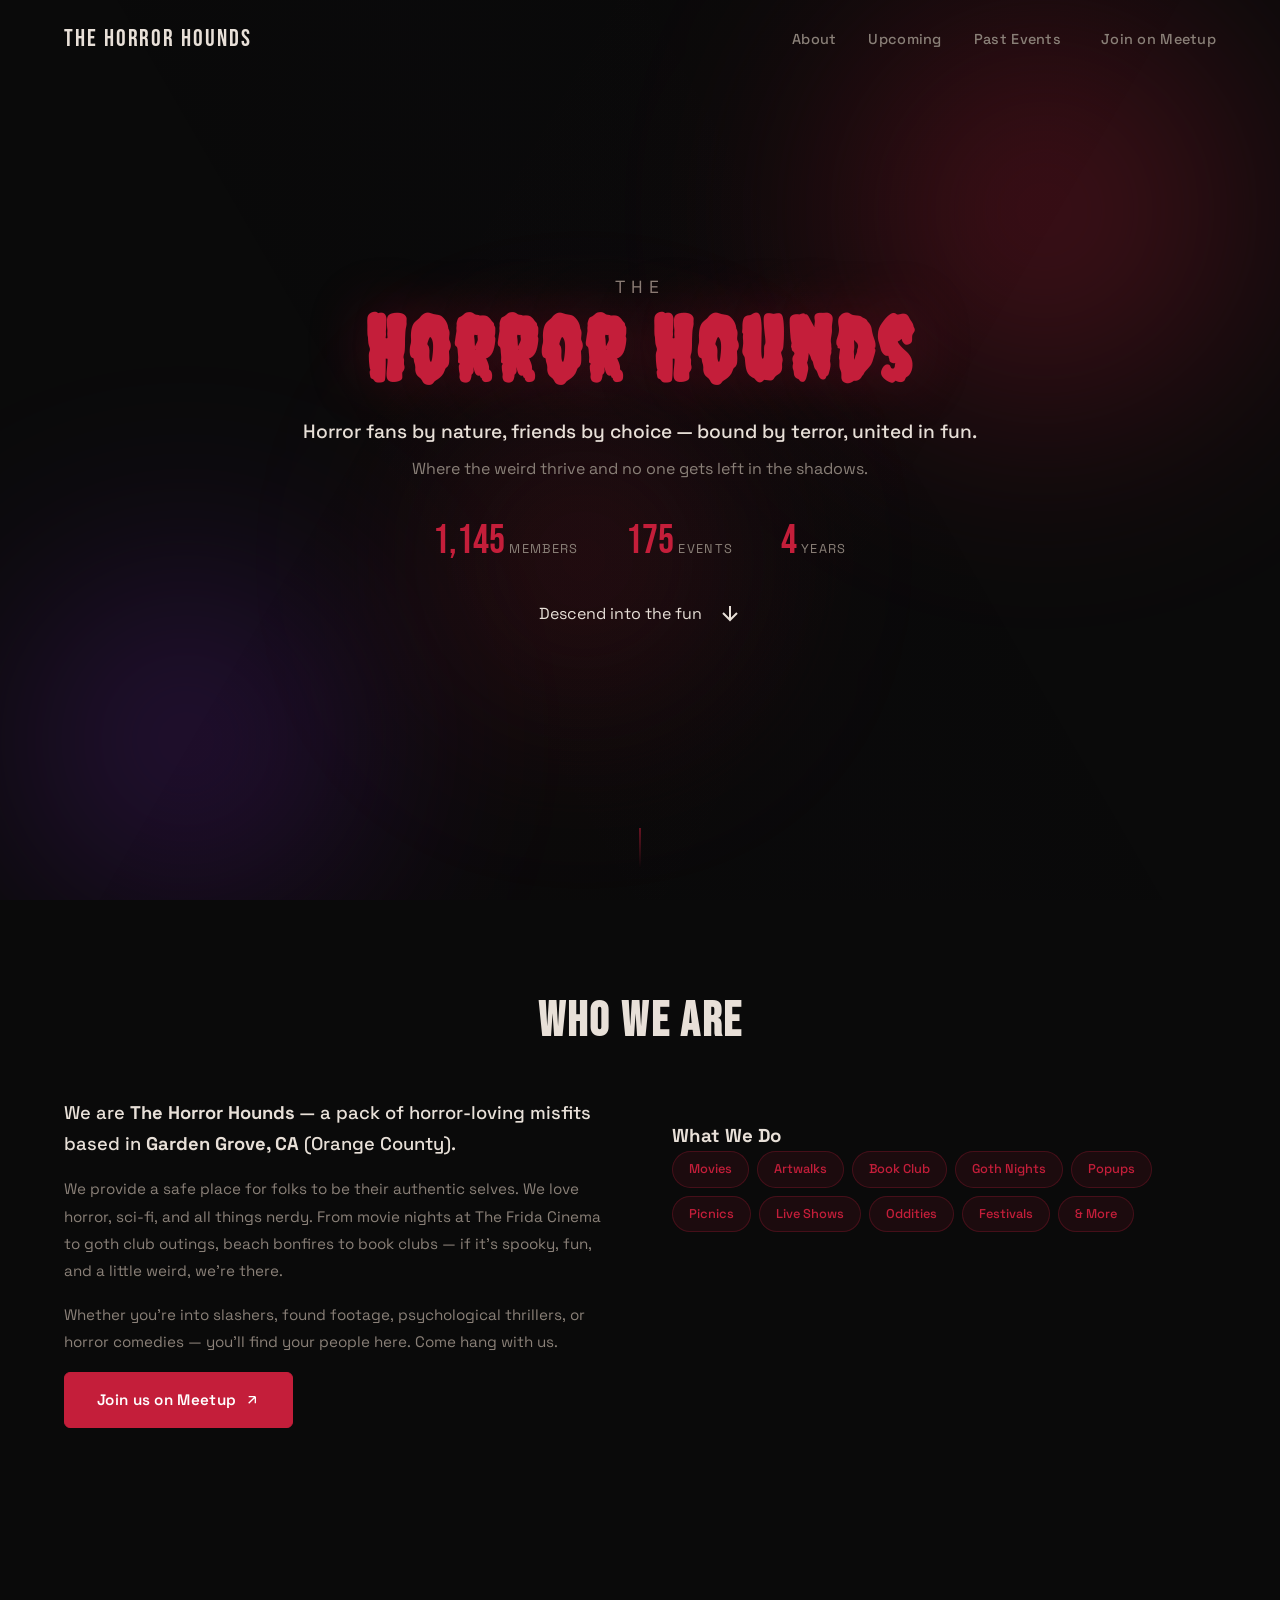
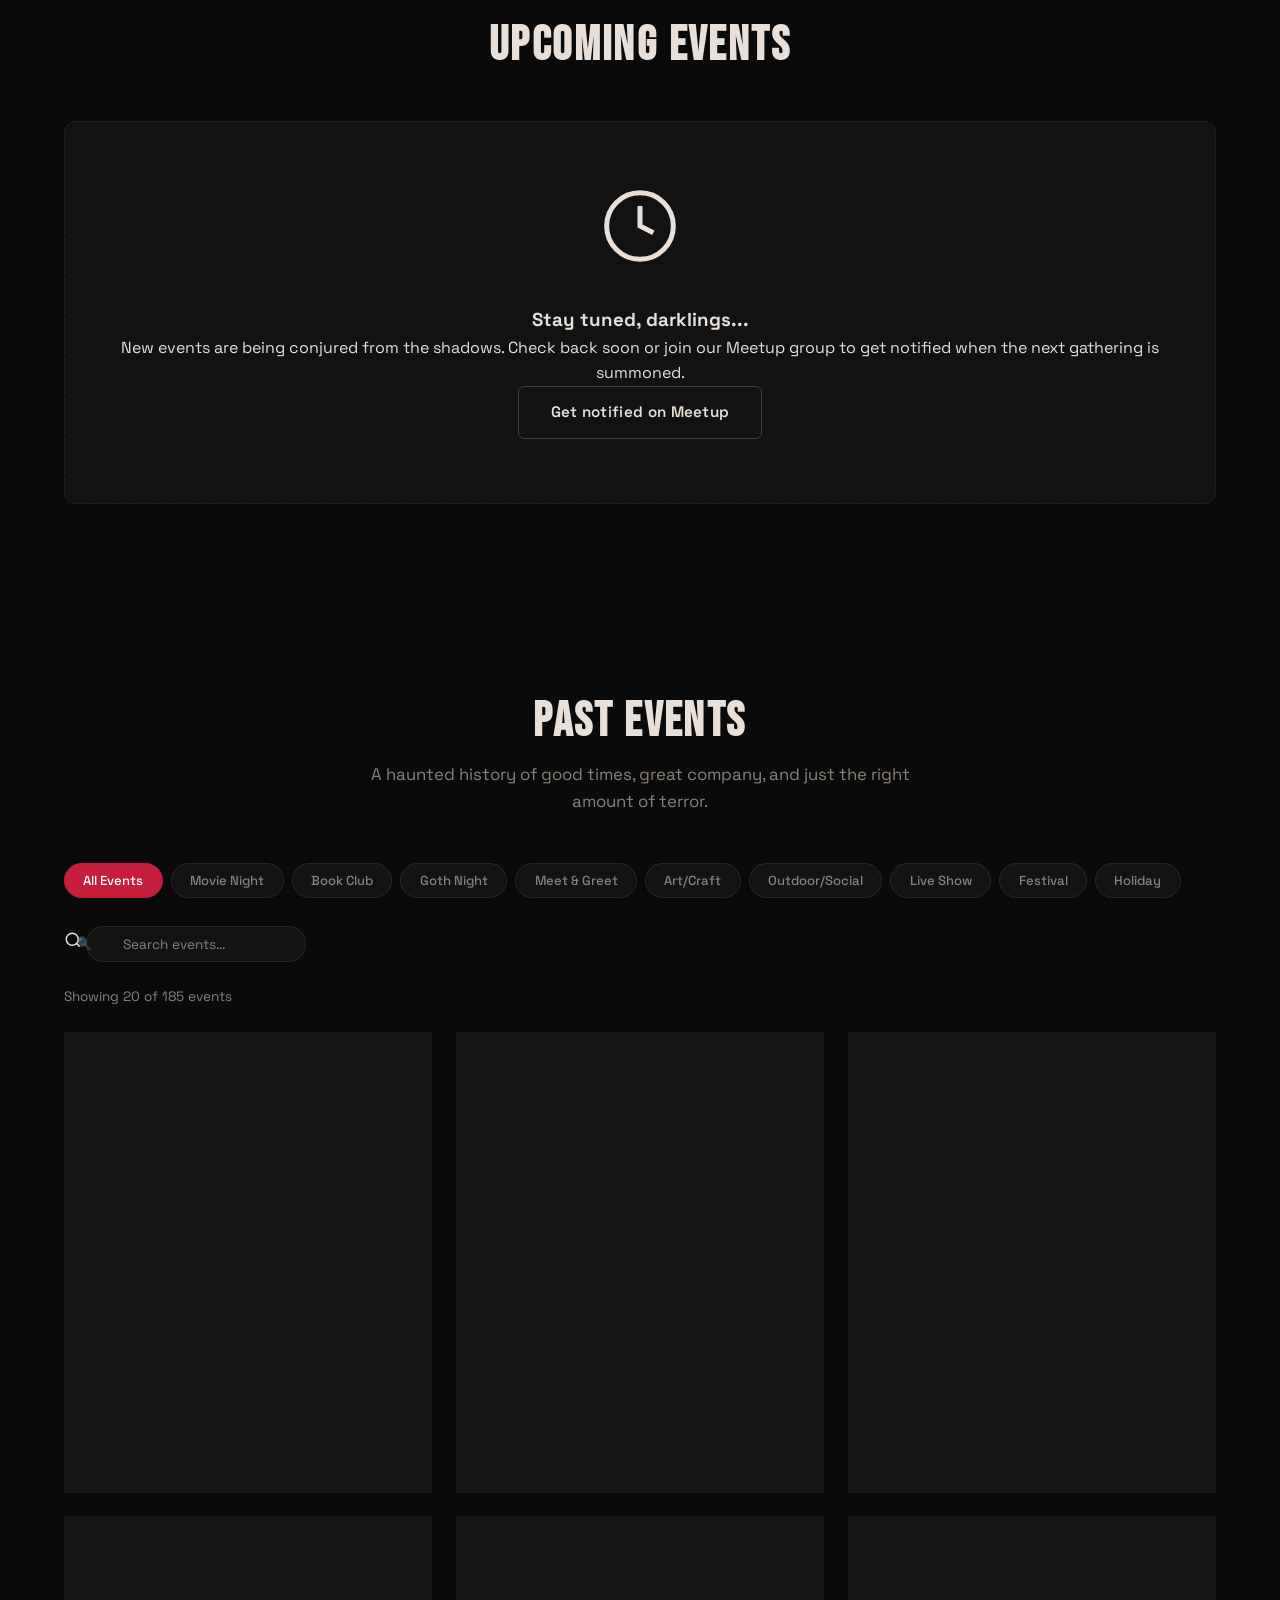
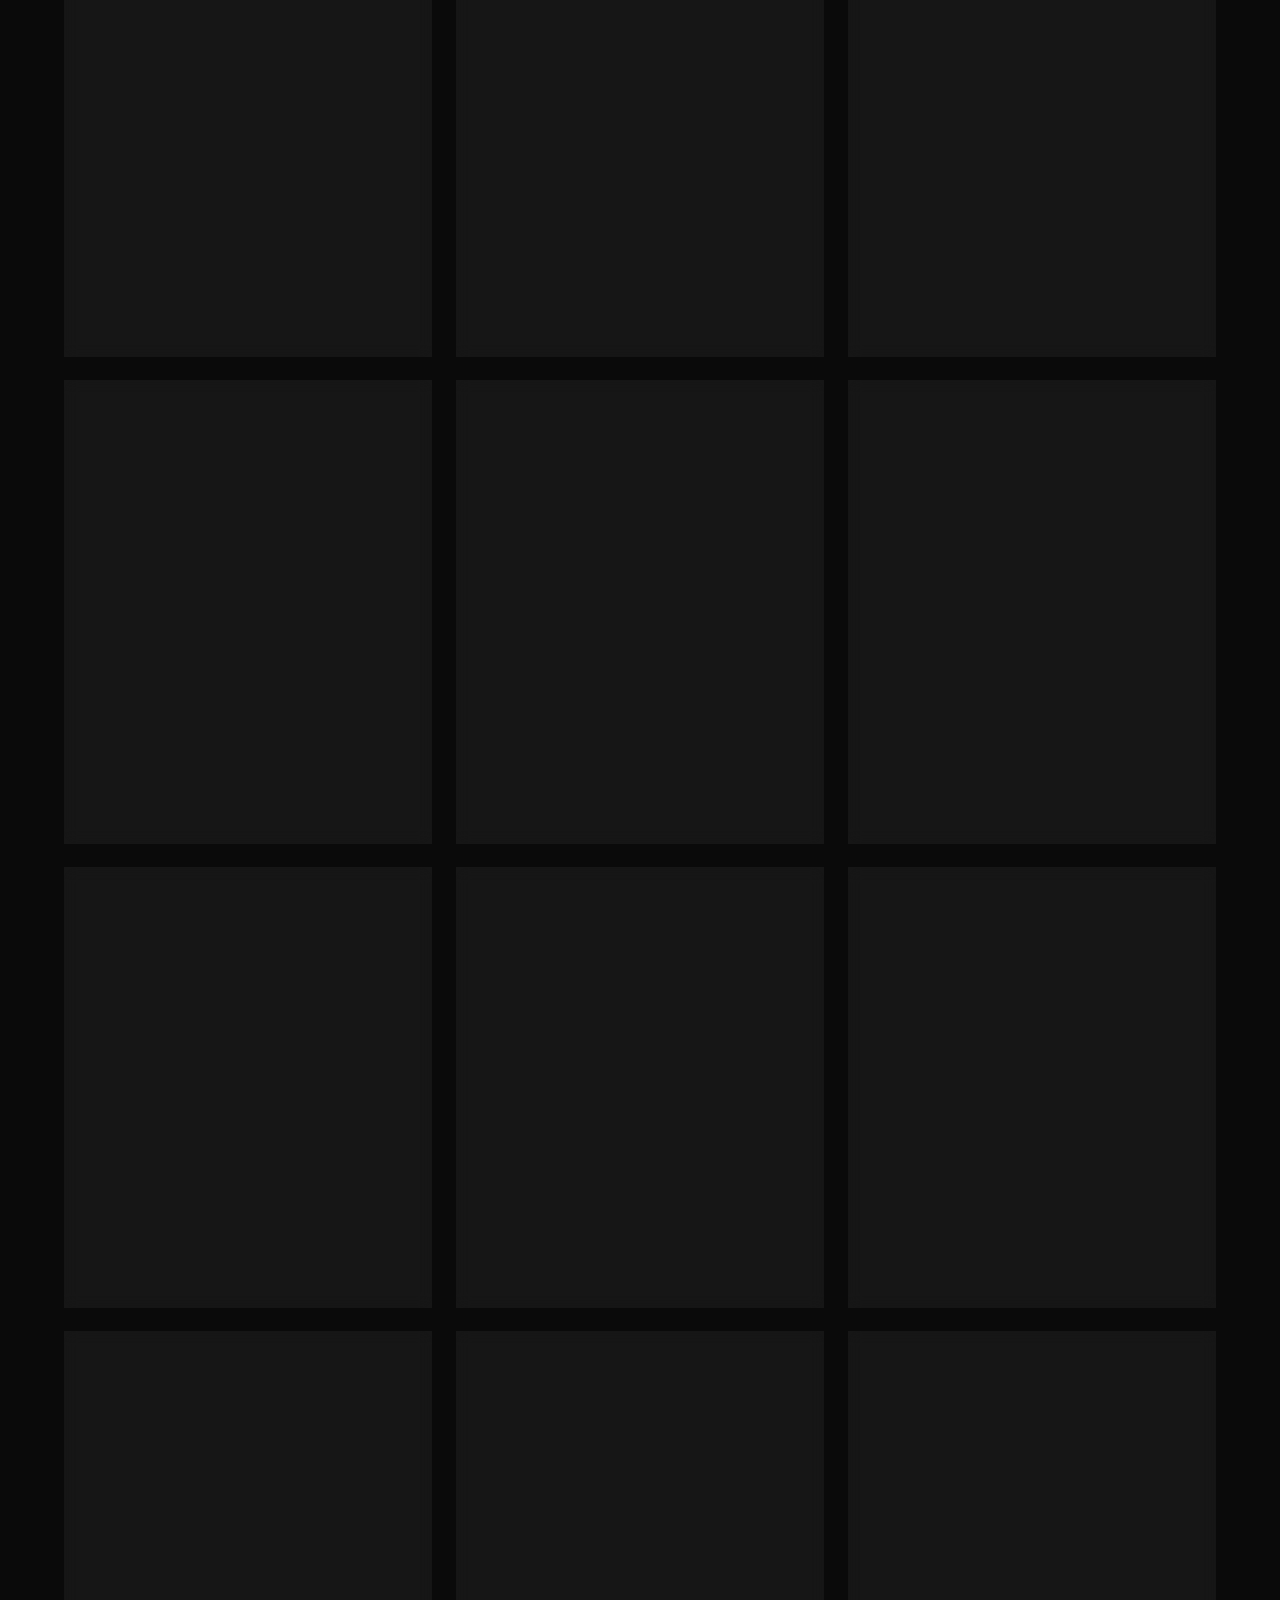
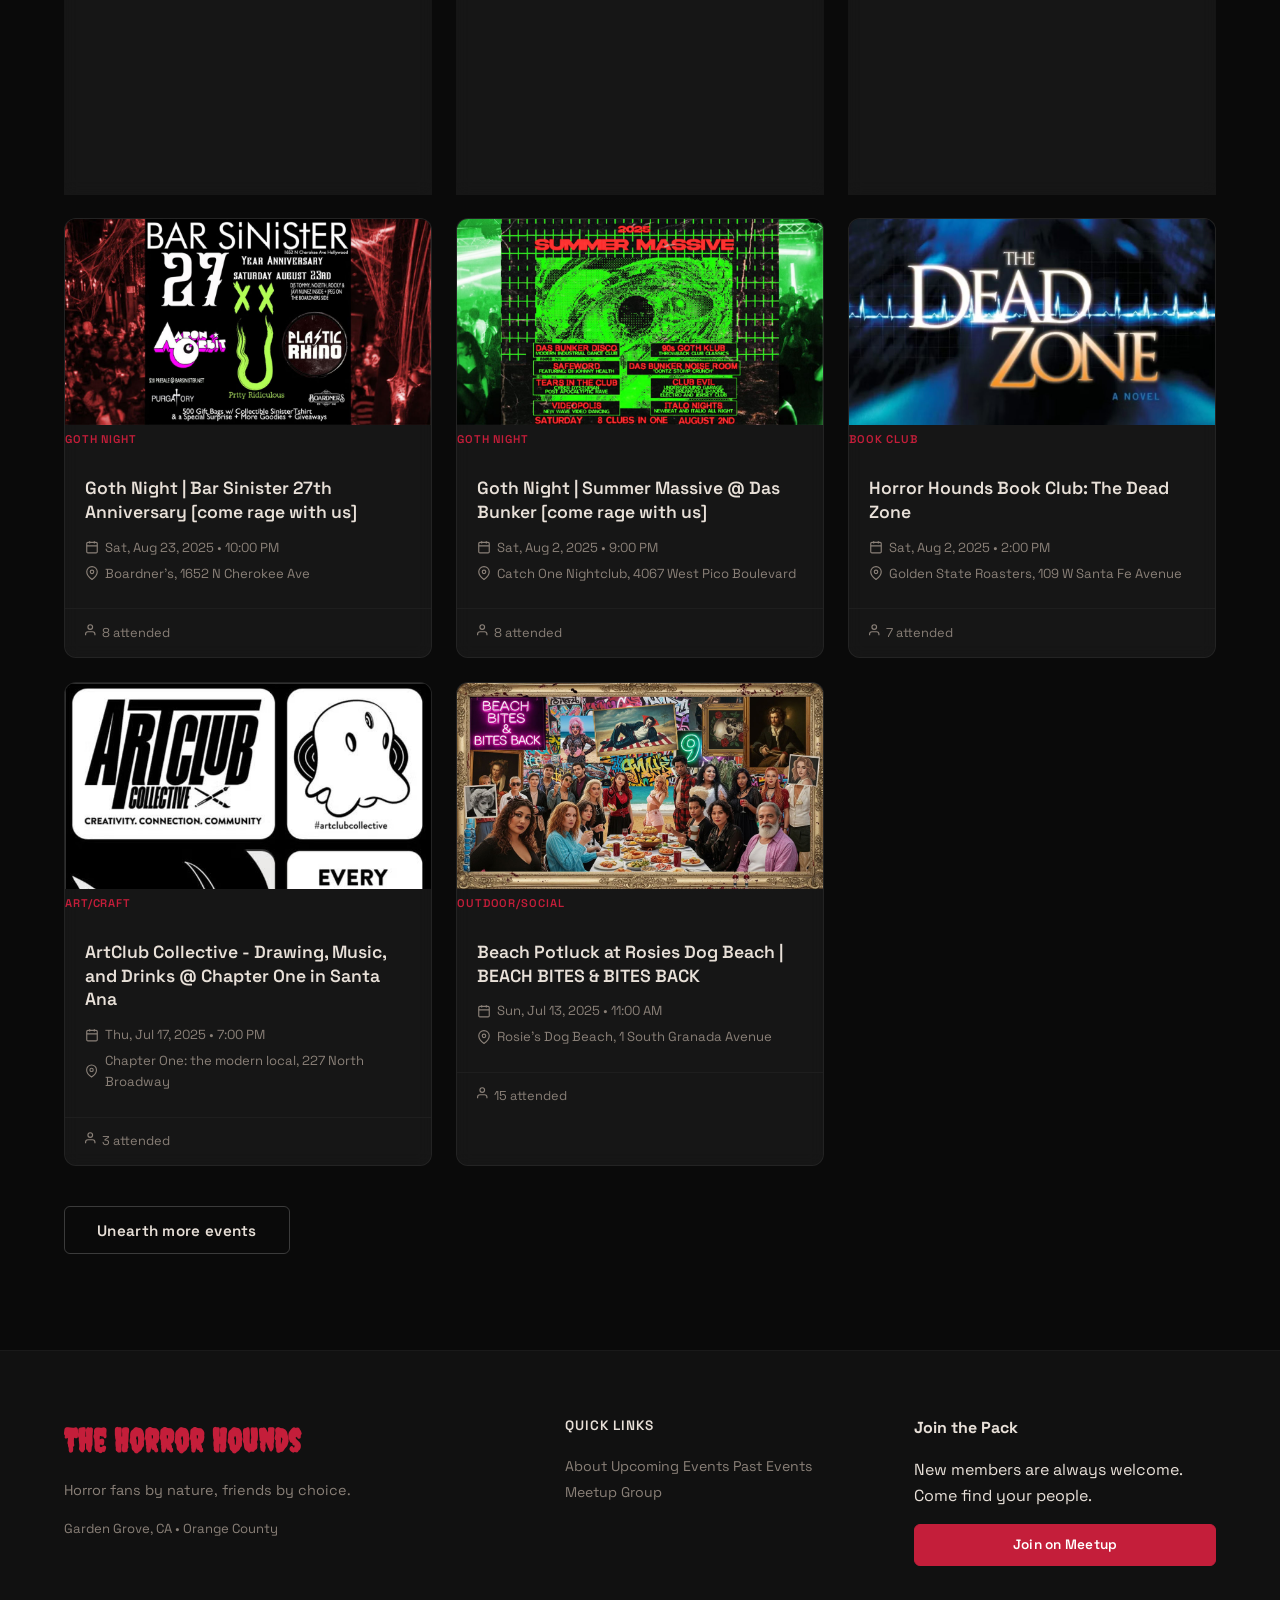
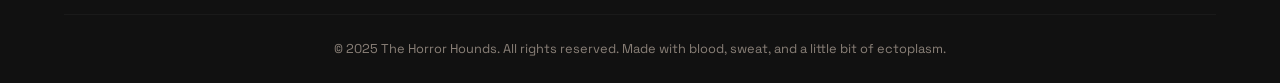
==== index.html @ 5ecf1cf3 "update" ====
<!DOCTYPE html>
<html lang="en">
<head>
  <meta charset="UTF-8">
  <meta name="viewport" content="width=device-width, initial-scale=1.0">
  <title>The Horror Hounds | Horror Fans by Nature, Friends by Choice</title>
  <meta name="description" content="The Horror Hounds - A horror movie fan meetup group in Orange County, CA. Movies, Artwalks, Popups, Oddities & More.">
  <link rel="preconnect" href="https://fonts.googleapis.com">
  <link rel="preconnect" href="https://fonts.gstatic.com" crossorigin>
  <link href="https://fonts.googleapis.com/css2?family=Creepster&family=Bebas+Neue&family=Space+Grotesk:wght@300;400;500;600;700&display=swap" rel="stylesheet">
  <link rel="stylesheet" href="css/styles.css">
</head>
<body>
  <!-- Fog / particle overlay -->
  <div class="fog-overlay" aria-hidden="true">
    <div class="fog-layer fog-1"></div>
    <div class="fog-layer fog-2"></div>
  </div>

  <!-- Navigation -->
  <nav class="main-nav" id="mainNav">
    <div class="nav-container">
      <a href="#hero" class="nav-logo">The Horror Hounds</a>
      <button class="nav-toggle" id="navToggle" aria-label="Toggle navigation">
        <span></span><span></span><span></span>
      </button>
      <ul class="nav-links" id="navLinks">
        <li><a href="#about">About</a></li>
        <li><a href="#upcoming">Upcoming</a></li>
        <li><a href="#past-events">Past Events</a></li>
        <li><a href="https://www.meetup.com/horror-hounds/" target="_blank" rel="noopener" class="nav-cta">Join on Meetup</a></li>
      </ul>
    </div>
  </nav>

  <!-- Hero Section -->
  <section class="hero" id="hero">
    <div class="hero-bg">
      <div class="gradient-orb orb-1"></div>
      <div class="gradient-orb orb-2"></div>
      <div class="gradient-orb orb-3"></div>
    </div>
    <div class="hero-content">
      <h1 class="hero-title">
        <span class="hero-the">The</span>
        <span class="hero-name">Horror Hounds</span>
      </h1>
      <p class="hero-tagline">Horror fans by nature, friends by choice &mdash; bound by terror, united in fun.</p>
      <p class="hero-subtitle">Where the weird thrive and no one gets left in the shadows.</p>
      <div class="hero-stats">
        <div class="stat">
          <span class="stat-number" data-target="1145">0</span>
          <span class="stat-label">Members</span>
        </div>
        <div class="stat">
          <span class="stat-number" data-target="175">0</span>
          <span class="stat-label">Events</span>
        </div>
        <div class="stat">
          <span class="stat-number" data-target="4">0</span>
          <span class="stat-label">Years</span>
        </div>
      </div>
      <a href="#upcoming" class="hero-cta">
        <span>Descend into the fun</span>
        <svg width="24" height="24" viewBox="0 0 24 24" fill="none" stroke="currentColor" stroke-width="2">
          <path d="M12 5v14M5 12l7 7 7-7"/>
        </svg>
      </a>
    </div>
    <div class="hero-scroll-indicator">
      <div class="scroll-line"></div>
    </div>
  </section>

  <!-- About Section -->
  <section class="about" id="about">
    <div class="container">
      <div class="section-header">
        <h2 class="section-title">Who We Are</h2>
        <div class="title-accent"></div>
      </div>
      <div class="about-grid">
        <div class="about-text">
          <p class="about-lead">We are <strong>The Horror Hounds</strong> &mdash; a pack of horror-loving misfits based in <strong>Garden Grove, CA</strong> (Orange County).</p>
          <p>We provide a safe place for folks to be their authentic selves. We love horror, sci-fi, and all things nerdy. From movie nights at The Frida Cinema to goth club outings, beach bonfires to book clubs &mdash; if it's spooky, fun, and a little weird, we're there.</p>
          <p>Whether you're into slashers, found footage, psychological thrillers, or horror comedies &mdash; you'll find your people here. Come hang with us.</p>
          <a href="https://www.meetup.com/horror-hounds/" target="_blank" rel="noopener" class="btn btn-primary">
            Join us on Meetup
            <svg width="16" height="16" viewBox="0 0 24 24" fill="none" stroke="currentColor" stroke-width="2">
              <path d="M7 17L17 7M17 7H7M17 7v10"/>
            </svg>
          </a>
        </div>
        <div class="about-categories">
          <h3>What We Do</h3>
          <div class="category-pills">
            <span class="pill">Movies</span>
            <span class="pill">Artwalks</span>
            <span class="pill">Book Club</span>
            <span class="pill">Goth Nights</span>
            <span class="pill">Popups</span>
            <span class="pill">Picnics</span>
            <span class="pill">Live Shows</span>
            <span class="pill">Oddities</span>
            <span class="pill">Festivals</span>
            <span class="pill">& More</span>
          </div>
        </div>
      </div>
    </div>
  </section>

  <!-- Upcoming Events -->
  <section class="upcoming" id="upcoming">
    <div class="container">
      <div class="section-header">
        <h2 class="section-title">Upcoming Events</h2>
        <div class="title-accent"></div>
      </div>
      <div class="upcoming-placeholder">
        <div class="placeholder-icon">
          <svg width="80" height="80" viewBox="0 0 24 24" fill="none" stroke="currentColor" stroke-width="1.5">
            <circle cx="12" cy="12" r="10"/>
            <path d="M12 6v6l4 2"/>
          </svg>
        </div>
        <h3>Stay tuned, darklings...</h3>
        <p>New events are being conjured from the shadows. Check back soon or join our Meetup group to get notified when the next gathering is summoned.</p>
        <a href="https://www.meetup.com/horror-hounds/" target="_blank" rel="noopener" class="btn btn-outline">
          Get notified on Meetup
        </a>
      </div>
      <div id="upcomingEventsGrid" class="events-grid"></div>
    </div>
  </section>

  <!-- Past Events -->
  <section class="past-events" id="past-events">
    <div class="container">
      <div class="section-header">
        <h2 class="section-title">Past Events</h2>
        <div class="title-accent"></div>
        <p class="section-subtitle">A haunted history of good times, great company, and just the right amount of terror.</p>
      </div>

      <!-- Filters -->
      <div class="filters-bar">
        <div class="filter-categories" id="filterCategories">
          <!-- Populated by JS -->
        </div>
        <div class="filter-search">
          <svg width="18" height="18" viewBox="0 0 24 24" fill="none" stroke="currentColor" stroke-width="2">
            <circle cx="11" cy="11" r="8"/>
            <path d="M21 21l-4.35-4.35"/>
          </svg>
          <input type="text" id="searchInput" placeholder="Search events..." autocomplete="off">
        </div>
      </div>

      <!-- Events count -->
      <div class="events-meta">
        <span id="eventsCount"></span>
      </div>

      <!-- Events Grid -->
      <div class="events-grid" id="pastEventsGrid">
        <!-- Populated by JS -->
      </div>

      <!-- Load More -->
      <div class="load-more-container" id="loadMoreContainer">
        <button class="btn btn-outline" id="loadMoreBtn">
          Unearth more events
        </button>
      </div>
    </div>
  </section>

  <!-- Footer -->
  <footer class="site-footer">
    <div class="container">
      <div class="footer-content">
        <div class="footer-brand">
          <h3 class="footer-logo">The Horror Hounds</h3>
          <p class="footer-tagline">Horror fans by nature, friends by choice.</p>
          <p class="footer-location">Garden Grove, CA &bull; Orange County</p>
        </div>
        <div class="footer-links">
          <h4>Quick Links</h4>
          <a href="#about">About</a>
          <a href="#upcoming">Upcoming Events</a>
          <a href="#past-events">Past Events</a>
          <a href="https://www.meetup.com/horror-hounds/" target="_blank" rel="noopener">Meetup Group</a>
        </div>
        <div class="footer-cta">
          <h4>Join the Pack</h4>
          <p>New members are always welcome. Come find your people.</p>
          <a href="https://www.meetup.com/horror-hounds/" target="_blank" rel="noopener" class="btn btn-primary btn-sm">Join on Meetup</a>
        </div>
      </div>
      <div class="footer-bottom">
        <p>&copy; 2025 The Horror Hounds. All rights reserved. Made with blood, sweat, and a little bit of ectoplasm.</p>
      </div>
    </div>
  </footer>

  <!-- Event Modal -->
  <div class="modal-overlay" id="eventModal">
    <div class="modal-content">
      <button class="modal-close" id="modalClose" aria-label="Close modal">&times;</button>
      <div class="modal-image" id="modalImage"></div>
      <div class="modal-body">
        <span class="modal-category" id="modalCategory"></span>
        <h2 class="modal-title" id="modalTitle"></h2>
        <div class="modal-details">
          <div class="modal-detail">
            <svg width="16" height="16" viewBox="0 0 24 24" fill="none" stroke="currentColor" stroke-width="2">
              <rect x="3" y="4" width="18" height="18" rx="2" ry="2"/><line x1="16" y1="2" x2="16" y2="6"/><line x1="8" y1="2" x2="8" y2="6"/><line x1="3" y1="10" x2="21" y2="10"/>
            </svg>
            <span id="modalDate"></span>
          </div>
          <div class="modal-detail">
            <svg width="16" height="16" viewBox="0 0 24 24" fill="none" stroke="currentColor" stroke-width="2">
              <circle cx="12" cy="12" r="10"/><path d="M12 6v6l4 2"/>
            </svg>
            <span id="modalTime"></span>
          </div>
          <div class="modal-detail">
            <svg width="16" height="16" viewBox="0 0 24 24" fill="none" stroke="currentColor" stroke-width="2">
              <path d="M21 10c0 7-9 13-9 13s-9-6-9-13a9 9 0 0 1 18 0z"/><circle cx="12" cy="10" r="3"/>
            </svg>
            <span id="modalLocation"></span>
          </div>
          <div class="modal-detail">
            <svg width="16" height="16" viewBox="0 0 24 24" fill="none" stroke="currentColor" stroke-width="2">
              <path d="M17 21v-2a4 4 0 0 0-4-4H5a4 4 0 0 0-4 4v2"/><circle cx="9" cy="7" r="4"/><path d="M23 21v-2a4 4 0 0 0-3-3.87"/><path d="M16 3.13a4 4 0 0 1 0 7.75"/>
            </svg>
            <span id="modalAttendees"></span>
          </div>
        </div>
        <p class="modal-description" id="modalDescription"></p>
      </div>
    </div>
  </div>

  <script src="js/events-data.js"></script>
  <script src="js/app.js"></script>
</body>
</html>
---- css/styles.css ----
/* ============================================
   THE HORROR HOUNDS - Main Stylesheet
   ============================================ */

/* --- Reset & Base --- */

*,
*::before,
*::after {
  margin: 0;
  padding: 0;
  box-sizing: border-box;
}

html {
  scroll-behavior: smooth;
  font-size: 16px;
  -webkit-text-size-adjust: 100%;
}

body {
  font-family: 'Space Grotesk', sans-serif;
  background-color: #0a0a0a;
  color: #e8e0d8;
  line-height: 1.6;
  overflow-x: hidden;
  -webkit-font-smoothing: antialiased;
  -moz-osx-font-smoothing: grayscale;
}

a {
  color: inherit;
  text-decoration: none;
}

ul {
  list-style: none;
}

img {
  max-width: 100%;
  display: block;
}

button {
  font-family: inherit;
  cursor: pointer;
  border: none;
  background: none;
  color: inherit;
}

input {
  font-family: inherit;
  border: none;
  outline: none;
  background: none;
  color: inherit;
}

/* --- Utilities --- */

.container {
  width: 100%;
  max-width: 1200px;
  margin: 0 auto;
  padding: 0 1.5rem;
}

.section-header {
  text-align: center;
  margin-bottom: 3rem;
}

.section-title {
  font-family: 'Bebas Neue', sans-serif;
  font-size: 3rem;
  letter-spacing: 0.05em;
  text-transform: uppercase;
  line-height: 1.1;
  margin-bottom: 0.75rem;
}

.title-accent {
  color: #c41e3a;
}

.section-subtitle {
  font-size: 1.05rem;
  color: #8a8078;
  max-width: 560px;
  margin: 0 auto;
  line-height: 1.6;
}

/* --- Buttons --- */

.btn {
  display: inline-flex;
  align-items: center;
  justify-content: center;
  gap: 0.5rem;
  padding: 0.85rem 2rem;
  border-radius: 6px;
  font-weight: 600;
  font-size: 0.95rem;
  letter-spacing: 0.02em;
  transition: all 0.3s ease;
  cursor: pointer;
  white-space: nowrap;
}

.btn-primary {
  background: #c41e3a;
  color: #fff;
  border: 1px solid #c41e3a;
}

.btn-primary:hover {
  background: #a3182f;
  border-color: #a3182f;
  transform: translateY(-2px);
  box-shadow: 0 6px 24px rgba(196, 30, 58, 0.35);
}

.btn-outline {
  background: transparent;
  color: #e8e0d8;
  border: 1px solid rgba(255, 255, 255, 0.2);
}

.btn-outline:hover {
  border-color: #c41e3a;
  color: #c41e3a;
  transform: translateY(-2px);
}

.btn-sm {
  padding: 0.55rem 1.25rem;
  font-size: 0.85rem;
}

/* ============================================
   FOG OVERLAY
   ============================================ */

.fog-overlay {
  position: fixed;
  inset: 0;
  pointer-events: none;
  z-index: 1;
  overflow: hidden;
}

.fog-layer {
  position: absolute;
  inset: 0;
  opacity: 0.06;
}

.fog-1 {
  background: linear-gradient(
    120deg,
    transparent 30%,
    rgba(196, 30, 58, 0.15) 50%,
    transparent 70%
  );
  animation: fogDrift1 18s ease-in-out infinite;
}

.fog-2 {
  background: linear-gradient(
    240deg,
    transparent 30%,
    rgba(107, 33, 168, 0.12) 50%,
    transparent 70%
  );
  animation: fogDrift2 22s ease-in-out infinite;
}

@keyframes fogDrift1 {
  0%, 100% { transform: translateX(-15%) scaleX(1.3); }
  50% { transform: translateX(15%) scaleX(1.1); }
}

@keyframes fogDrift2 {
  0%, 100% { transform: translateX(10%) scaleY(1.2); }
  50% { transform: translateX(-10%) scaleY(1); }
}

/* ============================================
   NAVIGATION
   ============================================ */

.main-nav {
  position: fixed;
  top: 0;
  left: 0;
  right: 0;
  z-index: 100;
  padding: 1.25rem 0;
  transition: all 0.3s ease;
  background: transparent;
}

.main-nav.scrolled {
  background: rgba(10, 10, 10, 0.92);
  backdrop-filter: blur(12px);
  -webkit-backdrop-filter: blur(12px);
  padding: 0.75rem 0;
  border-bottom: 1px solid rgba(255, 255, 255, 0.04);
}

.nav-container {
  display: flex;
  align-items: center;
  justify-content: space-between;
  max-width: 1200px;
  margin: 0 auto;
  padding: 0 1.5rem;
}

.nav-logo {
  font-family: 'Bebas Neue', sans-serif;
  font-size: 1.5rem;
  letter-spacing: 0.08em;
  color: #e8e0d8;
  text-transform: uppercase;
  transition: color 0.3s ease;
}

.nav-logo:hover {
  color: #c41e3a;
}

.nav-links {
  display: flex;
  align-items: center;
  gap: 2rem;
}

.nav-links a {
  font-size: 0.9rem;
  font-weight: 500;
  letter-spacing: 0.02em;
  color: #8a8078;
  transition: color 0.3s ease;
  position: relative;
}

.nav-links a::after {
  content: '';
  position: absolute;
  bottom: -4px;
  left: 0;
  width: 0;
  height: 2px;
  background: #c41e3a;
  transition: width 0.3s ease;
}

.nav-links a:hover {
  color: #e8e0d8;
}

.nav-links a:hover::after {
  width: 100%;
}

.nav-cta {
  margin-left: 0.5rem;
}

.nav-toggle {
  display: none;
  flex-direction: column;
  gap: 5px;
  padding: 4px;
  cursor: pointer;
  z-index: 110;
}

.nav-toggle span {
  display: block;
  width: 24px;
  height: 2px;
  background: #e8e0d8;
  border-radius: 2px;
  transition: all 0.3s ease;
}

.nav-toggle.active span:nth-child(1) {
  transform: rotate(45deg) translate(5px, 5px);
}

.nav-toggle.active span:nth-child(2) {
  opacity: 0;
}

.nav-toggle.active span:nth-child(3) {
  transform: rotate(-45deg) translate(5px, -5px);
}

/* ============================================
   HERO
   ============================================ */

.hero {
  position: relative;
  min-height: 100vh;
  display: flex;
  align-items: center;
  justify-content: center;
  overflow: hidden;
}

.hero-bg {
  position: absolute;
  inset: 0;
  z-index: 0;
  overflow: hidden;
}

.gradient-orb {
  position: absolute;
  border-radius: 50%;
  filter: blur(100px);
  opacity: 0.4;
}

.gradient-orb:nth-child(1) {
  width: 600px;
  height: 600px;
  background: radial-gradient(circle, #c41e3a, transparent 70%);
  top: -10%;
  right: -5%;
  animation: orbFloat1 20s ease-in-out infinite;
}

.gradient-orb:nth-child(2) {
  width: 500px;
  height: 500px;
  background: radial-gradient(circle, #6b21a8, transparent 70%);
  bottom: -10%;
  left: -5%;
  animation: orbFloat2 25s ease-in-out infinite;
}

.gradient-orb:nth-child(3) {
  width: 400px;
  height: 400px;
  background: radial-gradient(circle, #8b1a2b, transparent 70%);
  top: 40%;
  left: 30%;
  animation: orbFloat3 18s ease-in-out infinite;
}

@keyframes orbFloat1 {
  0%, 100% { transform: translate(0, 0) scale(1); }
  33% { transform: translate(-40px, 30px) scale(1.05); }
  66% { transform: translate(20px, -20px) scale(0.95); }
}

@keyframes orbFloat2 {
  0%, 100% { transform: translate(0, 0) scale(1); }
  33% { transform: translate(30px, -40px) scale(1.08); }
  66% { transform: translate(-20px, 20px) scale(0.92); }
}

@keyframes orbFloat3 {
  0%, 100% { transform: translate(0, 0) scale(1); }
  50% { transform: translate(-30px, 30px) scale(1.1); }
}

.hero-content {
  position: relative;
  z-index: 2;
  text-align: center;
  padding: 0 1.5rem;
}

.hero-title {
  margin-bottom: 1.5rem;
}

.hero-the {
  display: block;
  font-family: 'Space Grotesk', sans-serif;
  font-size: 1.1rem;
  font-weight: 400;
  letter-spacing: 0.35em;
  text-transform: uppercase;
  color: #8a8078;
  margin-bottom: 0.25rem;
}

.hero-name {
  display: block;
  font-family: 'Creepster', cursive;
  font-size: 5.5rem;
  line-height: 1;
  color: #c41e3a;
  text-shadow: 0 0 60px rgba(196, 30, 58, 0.3);
  letter-spacing: 0.04em;
}

.hero-tagline {
  font-size: 1.2rem;
  font-weight: 500;
  color: #e8e0d8;
  margin-bottom: 0.5rem;
}

.hero-subtitle {
  font-size: 1rem;
  color: #8a8078;
  max-width: 480px;
  margin: 0 auto 2.5rem;
  line-height: 1.6;
}

.hero-stats {
  display: flex;
  justify-content: center;
  gap: 3rem;
  margin-bottom: 2.5rem;
}

.stat {
  text-align: center;
}

.stat-number {
  font-family: 'Bebas Neue', sans-serif;
  font-size: 2.5rem;
  color: #c41e3a;
  line-height: 1;
  font-variant-numeric: tabular-nums;
  margin-bottom: 0.25rem;
}

.stat-label {
  font-size: 0.8rem;
  color: #8a8078;
  text-transform: uppercase;
  letter-spacing: 0.1em;
}

.hero-cta {
  display: flex;
  gap: 1rem;
  justify-content: center;
  flex-wrap: wrap;
}

.hero-scroll-indicator {
  position: absolute;
  bottom: 2rem;
  left: 50%;
  transform: translateX(-50%);
  display: flex;
  flex-direction: column;
  align-items: center;
  gap: 0.5rem;
  z-index: 2;
}

.scroll-line {
  width: 1px;
  height: 40px;
  background: linear-gradient(to bottom, #c41e3a, transparent);
  animation: scrollBounce 2s ease-in-out infinite;
}

@keyframes scrollBounce {
  0%, 100% { transform: translateY(0); opacity: 1; }
  50% { transform: translateY(10px); opacity: 0.4; }
}

/* ============================================
   ABOUT
   ============================================ */

.about {
  padding: 6rem 0;
  position: relative;
  z-index: 2;
}

.about-grid {
  display: grid;
  grid-template-columns: 1fr 1fr;
  gap: 4rem;
  align-items: start;
}

.about-text {
  font-size: 0.95rem;
  color: #8a8078;
  line-height: 1.8;
}

.about-text p {
  margin-bottom: 1rem;
}

.about-lead {
  font-size: 1.15rem;
  color: #e8e0d8;
  font-weight: 500;
  line-height: 1.7;
  margin-bottom: 1.25rem;
}

.about-categories {
  margin-top: 1.5rem;
}

.category-pills {
  display: flex;
  flex-wrap: wrap;
  gap: 0.5rem;
}

.pill {
  padding: 0.45rem 1rem;
  background: rgba(196, 30, 58, 0.1);
  border: 1px solid rgba(196, 30, 58, 0.25);
  border-radius: 100px;
  font-size: 0.8rem;
  font-weight: 500;
  color: #c41e3a;
  transition: all 0.3s ease;
}

.pill:hover {
  background: rgba(196, 30, 58, 0.2);
  border-color: rgba(196, 30, 58, 0.4);
}

/* ============================================
   UPCOMING EVENTS (Placeholder)
   ============================================ */

.upcoming {
  padding: 6rem 0;
  position: relative;
  z-index: 2;
}

.upcoming-placeholder {
  text-align: center;
  padding: 4rem 2rem;
  background: rgba(26, 26, 26, 0.5);
  border: 1px dashed rgba(255, 255, 255, 0.08);
  border-radius: 12px;
}

.placeholder-icon {
  font-size: 3rem;
  margin-bottom: 1rem;
  display: inline-block;
  animation: placeholderPulse 3s ease-in-out infinite;
}

@keyframes placeholderPulse {
  0%, 100% { opacity: 0.6; transform: scale(1); }
  50% { opacity: 1; transform: scale(1.08); }
}

/* ============================================
   PAST EVENTS
   ============================================ */

.past-events {
  padding: 6rem 0;
  position: relative;
  z-index: 2;
}

/* Filters */

.filters-bar {
  display: flex;
  align-items: center;
  justify-content: space-between;
  gap: 1.5rem;
  margin-bottom: 1.5rem;
  flex-wrap: wrap;
}

.filter-categories {
  display: flex;
  gap: 0.5rem;
  overflow-x: auto;
  -webkit-overflow-scrolling: touch;
  scrollbar-width: none;
  padding-bottom: 4px;
}

.filter-categories::-webkit-scrollbar {
  display: none;
}

.filter-pill {
  padding: 0.5rem 1.15rem;
  border-radius: 100px;
  font-size: 0.82rem;
  font-weight: 500;
  white-space: nowrap;
  background: rgba(255, 255, 255, 0.04);
  border: 1px solid rgba(255, 255, 255, 0.08);
  color: #8a8078;
  cursor: pointer;
  transition: all 0.3s ease;
}

.filter-pill:hover {
  border-color: rgba(255, 255, 255, 0.15);
  color: #e8e0d8;
}

.filter-pill.active {
  background: #c41e3a;
  border-color: #c41e3a;
  color: #fff;
}

.filter-search {
  position: relative;
}

.filter-search input {
  padding: 0.55rem 1rem 0.55rem 2.25rem;
  background: rgba(255, 255, 255, 0.04);
  border: 1px solid rgba(255, 255, 255, 0.08);
  border-radius: 100px;
  font-size: 0.85rem;
  color: #e8e0d8;
  width: 220px;
  transition: all 0.3s ease;
}

.filter-search input::placeholder {
  color: #8a8078;
}

.filter-search input:focus {
  border-color: rgba(196, 30, 58, 0.5);
  background: rgba(255, 255, 255, 0.06);
}

.filter-search::before {
  content: '\1F50D';
  position: absolute;
  left: 0.75rem;
  top: 50%;
  transform: translateY(-50%);
  font-size: 0.8rem;
  opacity: 0.5;
  pointer-events: none;
}

.events-meta {
  font-size: 0.85rem;
  color: #8a8078;
  margin-bottom: 1.5rem;
}

/* Events Grid */

.events-grid {
  display: grid;
  grid-template-columns: repeat(auto-fill, minmax(320px, 1fr));
  gap: 1.5rem;
}

/* Event Card */

.event-card {
  background: rgba(26, 26, 26, 0.8);
  border: 1px solid rgba(255, 255, 255, 0.06);
  border-radius: 12px;
  overflow: hidden;
  transition: all 0.3s ease;
  backdrop-filter: blur(8px);
  -webkit-backdrop-filter: blur(8px);
}

.event-card:hover {
  transform: translateY(-6px);
  border-color: rgba(196, 30, 58, 0.3);
  box-shadow: 0 12px 40px rgba(196, 30, 58, 0.12);
}

.event-card-image {
  position: relative;
  overflow: hidden;
}

.event-card-image img {
  width: 100%;
  aspect-ratio: 16 / 9;
  object-fit: cover;
  transition: transform 0.4s ease;
}

.event-card:hover .event-card-image img {
  transform: scale(1.05);
}

.event-card-body {
  padding: 1.25rem;
}

.event-card-category {
  display: inline-block;
  font-size: 0.7rem;
  font-weight: 600;
  letter-spacing: 0.08em;
  text-transform: uppercase;
  color: #c41e3a;
  margin-bottom: 0.5rem;
}

.event-card-title {
  font-size: 1.1rem;
  font-weight: 600;
  color: #e8e0d8;
  margin-bottom: 0.75rem;
  line-height: 1.35;
}

.event-card-date,
.event-card-location {
  font-size: 0.82rem;
  color: #8a8078;
  margin-bottom: 0.3rem;
  display: flex;
  align-items: center;
  gap: 0.4rem;
}

.event-card-footer {
  display: flex;
  align-items: center;
  justify-content: space-between;
  padding: 0.85rem 1.25rem;
  border-top: 1px solid rgba(255, 255, 255, 0.04);
}

.event-card-attendees {
  font-size: 0.8rem;
  color: #8a8078;
}

/* Load More */

.load-more-container {
  text-align: center;
  margin-top: 2.5rem;
}

/* ============================================
   FOOTER
   ============================================ */

.site-footer {
  padding: 4rem 0 0;
  background: #111111;
  border-top: 1px solid rgba(255, 255, 255, 0.04);
  position: relative;
  z-index: 2;
}

.footer-content {
  display: grid;
  grid-template-columns: 1.5fr 1fr 1fr;
  gap: 3rem;
  padding-bottom: 3rem;
}

.footer-brand {
  max-width: 320px;
}

.footer-logo {
  font-family: 'Creepster', cursive;
  font-size: 2rem;
  color: #c41e3a;
  margin-bottom: 0.75rem;
  display: inline-block;
}

.footer-tagline {
  font-size: 0.9rem;
  color: #8a8078;
  line-height: 1.6;
  margin-bottom: 1rem;
}

.footer-location {
  font-size: 0.82rem;
  color: #8a8078;
}

.footer-links h4 {
  font-size: 0.85rem;
  font-weight: 600;
  text-transform: uppercase;
  letter-spacing: 0.08em;
  color: #e8e0d8;
  margin-bottom: 1rem;
}

.footer-links ul {
  display: flex;
  flex-direction: column;
  gap: 0.6rem;
}

.footer-links a {
  font-size: 0.88rem;
  color: #8a8078;
  transition: color 0.3s ease;
}

.footer-links a:hover {
  color: #c41e3a;
}

.footer-cta {
  display: flex;
  flex-direction: column;
  gap: 1rem;
}

.footer-bottom {
  padding: 1.5rem 0;
  border-top: 1px solid rgba(255, 255, 255, 0.04);
  text-align: center;
  font-size: 0.8rem;
  color: #8a8078;
}

/* ============================================
   MODAL
   ============================================ */

.modal-overlay {
  position: fixed;
  inset: 0;
  z-index: 200;
  display: flex;
  align-items: center;
  justify-content: center;
  background: rgba(0, 0, 0, 0.8);
  backdrop-filter: blur(8px);
  -webkit-backdrop-filter: blur(8px);
  opacity: 0;
  visibility: hidden;
  transition: all 0.3s ease;
}

.modal-overlay.active {
  opacity: 1;
  visibility: visible;
}

.modal-content {
  position: relative;
  width: 90%;
  max-width: 680px;
  max-height: 90vh;
  background: #1a1a1a;
  border: 1px solid rgba(255, 255, 255, 0.06);
  border-radius: 16px;
  overflow: hidden;
  overflow-y: auto;
  transform: translateY(30px);
  transition: transform 0.3s ease;
}

.modal-overlay.active .modal-content {
  transform: translateY(0);
}

.modal-close {
  position: absolute;
  top: 1rem;
  right: 1rem;
  width: 36px;
  height: 36px;
  display: flex;
  align-items: center;
  justify-content: center;
  background: rgba(0, 0, 0, 0.6);
  border-radius: 50%;
  font-size: 1.1rem;
  color: #e8e0d8;
  cursor: pointer;
  z-index: 5;
  transition: all 0.3s ease;
}

.modal-close:hover {
  background: #c41e3a;
}

.modal-image img {
  width: 100%;
  aspect-ratio: 16 / 9;
  object-fit: cover;
}

.modal-body {
  padding: 1.75rem;
}

.modal-category {
  display: inline-block;
  font-size: 0.72rem;
  font-weight: 600;
  letter-spacing: 0.08em;
  text-transform: uppercase;
  color: #c41e3a;
  margin-bottom: 0.5rem;
}

.modal-title {
  font-size: 1.5rem;
  font-weight: 700;
  margin-bottom: 1.25rem;
  line-height: 1.3;
}

.modal-details {
  display: flex;
  flex-direction: column;
  gap: 0.5rem;
  margin-bottom: 1.25rem;
}

.modal-detail {
  font-size: 0.88rem;
  color: #8a8078;
  display: flex;
  align-items: center;
  gap: 0.5rem;
}

.modal-description {
  font-size: 0.95rem;
  color: #8a8078;
  line-height: 1.8;
}

.modal-description p {
  margin-bottom: 0.75rem;
}

/* ============================================
   FADE-IN ANIMATIONS (Scroll Reveal)
   ============================================ */

.fade-in {
  opacity: 0;
  transform: translateY(30px);
  transition: opacity 0.6s ease, transform 0.6s ease;
}

.fade-in.visible {
  opacity: 1;
  transform: translateY(0);
}

/* Staggered children delays */
.fade-in:nth-child(2) { transition-delay: 0.08s; }
.fade-in:nth-child(3) { transition-delay: 0.16s; }
.fade-in:nth-child(4) { transition-delay: 0.24s; }
.fade-in:nth-child(5) { transition-delay: 0.32s; }
.fade-in:nth-child(6) { transition-delay: 0.4s; }

/* ============================================
   RESPONSIVE - Tablet (max-width: 900px)
   ============================================ */

@media (max-width: 900px) {
  .section-title {
    font-size: 2.4rem;
  }

  .about-grid {
    grid-template-columns: 1fr;
    gap: 2.5rem;
  }

  .footer-content {
    grid-template-columns: 1fr 1fr;
    gap: 2rem;
  }

  .footer-brand {
    grid-column: 1 / -1;
    max-width: none;
  }

  .hero-name {
    font-size: 4rem;
  }

  .hero-stats {
    gap: 2rem;
  }
}

/* ============================================
   RESPONSIVE - Mobile (max-width: 640px)
   ============================================ */

@media (max-width: 640px) {
  .section-title {
    font-size: 2rem;
  }

  .section-subtitle {
    font-size: 0.95rem;
  }

  /* Nav mobile */
  .nav-toggle {
    display: flex;
  }

  .nav-links {
    position: fixed;
    top: 0;
    right: 0;
    width: 280px;
    height: 100vh;
    flex-direction: column;
    align-items: flex-start;
    justify-content: center;
    gap: 1.5rem;
    padding: 2rem;
    background: rgba(10, 10, 10, 0.97);
    backdrop-filter: blur(16px);
    -webkit-backdrop-filter: blur(16px);
    border-left: 1px solid rgba(255, 255, 255, 0.06);
    transform: translateX(100%);
    transition: transform 0.3s ease;
  }

  .nav-links.active {
    transform: translateX(0);
  }

  .nav-links a {
    font-size: 1.1rem;
  }

  .nav-cta {
    margin-left: 0;
    margin-top: 0.5rem;
  }

  /* Hero mobile */
  .hero-name {
    font-size: 3rem;
  }

  .hero-the {
    font-size: 0.9rem;
  }

  .hero-tagline {
    font-size: 1.05rem;
  }

  .hero-subtitle {
    font-size: 0.9rem;
  }

  .hero-stats {
    gap: 1.5rem;
  }

  .stat-number {
    font-size: 2rem;
  }

  .hero-cta {
    flex-direction: column;
    align-items: center;
  }

  /* Events grid mobile */
  .events-grid {
    grid-template-columns: 1fr;
  }

  .filters-bar {
    flex-direction: column;
    align-items: stretch;
  }

  .filter-search input {
    width: 100%;
  }

  /* Footer mobile */
  .footer-content {
    grid-template-columns: 1fr;
    gap: 2rem;
  }

  .footer-brand {
    grid-column: auto;
  }

  /* Modal mobile */
  .modal-content {
    width: 95%;
    max-height: 85vh;
    border-radius: 12px;
  }

  .modal-body {
    padding: 1.25rem;
  }

  .modal-title {
    font-size: 1.25rem;
  }

  /* About */
  .about,
  .upcoming,
  .past-events {
    padding: 4rem 0;
  }

  .section-header {
    margin-bottom: 2rem;
  }
}

/* ============================================
   SELECTION & SCROLLBAR
   ============================================ */

::selection {
  background: rgba(196, 30, 58, 0.35);
  color: #fff;
}

::-webkit-scrollbar {
  width: 8px;
}

::-webkit-scrollbar-track {
  background: #0a0a0a;
}

::-webkit-scrollbar-thumb {
  background: rgba(196, 30, 58, 0.3);
  border-radius: 4px;
}

::-webkit-scrollbar-thumb:hover {
  background: rgba(196, 30, 58, 0.5);
}

/* Firefox scrollbar */
html {
  scrollbar-width: thin;
  scrollbar-color: rgba(196, 30, 58, 0.3) #0a0a0a;
}
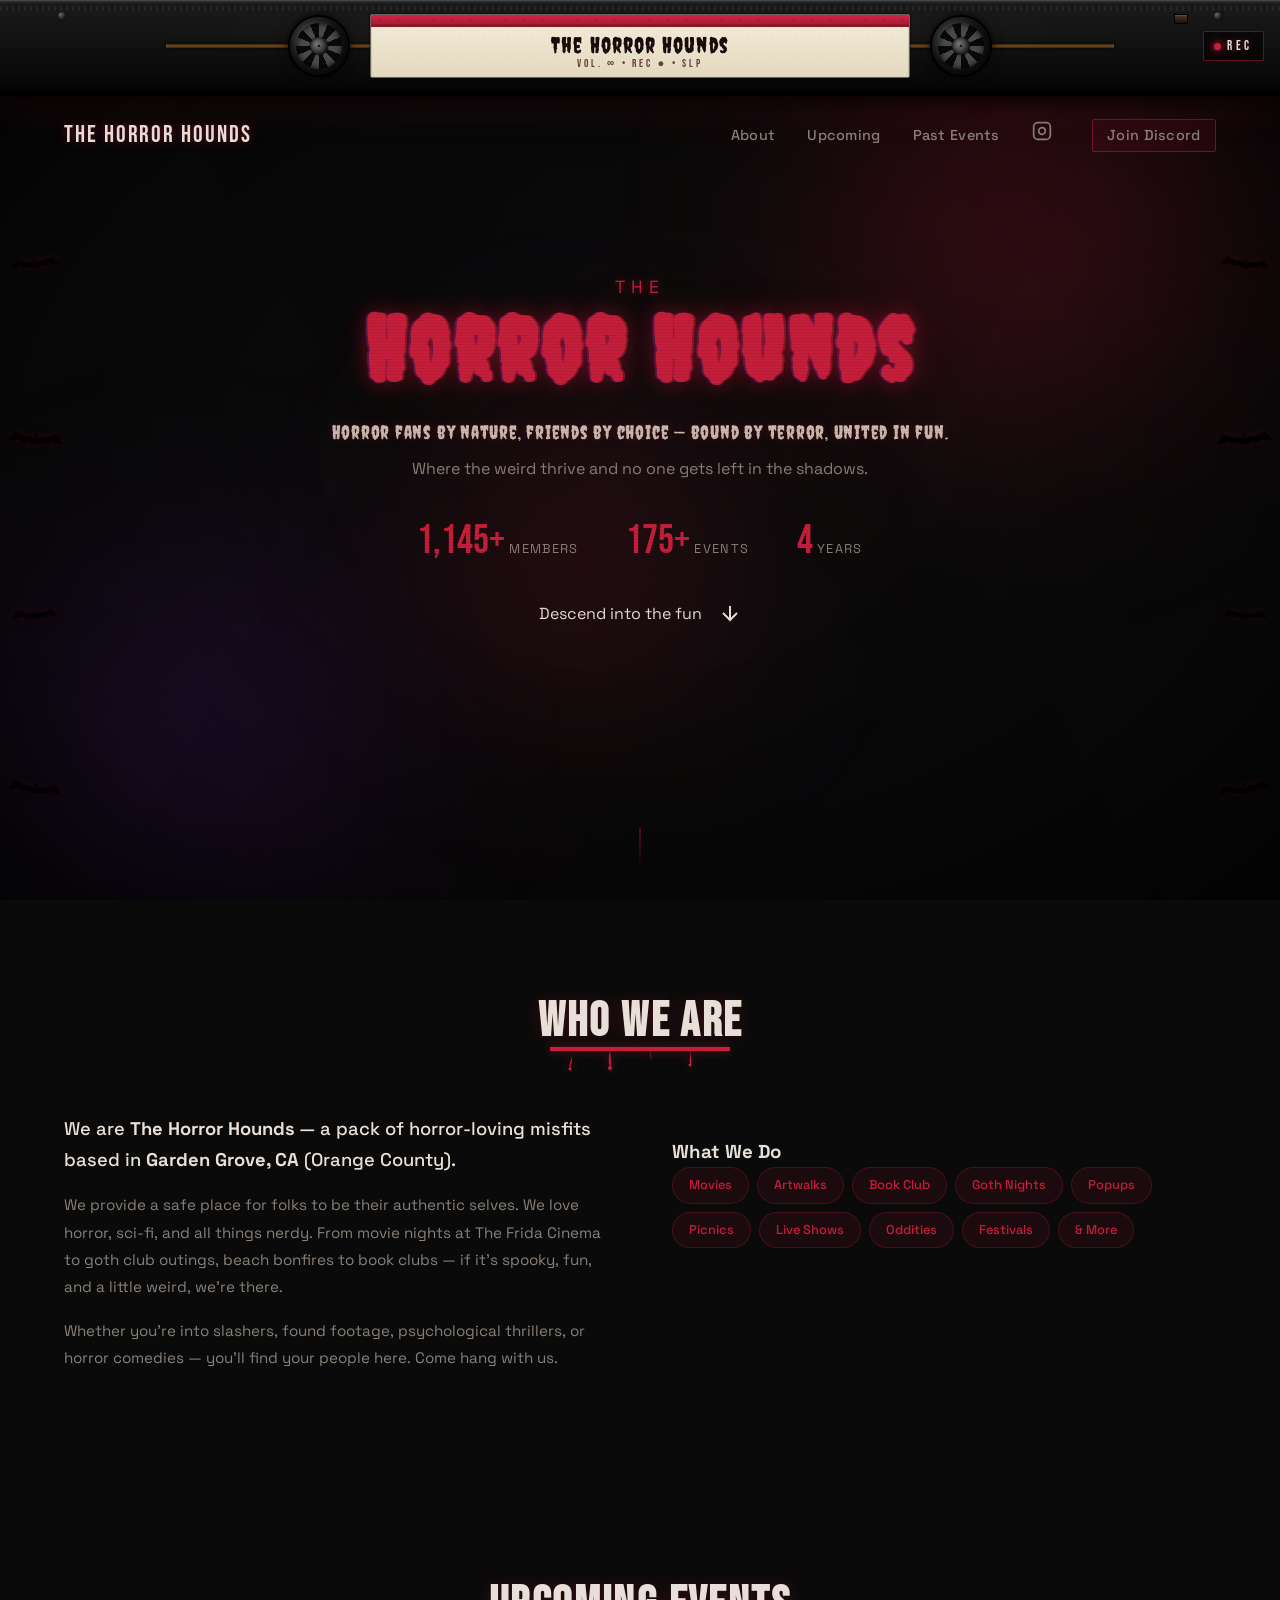
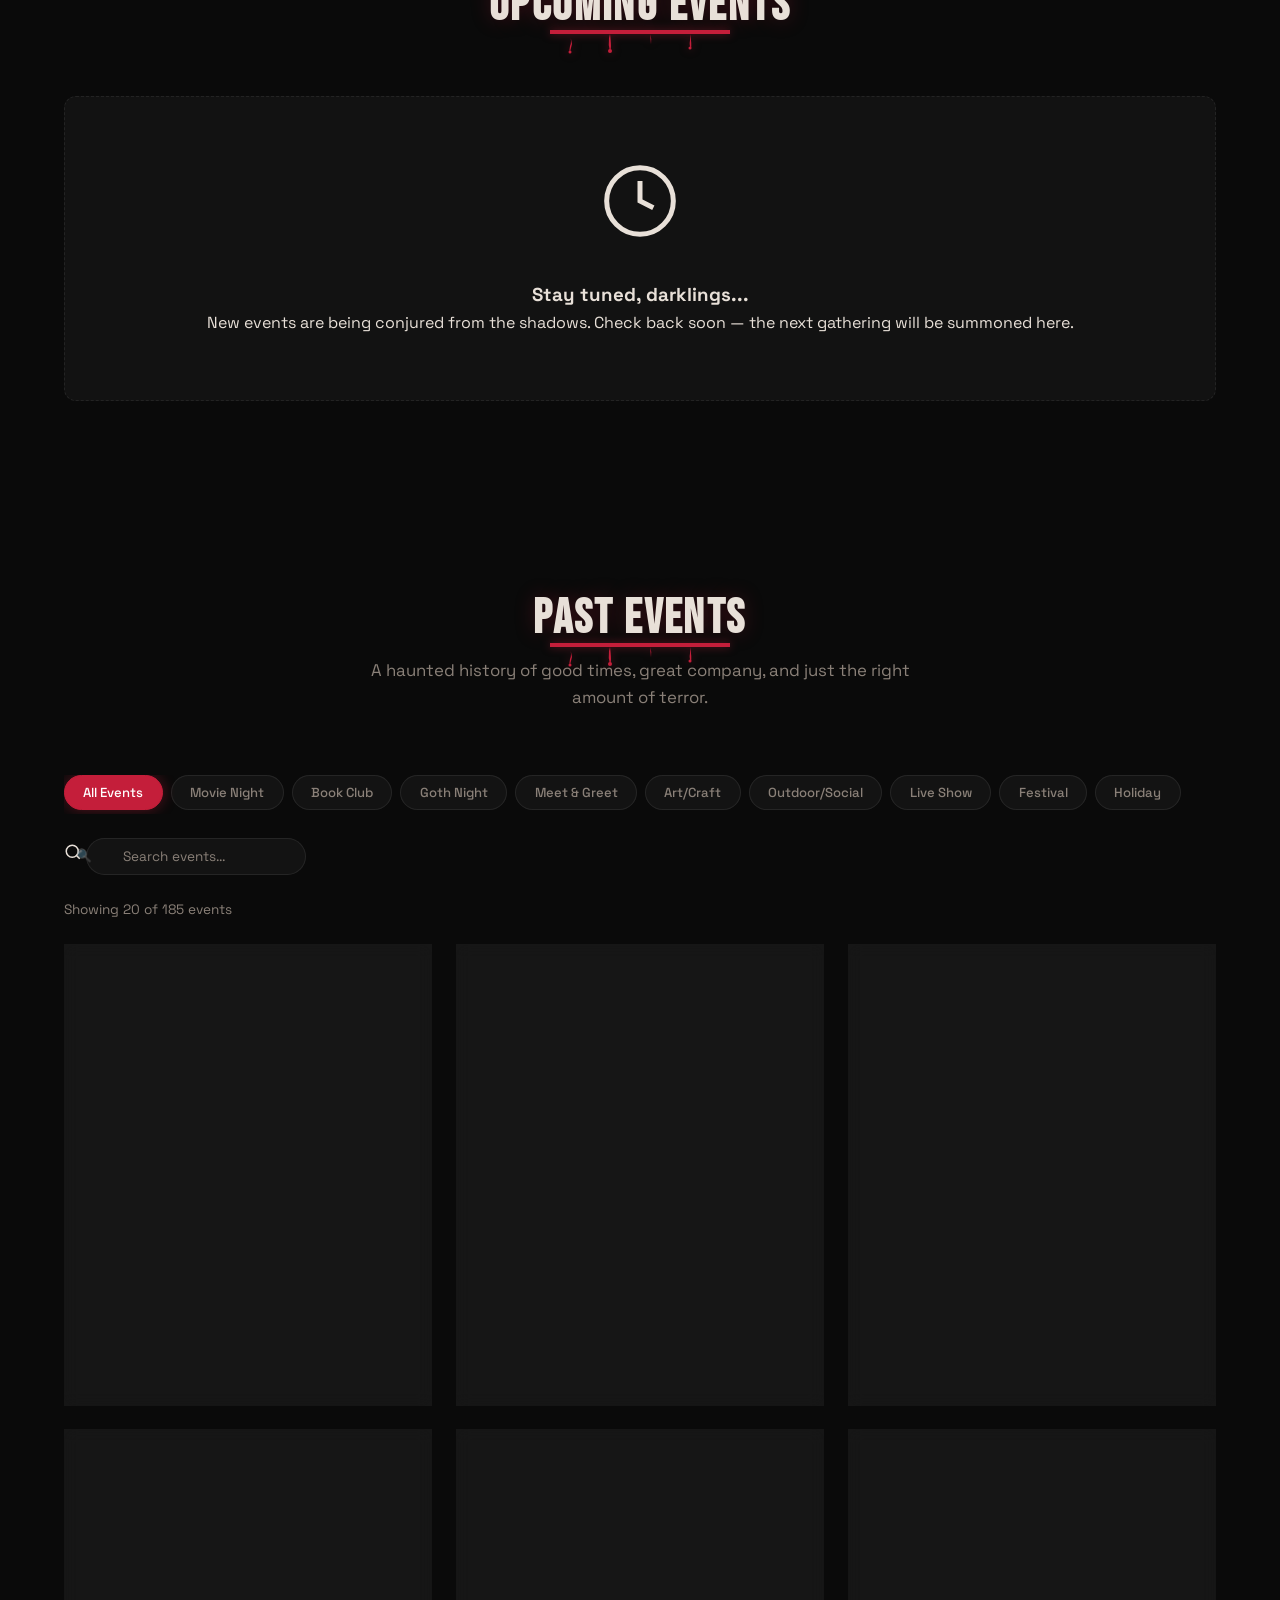
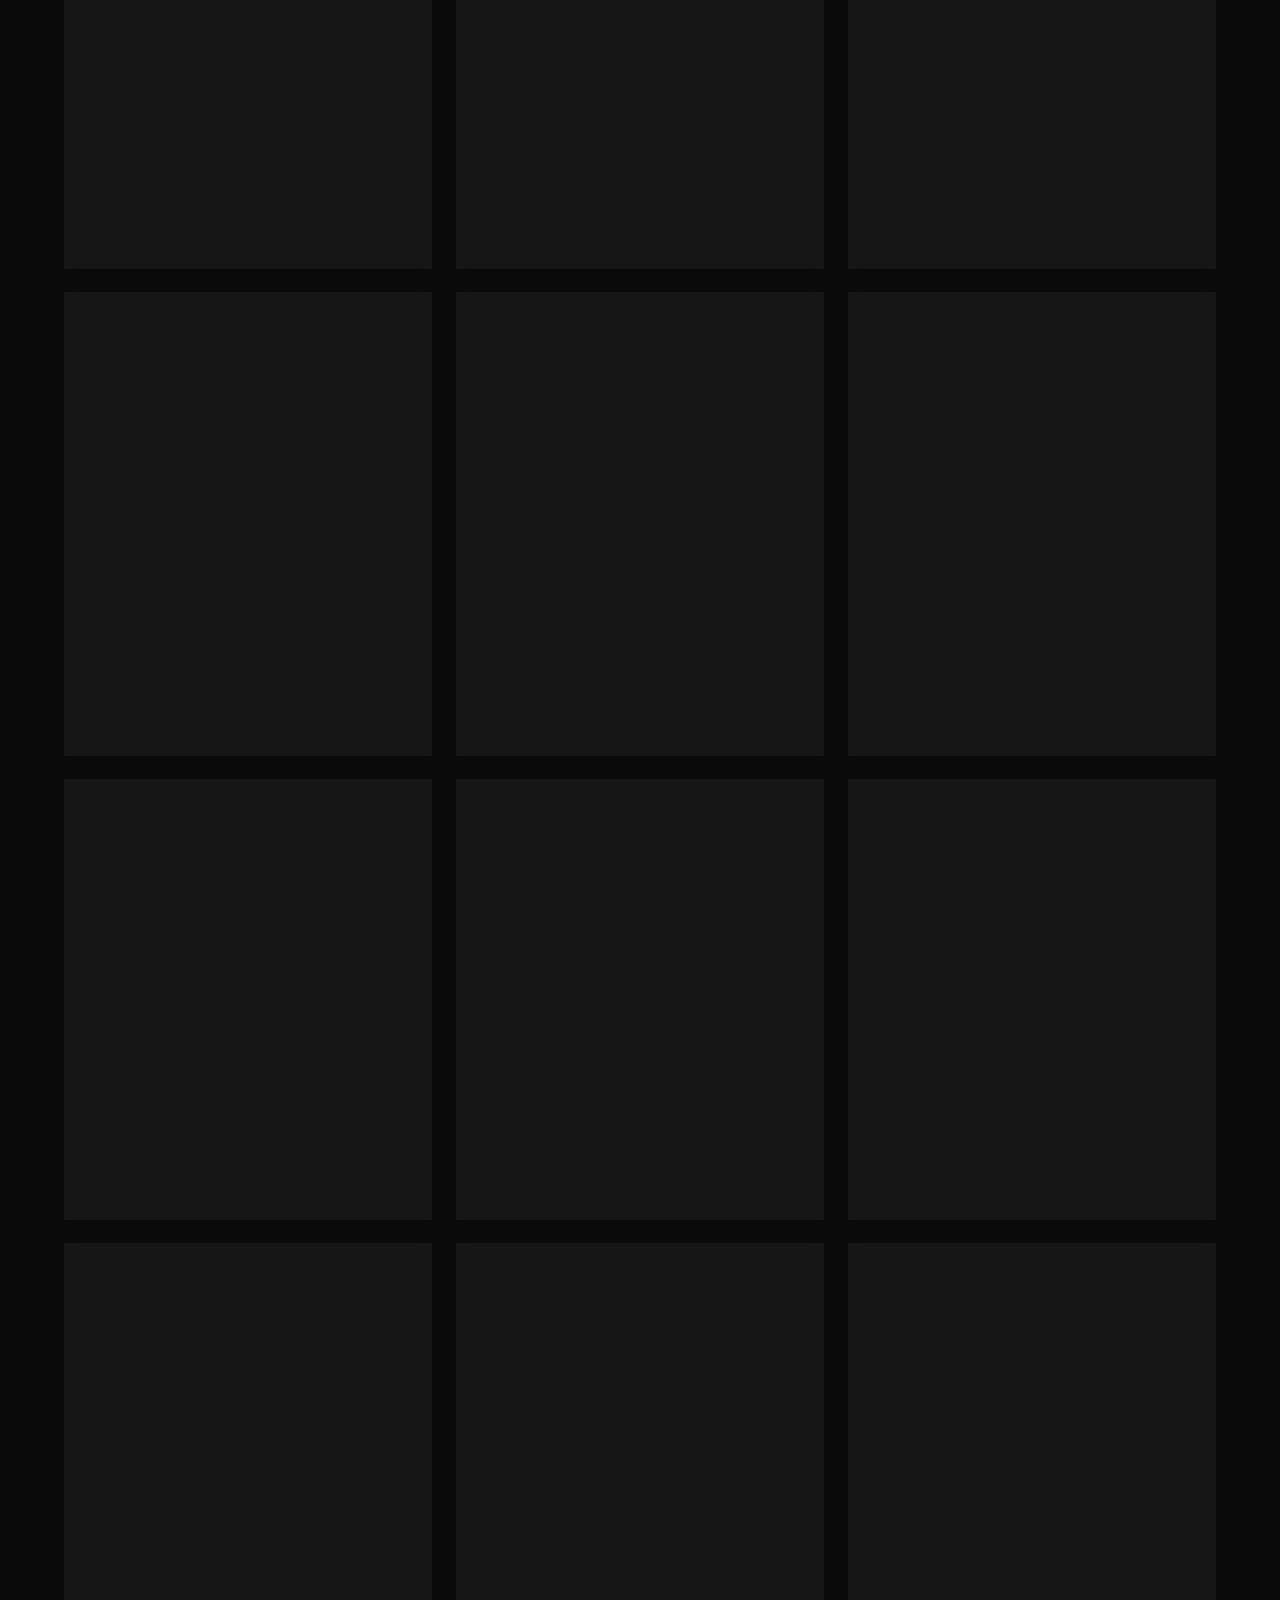
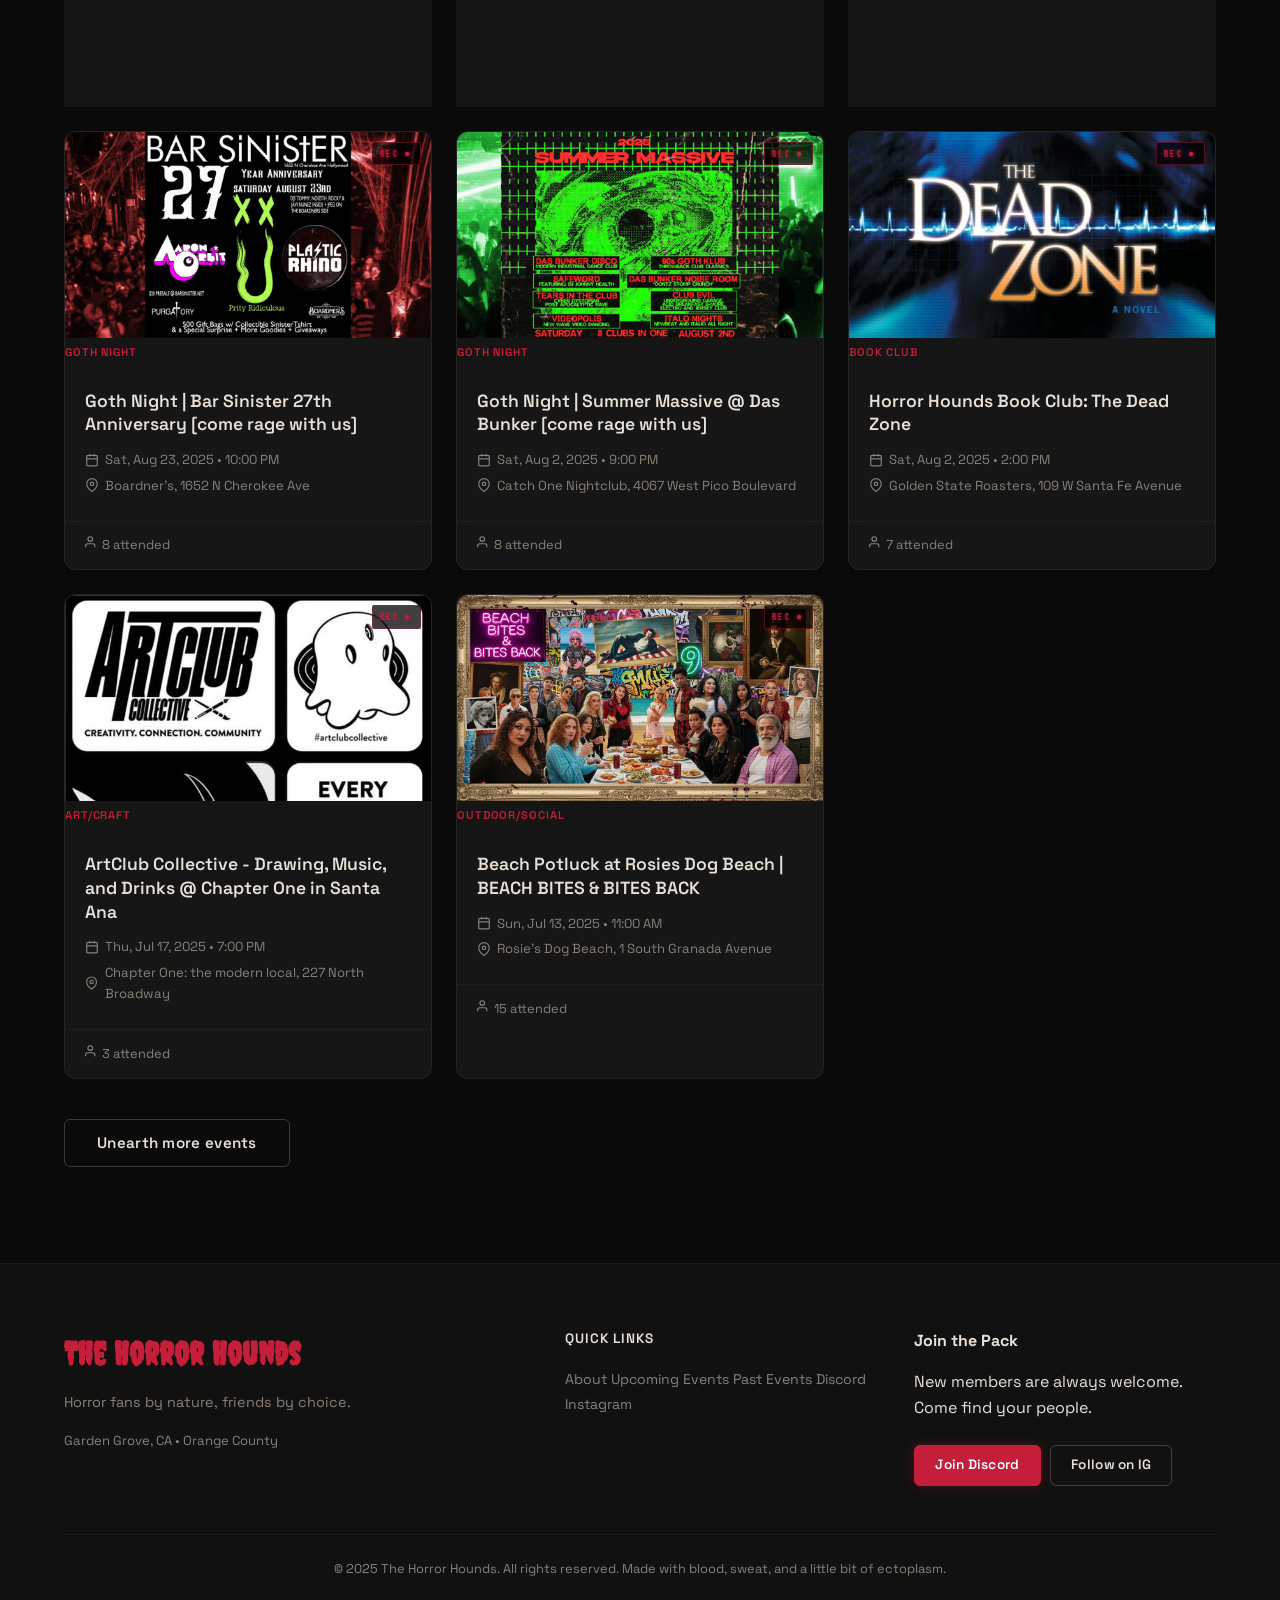
==== commit c61063c0: "design update" ====
--- a/index.html
+++ b/index.html
@@ -11,6 +11,56 @@
   <link rel="stylesheet" href="css/styles.css">
 </head>
 <body>
+  <!-- VHS tape border frame at top -->
+  <div class="vhs-frame" aria-hidden="true">
+    <div class="vhs-tape-strand"></div>
+    <div class="vhs-scan"></div>
+    <div class="vhs-cassette">
+      <span class="vhs-screw vhs-screw-tl"></span>
+      <div class="vhs-reel vhs-reel-left">
+        <div class="vhs-reel-inner"></div>
+        <div class="vhs-reel-hub"></div>
+      </div>
+      <div class="vhs-label">
+        <div class="vhs-label-stripe"></div>
+        <div class="vhs-label-body">
+          <div class="vhs-label-title">The Horror Hounds</div>
+          <div class="vhs-label-sub">VOL. &#8734; &bull; REC &#9679; &bull; SLP</div>
+        </div>
+      </div>
+      <div class="vhs-reel vhs-reel-right">
+        <div class="vhs-reel-inner"></div>
+        <div class="vhs-reel-hub"></div>
+      </div>
+      <span class="vhs-tab"></span>
+      <span class="vhs-screw vhs-screw-tr"></span>
+    </div>
+    <div class="vhs-rec-badge">
+      <span class="vhs-rec-dot"></span>
+      <span>REC</span>
+    </div>
+  </div>
+
+  <!-- Page-wide CRT scanline overlay (horror atmosphere) -->
+  <div class="crt-overlay" aria-hidden="true"></div>
+  <div class="crt-vignette" aria-hidden="true"></div>
+
+  <!-- Bats along left vertical border -->
+  <div class="bat-column bat-column-left" aria-hidden="true">
+    <svg class="bat" viewBox="0 0 100 48" xmlns="http://www.w3.org/2000/svg"><path d="M50 18 L47 10 L45 15 L50 8 L55 15 L53 10 L50 18 C44 14 36 13 30 15 C25 10 18 11 12 7 L15 15 L8 12 C10 18 6 22 2 22 C8 24 16 24 22 20 C26 24 32 26 38 23 C42 26 46 28 50 27 C54 28 58 26 62 23 C68 26 74 24 78 20 C84 24 92 24 98 22 C94 22 90 18 92 12 L85 15 L88 7 C82 11 75 10 70 15 C64 13 56 14 50 18 Z" fill="currentColor"/></svg>
+    <svg class="bat" viewBox="0 0 100 48" xmlns="http://www.w3.org/2000/svg"><path d="M50 18 L47 10 L45 15 L50 8 L55 15 L53 10 L50 18 C44 14 36 13 30 15 C25 10 18 11 12 7 L15 15 L8 12 C10 18 6 22 2 22 C8 24 16 24 22 20 C26 24 32 26 38 23 C42 26 46 28 50 27 C54 28 58 26 62 23 C68 26 74 24 78 20 C84 24 92 24 98 22 C94 22 90 18 92 12 L85 15 L88 7 C82 11 75 10 70 15 C64 13 56 14 50 18 Z" fill="currentColor"/></svg>
+    <svg class="bat" viewBox="0 0 100 48" xmlns="http://www.w3.org/2000/svg"><path d="M50 18 L47 10 L45 15 L50 8 L55 15 L53 10 L50 18 C44 14 36 13 30 15 C25 10 18 11 12 7 L15 15 L8 12 C10 18 6 22 2 22 C8 24 16 24 22 20 C26 24 32 26 38 23 C42 26 46 28 50 27 C54 28 58 26 62 23 C68 26 74 24 78 20 C84 24 92 24 98 22 C94 22 90 18 92 12 L85 15 L88 7 C82 11 75 10 70 15 C64 13 56 14 50 18 Z" fill="currentColor"/></svg>
+    <svg class="bat" viewBox="0 0 100 48" xmlns="http://www.w3.org/2000/svg"><path d="M50 18 L47 10 L45 15 L50 8 L55 15 L53 10 L50 18 C44 14 36 13 30 15 C25 10 18 11 12 7 L15 15 L8 12 C10 18 6 22 2 22 C8 24 16 24 22 20 C26 24 32 26 38 23 C42 26 46 28 50 27 C54 28 58 26 62 23 C68 26 74 24 78 20 C84 24 92 24 98 22 C94 22 90 18 92 12 L85 15 L88 7 C82 11 75 10 70 15 C64 13 56 14 50 18 Z" fill="currentColor"/></svg>
+  </div>
+
+  <!-- Bats along right vertical border -->
+  <div class="bat-column bat-column-right" aria-hidden="true">
+    <svg class="bat" viewBox="0 0 100 48" xmlns="http://www.w3.org/2000/svg"><path d="M50 18 L47 10 L45 15 L50 8 L55 15 L53 10 L50 18 C44 14 36 13 30 15 C25 10 18 11 12 7 L15 15 L8 12 C10 18 6 22 2 22 C8 24 16 24 22 20 C26 24 32 26 38 23 C42 26 46 28 50 27 C54 28 58 26 62 23 C68 26 74 24 78 20 C84 24 92 24 98 22 C94 22 90 18 92 12 L85 15 L88 7 C82 11 75 10 70 15 C64 13 56 14 50 18 Z" fill="currentColor"/></svg>
+    <svg class="bat" viewBox="0 0 100 48" xmlns="http://www.w3.org/2000/svg"><path d="M50 18 L47 10 L45 15 L50 8 L55 15 L53 10 L50 18 C44 14 36 13 30 15 C25 10 18 11 12 7 L15 15 L8 12 C10 18 6 22 2 22 C8 24 16 24 22 20 C26 24 32 26 38 23 C42 26 46 28 50 27 C54 28 58 26 62 23 C68 26 74 24 78 20 C84 24 92 24 98 22 C94 22 90 18 92 12 L85 15 L88 7 C82 11 75 10 70 15 C64 13 56 14 50 18 Z" fill="currentColor"/></svg>
+    <svg class="bat" viewBox="0 0 100 48" xmlns="http://www.w3.org/2000/svg"><path d="M50 18 L47 10 L45 15 L50 8 L55 15 L53 10 L50 18 C44 14 36 13 30 15 C25 10 18 11 12 7 L15 15 L8 12 C10 18 6 22 2 22 C8 24 16 24 22 20 C26 24 32 26 38 23 C42 26 46 28 50 27 C54 28 58 26 62 23 C68 26 74 24 78 20 C84 24 92 24 98 22 C94 22 90 18 92 12 L85 15 L88 7 C82 11 75 10 70 15 C64 13 56 14 50 18 Z" fill="currentColor"/></svg>
+    <svg class="bat" viewBox="0 0 100 48" xmlns="http://www.w3.org/2000/svg"><path d="M50 18 L47 10 L45 15 L50 8 L55 15 L53 10 L50 18 C44 14 36 13 30 15 C25 10 18 11 12 7 L15 15 L8 12 C10 18 6 22 2 22 C8 24 16 24 22 20 C26 24 32 26 38 23 C42 26 46 28 50 27 C54 28 58 26 62 23 C68 26 74 24 78 20 C84 24 92 24 98 22 C94 22 90 18 92 12 L85 15 L88 7 C82 11 75 10 70 15 C64 13 56 14 50 18 Z" fill="currentColor"/></svg>
+  </div>
+
   <!-- Fog / particle overlay -->
   <div class="fog-overlay" aria-hidden="true">
     <div class="fog-layer fog-1"></div>
@@ -28,7 +78,14 @@
         <li><a href="#about">About</a></li>
         <li><a href="#upcoming">Upcoming</a></li>
         <li><a href="#past-events">Past Events</a></li>
-        <li><a href="https://www.meetup.com/horror-hounds/" target="_blank" rel="noopener" class="nav-cta">Join on Meetup</a></li>
+        <li><a href="https://www.instagram.com/thehorrorhoundsmeetup/" target="_blank" rel="noopener" class="nav-icon" aria-label="Follow on Instagram">
+          <svg width="20" height="20" viewBox="0 0 24 24" fill="none" stroke="currentColor" stroke-width="2">
+            <rect x="2" y="2" width="20" height="20" rx="5" ry="5"/>
+            <path d="M16 11.37A4 4 0 1 1 12.63 8 4 4 0 0 1 16 11.37z"/>
+            <line x1="17.5" y1="6.5" x2="17.51" y2="6.5"/>
+          </svg>
+        </a></li>
+        <li><a href="https://discord.gg/Q2hhyeknyr" target="_blank" rel="noopener" class="nav-cta">Join Discord</a></li>
       </ul>
     </div>
   </nav>
@@ -85,12 +142,6 @@
           <p class="about-lead">We are <strong>The Horror Hounds</strong> &mdash; a pack of horror-loving misfits based in <strong>Garden Grove, CA</strong> (Orange County).</p>
           <p>We provide a safe place for folks to be their authentic selves. We love horror, sci-fi, and all things nerdy. From movie nights at The Frida Cinema to goth club outings, beach bonfires to book clubs &mdash; if it's spooky, fun, and a little weird, we're there.</p>
           <p>Whether you're into slashers, found footage, psychological thrillers, or horror comedies &mdash; you'll find your people here. Come hang with us.</p>
-          <a href="https://www.meetup.com/horror-hounds/" target="_blank" rel="noopener" class="btn btn-primary">
-            Join us on Meetup
-            <svg width="16" height="16" viewBox="0 0 24 24" fill="none" stroke="currentColor" stroke-width="2">
-              <path d="M7 17L17 7M17 7H7M17 7v10"/>
-            </svg>
-          </a>
         </div>
         <div class="about-categories">
           <h3>What We Do</h3>
@@ -126,10 +177,7 @@
           </svg>
         </div>
         <h3>Stay tuned, darklings...</h3>
-        <p>New events are being conjured from the shadows. Check back soon or join our Meetup group to get notified when the next gathering is summoned.</p>
-        <a href="https://www.meetup.com/horror-hounds/" target="_blank" rel="noopener" class="btn btn-outline">
-          Get notified on Meetup
-        </a>
+        <p>New events are being conjured from the shadows. Check back soon &mdash; the next gathering will be summoned here.</p>
       </div>
       <div id="upcomingEventsGrid" class="events-grid"></div>
     </div>
@@ -191,12 +239,16 @@
           <a href="#about">About</a>
           <a href="#upcoming">Upcoming Events</a>
           <a href="#past-events">Past Events</a>
-          <a href="https://www.meetup.com/horror-hounds/" target="_blank" rel="noopener">Meetup Group</a>
+          <a href="https://discord.gg/Q2hhyeknyr" target="_blank" rel="noopener">Discord</a>
+          <a href="https://www.instagram.com/thehorrorhoundsmeetup/" target="_blank" rel="noopener">Instagram</a>
         </div>
         <div class="footer-cta">
           <h4>Join the Pack</h4>
           <p>New members are always welcome. Come find your people.</p>
-          <a href="https://www.meetup.com/horror-hounds/" target="_blank" rel="noopener" class="btn btn-primary btn-sm">Join on Meetup</a>
+          <div class="footer-cta-buttons">
+            <a href="https://discord.gg/Q2hhyeknyr" target="_blank" rel="noopener" class="btn btn-primary btn-sm">Join Discord</a>
+            <a href="https://www.instagram.com/thehorrorhoundsmeetup/" target="_blank" rel="noopener" class="btn btn-outline btn-sm">Follow on IG</a>
+          </div>
         </div>
       </div>
       <div class="footer-bottom">
--- a/css/styles.css
+++ b/css/styles.css
@@ -1034,10 +1034,10 @@
 
   .nav-links {
     position: fixed;
-    top: 0;
+    top: 54px;
     right: 0;
     width: 280px;
-    height: 100vh;
+    height: calc(100vh - 54px);
     flex-direction: column;
     align-items: flex-start;
     justify-content: center;
@@ -1176,3 +1176,747 @@
   scrollbar-width: thin;
   scrollbar-color: rgba(196, 30, 58, 0.3) #0a0a0a;
 }
+
+/* ============================================
+   VHS TAPE TOP BORDER FRAME  (horror-themed)
+   ============================================ */
+
+.vhs-frame {
+  position: fixed;
+  top: 0;
+  left: 0;
+  right: 0;
+  height: 96px;
+  z-index: 120;
+  /* Layered plastic body with highlight + deep shadow */
+  background:
+    /* Molded plastic highlight strip at top */
+    linear-gradient(180deg,
+      #3a3a3a 0%,
+      #2a2a2a 2%,
+      #1a1a1a 4%,
+      #141414 30%,
+      #0c0c0c 70%,
+      #050505 96%,
+      #000 100%);
+  border-bottom: 4px solid #000;
+  box-shadow:
+    0 6px 22px rgba(0, 0, 0, 0.85),
+    0 12px 40px rgba(196, 30, 58, 0.12),
+    inset 0 1px 0 rgba(255, 255, 255, 0.08),
+    inset 0 -2px 0 rgba(0, 0, 0, 0.9);
+  overflow: hidden;
+}
+
+/* Plastic vent slits across top */
+.vhs-frame::before {
+  content: '';
+  position: absolute;
+  top: 6px;
+  left: 0;
+  right: 0;
+  height: 5px;
+  background: repeating-linear-gradient(
+    90deg,
+    rgba(255, 255, 255, 0.05) 0 2px,
+    transparent 2px 6px
+  );
+  pointer-events: none;
+}
+
+/* Subtle plastic sheen */
+.vhs-frame::after {
+  content: '';
+  position: absolute;
+  inset: 14px 0 14px 0;
+  background: radial-gradient(
+    ellipse at 50% 30%,
+    rgba(255, 255, 255, 0.04) 0%,
+    transparent 55%
+  );
+  pointer-events: none;
+}
+
+/* Magnetic tape visible between reels */
+.vhs-tape-strand {
+  position: absolute;
+  top: 50%;
+  left: 13%;
+  right: 13%;
+  height: 4px;
+  transform: translateY(-50%);
+  background: linear-gradient(180deg,
+    #2a1a08 0%,
+    #5a3a1a 30%,
+    #8a5a2a 50%,
+    #5a3a1a 70%,
+    #2a1a08 100%);
+  box-shadow:
+    0 0 4px rgba(0, 0, 0, 0.8),
+    inset 0 0 2px rgba(255, 200, 120, 0.2);
+  opacity: 0.9;
+  z-index: 1;
+  pointer-events: none;
+}
+
+/* Faint scanlines across the whole cassette (analog video feel) */
+.vhs-scan {
+  position: absolute;
+  inset: 0;
+  z-index: 1;
+  pointer-events: none;
+  background: repeating-linear-gradient(
+    180deg,
+    transparent 0 2px,
+    rgba(255, 255, 255, 0.025) 2px 3px
+  );
+  opacity: 0.9;
+  mix-blend-mode: overlay;
+  animation: vhsFlicker 6s steps(12) infinite;
+}
+
+@keyframes vhsFlicker {
+  0%, 92%, 100% { opacity: 0.9; }
+  93%           { opacity: 0.4; transform: translateX(-1px); }
+  95%           { opacity: 1.0; transform: translateX(1px); }
+  96%           { opacity: 0.5; }
+}
+
+.vhs-cassette {
+  position: relative;
+  max-width: 1200px;
+  margin: 0 auto;
+  height: 100%;
+  padding: 0 2rem;
+  display: flex;
+  align-items: center;
+  justify-content: center;
+  gap: 1.25rem;
+  z-index: 2;
+}
+
+/* --- Corner screws --- */
+.vhs-screw {
+  position: absolute;
+  width: 8px;
+  height: 8px;
+  border-radius: 50%;
+  background:
+    radial-gradient(circle at 30% 30%, #6a6a6a 0%, #2a2a2a 50%, #050505 100%);
+  box-shadow: inset 0 0 1px rgba(0,0,0,0.9), 0 0 2px rgba(0,0,0,0.8);
+}
+.vhs-screw::after {
+  /* Cross-head */
+  content: '';
+  position: absolute;
+  inset: 2px;
+  background:
+    linear-gradient(0deg, transparent 44%, #000 44% 56%, transparent 56%),
+    linear-gradient(90deg, transparent 44%, #000 44% 56%, transparent 56%);
+}
+.vhs-screw-tl { top: 12px; left: 18px; }
+.vhs-screw-tr { top: 12px; right: 18px; }
+
+/* --- Write-protect tab (right edge) --- */
+.vhs-tab {
+  position: absolute;
+  top: 14px;
+  right: 52px;
+  width: 14px;
+  height: 10px;
+  background: linear-gradient(180deg, #4a3a2a, #1a1208);
+  border: 1px solid #000;
+  box-shadow: inset 0 1px 0 rgba(255,255,255,0.1);
+}
+
+/* --- Reels --- */
+.vhs-reel {
+  width: 62px;
+  height: 62px;
+  border-radius: 50%;
+  background:
+    radial-gradient(circle at 30% 30%, #5a5a5a 0%, #1a1a1a 50%, #050505 100%);
+  border: 2px solid #000;
+  flex-shrink: 0;
+  position: relative;
+  box-shadow:
+    inset 0 0 14px rgba(0, 0, 0, 0.95),
+    inset 0 2px 2px rgba(255, 255, 255, 0.06),
+    0 0 8px rgba(0, 0, 0, 0.9),
+    0 0 18px rgba(196, 30, 58, 0.08);
+}
+
+.vhs-reel-inner {
+  position: absolute;
+  inset: 6px;
+  border-radius: 50%;
+  background:
+    /* Spokes pattern */
+    conic-gradient(from 0deg,
+      #4a4a4a 0deg 22deg, #0a0a0a 22deg 45deg,
+      #4a4a4a 45deg 67deg, #0a0a0a 67deg 90deg,
+      #4a4a4a 90deg 112deg, #0a0a0a 112deg 135deg,
+      #4a4a4a 135deg 157deg, #0a0a0a 157deg 180deg,
+      #4a4a4a 180deg 202deg, #0a0a0a 202deg 225deg,
+      #4a4a4a 225deg 247deg, #0a0a0a 247deg 270deg,
+      #4a4a4a 270deg 292deg, #0a0a0a 292deg 315deg,
+      #4a4a4a 315deg 337deg, #0a0a0a 337deg 360deg);
+  animation: reelSpin 10s linear infinite;
+  box-shadow: inset 0 0 6px rgba(0, 0, 0, 0.9);
+}
+
+.vhs-reel-hub {
+  position: absolute;
+  top: 50%;
+  left: 50%;
+  width: 18px;
+  height: 18px;
+  border-radius: 50%;
+  background:
+    radial-gradient(circle at 40% 40%, #7a7a7a 0%, #2a2a2a 60%, #000 100%);
+  transform: translate(-50%, -50%);
+  z-index: 3;
+  box-shadow:
+    inset 0 0 3px rgba(0,0,0,0.9),
+    0 0 2px rgba(0,0,0,0.8);
+}
+.vhs-reel-hub::after {
+  /* Tiny center post */
+  content: '';
+  position: absolute;
+  top: 50%;
+  left: 50%;
+  width: 4px;
+  height: 4px;
+  border-radius: 50%;
+  background: #000;
+  border: 1px solid #5a5a5a;
+  transform: translate(-50%, -50%);
+}
+
+.vhs-reel-right .vhs-reel-inner {
+  animation-direction: reverse;
+  animation-duration: 13s;
+}
+
+@keyframes reelSpin {
+  from { transform: rotate(0deg); }
+  to   { transform: rotate(360deg); }
+}
+
+/* --- Label --- */
+.vhs-label {
+  flex: 1;
+  max-width: 540px;
+  min-width: 0;
+  height: 64px;
+  background:
+    linear-gradient(180deg, #f6eedc 0%, #e4d9bf 100%);
+  border: 1px solid #6a6058;
+  border-radius: 2px;
+  position: relative;
+  box-shadow:
+    inset 0 1px 2px rgba(0, 0, 0, 0.35),
+    0 1px 3px rgba(0, 0, 0, 0.6),
+    0 0 0 1px rgba(0, 0, 0, 0.15);
+  overflow: hidden;
+}
+
+/* Fine paper grain on label */
+.vhs-label::before {
+  content: '';
+  position: absolute;
+  inset: 0;
+  background:
+    repeating-linear-gradient(
+      90deg,
+      rgba(0,0,0,0.015) 0 1px,
+      transparent 1px 3px
+    );
+  pointer-events: none;
+}
+
+.vhs-label-stripe {
+  position: absolute;
+  top: 0;
+  left: 0;
+  right: 0;
+  height: 12px;
+  background: linear-gradient(180deg, #d42545 0%, #a3182f 100%);
+  border-bottom: 1px solid rgba(0, 0, 0, 0.35);
+  box-shadow: inset 0 -2px 0 rgba(0,0,0,0.15);
+}
+
+/* Holes along the top of the label (classic VHS label look) */
+.vhs-label-stripe::after {
+  content: '';
+  position: absolute;
+  top: 3px;
+  left: 0;
+  right: 0;
+  height: 5px;
+  background: radial-gradient(circle,
+    rgba(0,0,0,0.4) 0.5px,
+    transparent 1.2px);
+  background-size: 18px 5px;
+  background-repeat: repeat-x;
+  opacity: 0.5;
+}
+
+.vhs-label-body {
+  position: absolute;
+  left: 0;
+  right: 0;
+  top: 12px;
+  bottom: 0;
+  display: flex;
+  flex-direction: column;
+  align-items: center;
+  justify-content: center;
+  padding: 4px 12px;
+  gap: 2px;
+}
+
+.vhs-label-title {
+  font-family: 'Creepster', 'Bebas Neue', sans-serif;
+  font-size: 1.35rem;
+  letter-spacing: 0.05em;
+  color: #1a0a0a;
+  text-shadow: 0 1px 0 rgba(255, 255, 255, 0.35);
+  line-height: 1;
+  white-space: nowrap;
+  overflow: hidden;
+  text-overflow: ellipsis;
+  max-width: 100%;
+}
+
+.vhs-label-sub {
+  font-family: 'Bebas Neue', sans-serif;
+  font-size: 0.7rem;
+  letter-spacing: 0.25em;
+  color: #6a3a3a;
+  text-transform: uppercase;
+  line-height: 1;
+}
+
+/* --- REC badge (floating) --- */
+.vhs-rec-badge {
+  position: absolute;
+  top: 50%;
+  right: 16px;
+  transform: translateY(-50%);
+  display: flex;
+  align-items: center;
+  gap: 6px;
+  font-family: 'Bebas Neue', sans-serif;
+  font-size: 0.82rem;
+  letter-spacing: 0.28em;
+  color: #e8e0d8;
+  background: rgba(0, 0, 0, 0.55);
+  border: 1px solid rgba(196, 30, 58, 0.5);
+  padding: 4px 10px 3px;
+  border-radius: 2px;
+  z-index: 3;
+  text-shadow: 0 0 6px rgba(196, 30, 58, 0.6);
+}
+
+.vhs-rec-dot {
+  width: 7px;
+  height: 7px;
+  border-radius: 50%;
+  background: #c41e3a;
+  box-shadow: 0 0 6px #c41e3a, 0 0 12px rgba(196, 30, 58, 0.6);
+  animation: recPulse 1.6s ease-in-out infinite;
+}
+
+@keyframes recPulse {
+  0%, 100% { opacity: 1; }
+  50%      { opacity: 0.3; }
+}
+
+/* Push nav down to sit below VHS frame */
+.main-nav {
+  top: 96px;
+}
+
+/* ============================================
+   CRT / SCANLINE OVERLAY (whole page)
+   ============================================ */
+
+.crt-overlay {
+  position: fixed;
+  inset: 0;
+  pointer-events: none;
+  z-index: 95;
+  background:
+    repeating-linear-gradient(
+      180deg,
+      transparent 0 2px,
+      rgba(0, 0, 0, 0.12) 2px 3px
+    );
+  mix-blend-mode: multiply;
+  opacity: 0.55;
+}
+
+.crt-vignette {
+  position: fixed;
+  inset: 0;
+  pointer-events: none;
+  z-index: 96;
+  background:
+    radial-gradient(
+      ellipse at center,
+      transparent 35%,
+      rgba(0, 0, 0, 0.35) 75%,
+      rgba(0, 0, 0, 0.7) 100%
+    );
+}
+
+/* Subtle overall flicker on the whole page */
+body {
+  animation: bodyFlicker 7s steps(20) infinite;
+}
+
+@keyframes bodyFlicker {
+  0%, 94%, 100% { filter: brightness(1); }
+  95%           { filter: brightness(1.08); }
+  96%           { filter: brightness(0.92); }
+  97%           { filter: brightness(1.04); }
+}
+
+/* ============================================
+   HORROR THEMING — HERO TITLE FLICKER
+   ============================================ */
+
+.hero-name {
+  text-shadow:
+    0 0 20px rgba(196, 30, 58, 0.4),
+    0 0 40px rgba(196, 30, 58, 0.2),
+    2px 0 0 rgba(196, 30, 58, 0.5),
+    -2px 0 0 rgba(107, 33, 168, 0.45);
+  animation: heroNeonFlicker 5s infinite;
+}
+
+@keyframes heroNeonFlicker {
+  0%, 88%, 100% {
+    opacity: 1;
+    text-shadow:
+      0 0 20px rgba(196, 30, 58, 0.4),
+      0 0 40px rgba(196, 30, 58, 0.2),
+      2px 0 0 rgba(196, 30, 58, 0.5),
+      -2px 0 0 rgba(107, 33, 168, 0.45);
+  }
+  89% { opacity: 0.4; }
+  90% { opacity: 1; }
+  92% { opacity: 0.7; text-shadow: 3px 0 0 #c41e3a, -3px 0 0 #6b21a8; }
+  94% { opacity: 1; }
+}
+
+/* ============================================
+   HORROR THEMING — SECTION TITLES
+   with red drip accent under headings
+   ============================================ */
+
+.section-title {
+  position: relative;
+  text-shadow: 0 0 20px rgba(196, 30, 58, 0.25);
+}
+
+.section-title::after {
+  /* Drip shape below headings (SVG as background) */
+  content: '';
+  position: absolute;
+  left: 50%;
+  bottom: -22px;
+  transform: translateX(-50%);
+  width: 180px;
+  height: 24px;
+  background-image: url("data:image/svg+xml,%3Csvg xmlns='http://www.w3.org/2000/svg' viewBox='0 0 180 24' fill='%23c41e3a'%3E%3Cpath d='M0 0 L180 0 L180 4 L0 4 Z'/%3E%3Cpath d='M20 4 Q22 12 20 16 Q19 20 20 22 Q21 18 22 14 Z'/%3E%3Cpath d='M60 4 Q62 18 60 22 Q58 15 59 8 Z'/%3E%3Cpath d='M100 4 Q102 9 101 14 Z'/%3E%3Cpath d='M140 4 Q142 14 141 19 Q139 16 140 10 Z'/%3E%3Ccircle cx='20' cy='22' r='1.5'/%3E%3Ccircle cx='60' cy='21' r='2'/%3E%3Ccircle cx='140' cy='18' r='1.5'/%3E%3C/svg%3E");
+  background-repeat: no-repeat;
+  background-position: center;
+  background-size: contain;
+  filter: drop-shadow(0 0 4px rgba(196, 30, 58, 0.5));
+  pointer-events: none;
+}
+
+/* Hide existing title-accent since we now use ::after drip */
+.title-accent { display: none; }
+
+.section-header {
+  margin-bottom: 4rem;
+}
+
+/* ============================================
+   HORROR THEMING — NAV
+   ============================================ */
+
+.main-nav.scrolled {
+  background: rgba(8, 4, 4, 0.95);
+  border-bottom: 1px solid rgba(196, 30, 58, 0.25);
+  box-shadow: 0 2px 20px rgba(196, 30, 58, 0.08);
+}
+
+.nav-logo {
+  text-shadow: 0 0 8px rgba(196, 30, 58, 0.5);
+}
+
+.nav-links a:hover {
+  text-shadow: 0 0 10px rgba(196, 30, 58, 0.7);
+}
+
+.nav-cta {
+  border: 1px solid rgba(196, 30, 58, 0.5);
+  padding: 0.4rem 0.9rem !important;
+  border-radius: 2px;
+  background: rgba(196, 30, 58, 0.08);
+  transition: all 0.2s ease;
+}
+
+.nav-cta:hover {
+  background: rgba(196, 30, 58, 0.22);
+  box-shadow: 0 0 12px rgba(196, 30, 58, 0.4);
+  text-shadow: none !important;
+}
+.nav-cta::after { display: none !important; }
+
+/* ============================================
+   HORROR THEMING — EVENT CARDS (VHS feel)
+   ============================================ */
+
+.event-card {
+  position: relative;
+  transition: transform 0.3s ease, box-shadow 0.3s ease;
+}
+
+.event-card::before {
+  /* Tracking-line scanlines across the card image */
+  content: '';
+  position: absolute;
+  top: 0;
+  left: 0;
+  right: 0;
+  height: 60%;
+  pointer-events: none;
+  z-index: 2;
+  background: repeating-linear-gradient(
+    180deg,
+    transparent 0 2px,
+    rgba(0,0,0,0.12) 2px 3px
+  );
+  mix-blend-mode: overlay;
+  opacity: 0.5;
+}
+
+.event-card::after {
+  /* Corner "tape counter" style tag */
+  content: 'REC \25CF';
+  position: absolute;
+  top: 10px;
+  right: 10px;
+  z-index: 3;
+  font-family: 'Bebas Neue', sans-serif;
+  font-size: 0.65rem;
+  letter-spacing: 0.25em;
+  color: #c41e3a;
+  background: rgba(0, 0, 0, 0.75);
+  padding: 3px 7px 2px;
+  border: 1px solid rgba(196, 30, 58, 0.4);
+  text-shadow: 0 0 4px rgba(196, 30, 58, 0.8);
+  border-radius: 2px;
+  pointer-events: none;
+}
+
+.event-card:hover {
+  box-shadow:
+    0 10px 28px rgba(0, 0, 0, 0.8),
+    0 0 24px rgba(196, 30, 58, 0.25);
+}
+
+/* ============================================
+   HORROR THEMING — BUTTONS (glowy)
+   ============================================ */
+
+.btn-primary {
+  box-shadow:
+    0 0 0 1px #c41e3a inset,
+    0 0 12px rgba(196, 30, 58, 0.3);
+}
+
+.btn-primary:hover {
+  box-shadow:
+    0 0 0 1px #a3182f inset,
+    0 6px 24px rgba(196, 30, 58, 0.5),
+    0 0 30px rgba(196, 30, 58, 0.4);
+}
+
+/* ============================================
+   HORROR THEMING — HERO TAGLINES
+   ============================================ */
+
+.hero-tagline {
+  font-family: 'Creepster', 'Bebas Neue', sans-serif;
+  letter-spacing: 0.04em;
+  color: #c9b8ad;
+  text-shadow: 0 0 8px rgba(196, 30, 58, 0.3);
+  font-weight: 400;
+}
+
+.hero-the {
+  color: #c41e3a;
+  text-shadow: 0 0 10px rgba(196, 30, 58, 0.6);
+}
+
+/* ============================================
+   HORROR THEMING — FILTER PILLS
+   ============================================ */
+
+.filter-pill {
+  position: relative;
+  transition: all 0.2s ease;
+}
+
+.filter-pill:hover {
+  box-shadow: 0 0 10px rgba(196, 30, 58, 0.3);
+}
+
+.filter-pill.active {
+  box-shadow:
+    0 0 0 1px #c41e3a inset,
+    0 0 14px rgba(196, 30, 58, 0.4);
+}
+
+/* ============================================
+   HORROR THEMING — ABOUT CATEGORY PILLS
+   ============================================ */
+
+.pill {
+  transition: all 0.2s ease;
+}
+
+.pill:hover {
+  background: rgba(196, 30, 58, 0.15);
+  border-color: rgba(196, 30, 58, 0.5);
+  color: #e8e0d8;
+  text-shadow: 0 0 6px rgba(196, 30, 58, 0.5);
+}
+
+/* ============================================
+   BAT COLUMNS (vertical side decorations)
+   ============================================ */
+
+.bat-column {
+  position: fixed;
+  top: 180px;
+  bottom: 20px;
+  width: 70px;
+  z-index: 2;
+  pointer-events: none;
+  display: flex;
+  flex-direction: column;
+  justify-content: space-around;
+  align-items: center;
+  color: #000;
+  opacity: 0.85;
+}
+
+.bat-column-left  { left: 0; }
+.bat-column-right { right: 0; }
+
+.bat-column .bat {
+  width: 56px;
+  height: auto;
+  filter:
+    drop-shadow(0 0 4px rgba(196, 30, 58, 0.35))
+    drop-shadow(0 2px 3px rgba(0, 0, 0, 0.8));
+}
+
+/* Vary bat sizes slightly for organic feel */
+.bat-column .bat:nth-child(1) { width: 52px; transform: rotate(-6deg); }
+.bat-column .bat:nth-child(2) { width: 60px; transform: rotate(4deg); }
+.bat-column .bat:nth-child(3) { width: 48px; transform: rotate(-3deg); }
+.bat-column .bat:nth-child(4) { width: 58px; transform: rotate(7deg); }
+
+.bat-column-right .bat:nth-child(1) { transform: rotate(6deg) scaleX(-1); }
+.bat-column-right .bat:nth-child(2) { transform: rotate(-4deg) scaleX(-1); }
+.bat-column-right .bat:nth-child(3) { transform: rotate(3deg) scaleX(-1); }
+.bat-column-right .bat:nth-child(4) { transform: rotate(-7deg) scaleX(-1); }
+
+/* Nudge central content so bats don't overlap on wider screens */
+@media (min-width: 1340px) {
+  .bat-column { width: 90px; }
+  .bat-column .bat:nth-child(odd)  { width: 64px; }
+  .bat-column .bat:nth-child(even) { width: 70px; }
+}
+
+/* ============================================
+   FOOTER CTA BUTTON GROUP
+   ============================================ */
+
+.footer-cta-buttons {
+  display: flex;
+  flex-wrap: wrap;
+  gap: 0.6rem;
+  margin-top: 0.5rem;
+}
+
+/* ============================================
+   NAV ICON LINK (Instagram)
+   ============================================ */
+
+.nav-icon {
+  display: inline-flex;
+  align-items: center;
+  justify-content: center;
+  color: #8a8078;
+  transition: color 0.3s ease, transform 0.3s ease;
+}
+
+.nav-icon:hover {
+  color: #c41e3a;
+  transform: translateY(-1px);
+}
+
+.nav-icon::after {
+  display: none !important;
+}
+
+/* ============================================
+   RESPONSIVE - VHS + Bats
+   ============================================ */
+
+@media (max-width: 900px) {
+  .bat-column { width: 50px; }
+  .bat-column .bat { width: 40px !important; }
+  .bat-column .bat:nth-child(odd)  { width: 38px !important; }
+  .bat-column .bat:nth-child(even) { width: 44px !important; }
+}
+
+@media (max-width: 900px) {
+  .vhs-frame { height: 80px; }
+  .main-nav  { top: 80px; }
+  .vhs-reel  { width: 52px; height: 52px; }
+  .vhs-label { height: 56px; max-width: 360px; }
+  .vhs-label-title { font-size: 1.1rem; }
+  .vhs-label-sub   { font-size: 0.62rem; letter-spacing: 0.2em; }
+  .vhs-rec-badge { font-size: 0.72rem; padding: 3px 8px 2px; }
+}
+
+@media (max-width: 640px) {
+  .vhs-frame { height: 68px; }
+  .main-nav  { top: 68px; }
+  .vhs-reel  { width: 42px; height: 42px; }
+  .vhs-reel-hub { width: 14px; height: 14px; }
+  .vhs-label { height: 46px; }
+  .vhs-label-stripe { height: 9px; }
+  .vhs-label-body   { top: 9px; }
+  .vhs-label-title  { font-size: 0.95rem; letter-spacing: 0.02em; }
+  .vhs-label-sub    { font-size: 0.56rem; letter-spacing: 0.18em; }
+  .vhs-screw, .vhs-tab { display: none; }
+  .vhs-rec-badge { display: none; }
+  .vhs-tape-strand { left: 22%; right: 22%; }
+  /* Hide bats on mobile - they'd crowd content */
+  .bat-column { display: none; }
+  /* Lighter CRT effect on small screens for readability */
+  .crt-overlay { opacity: 0.3; }
+  .section-title::after { width: 120px; bottom: -18px; }
+}
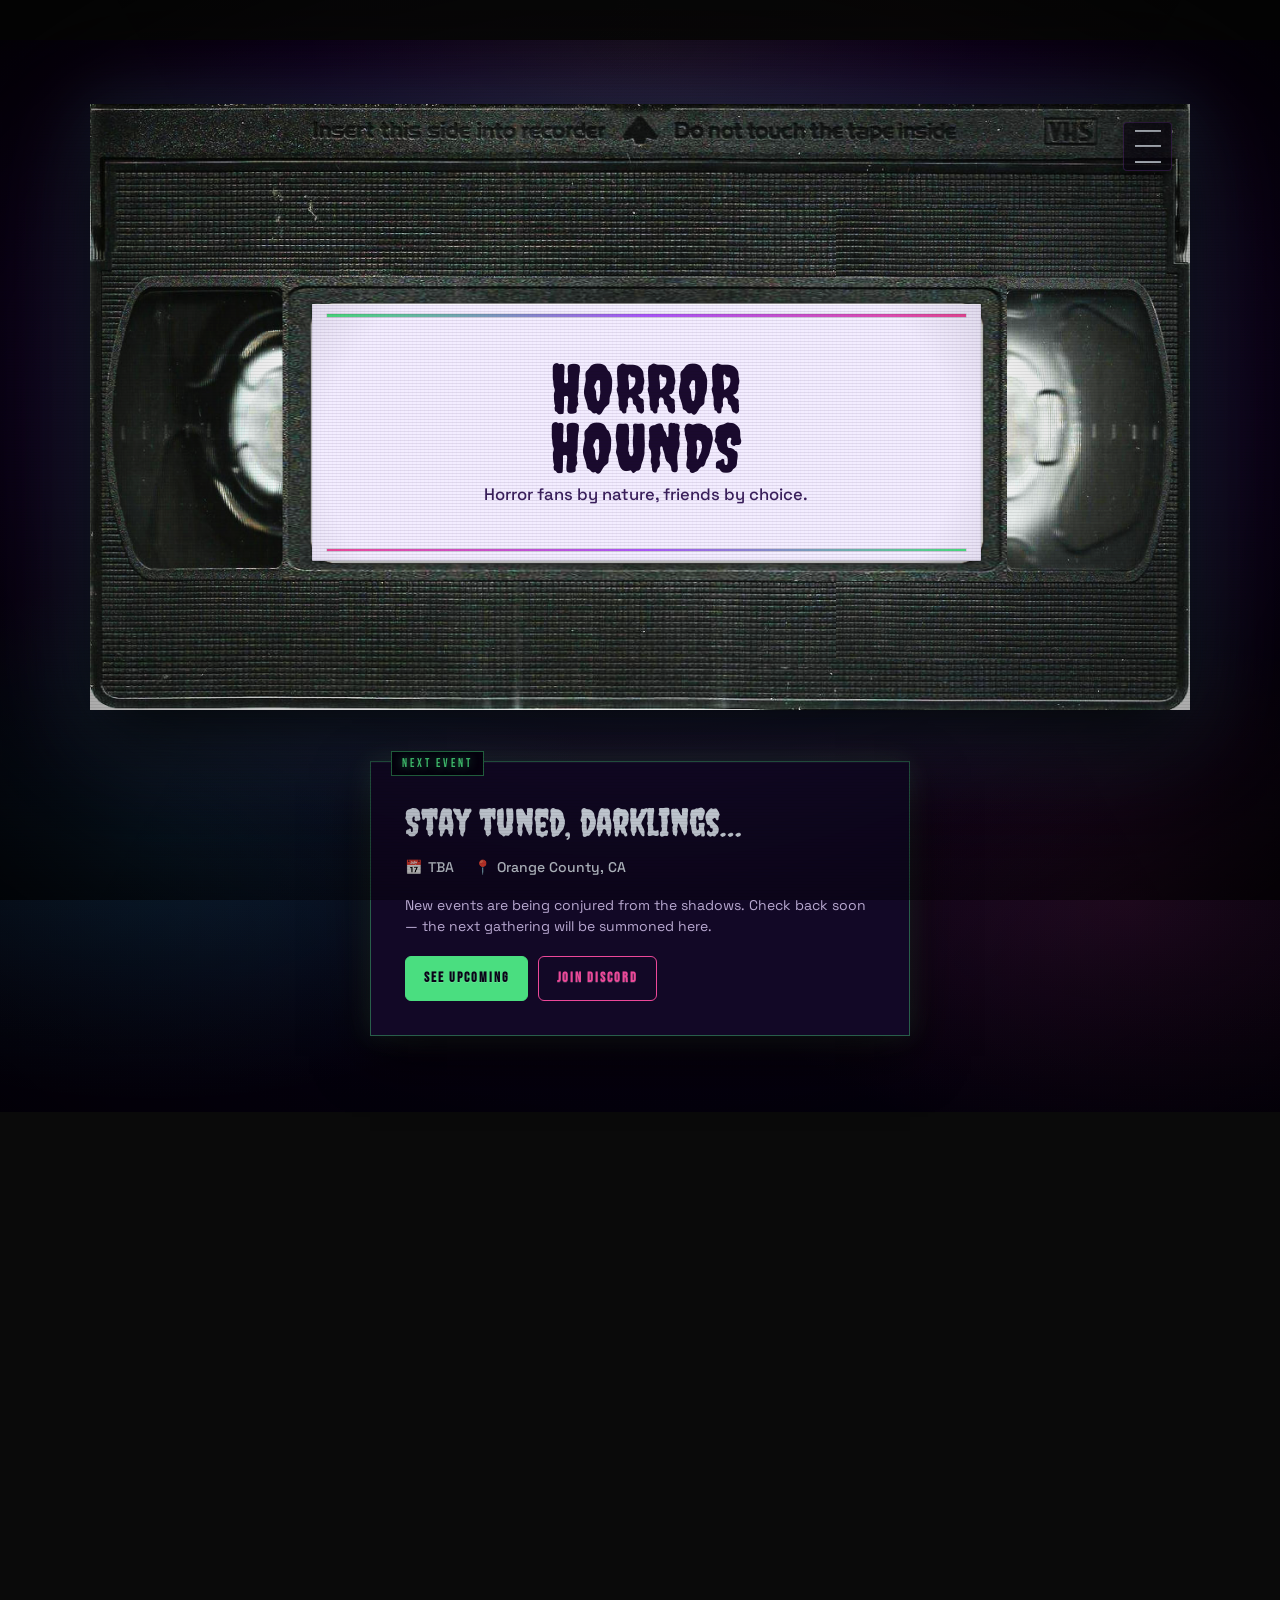
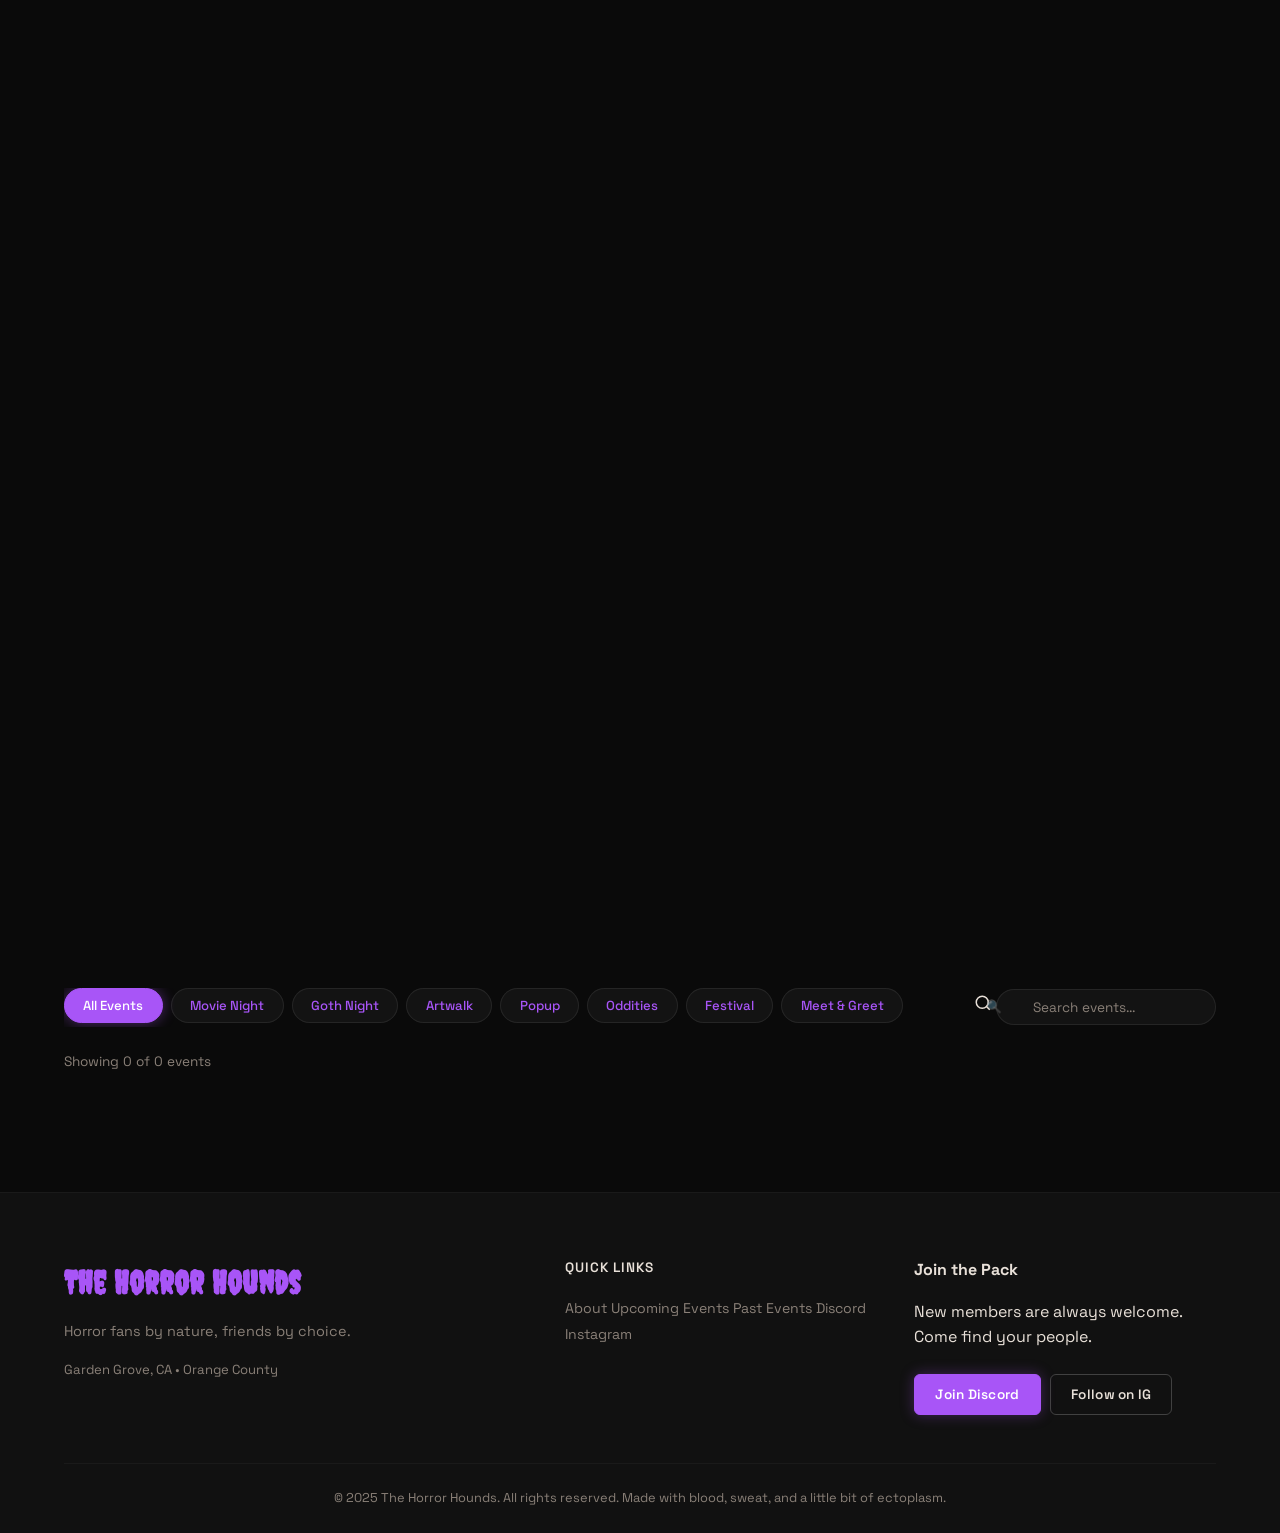
==== commit 39bf1a49: "design update" ====
--- a/index.html
+++ b/index.html
@@ -7,8 +7,9 @@
   <meta name="description" content="The Horror Hounds - A horror movie fan meetup group in Orange County, CA. Movies, Artwalks, Popups, Oddities & More.">
   <link rel="preconnect" href="https://fonts.googleapis.com">
   <link rel="preconnect" href="https://fonts.gstatic.com" crossorigin>
-  <link href="https://fonts.googleapis.com/css2?family=Creepster&family=Bebas+Neue&family=Space+Grotesk:wght@300;400;500;600;700&display=swap" rel="stylesheet">
+  <link href="https://fonts.googleapis.com/css2?family=Creepster&family=Bebas+Neue&family=Space+Grotesk:wght@300;400;500;600;700&family=VT323&display=swap" rel="stylesheet">
   <link rel="stylesheet" href="css/styles.css">
+  <link rel="stylesheet" href="css/hero-vhs.css?v=2">
 </head>
 <body>
   <!-- VHS tape border frame at top -->
@@ -90,45 +91,97 @@
     </div>
   </nav>
 
-  <!-- Hero Section -->
+  <!-- Hero Section — VHS cassette -->
   <section class="hero" id="hero">
-    <div class="hero-bg">
-      <div class="gradient-orb orb-1"></div>
-      <div class="gradient-orb orb-2"></div>
-      <div class="gradient-orb orb-3"></div>
-    </div>
-    <div class="hero-content">
-      <h1 class="hero-title">
-        <span class="hero-the">The</span>
-        <span class="hero-name">Horror Hounds</span>
-      </h1>
-      <p class="hero-tagline">Horror fans by nature, friends by choice &mdash; bound by terror, united in fun.</p>
-      <p class="hero-subtitle">Where the weird thrive and no one gets left in the shadows.</p>
-      <div class="hero-stats">
-        <div class="stat">
-          <span class="stat-number" data-target="1145">0</span>
-          <span class="stat-label">Members</span>
-        </div>
-        <div class="stat">
-          <span class="stat-number" data-target="175">0</span>
-          <span class="stat-label">Events</span>
-        </div>
-        <div class="stat">
-          <span class="stat-number" data-target="4">0</span>
-          <span class="stat-label">Years</span>
-        </div>
-      </div>
-      <a href="#upcoming" class="hero-cta">
-        <span>Descend into the fun</span>
-        <svg width="24" height="24" viewBox="0 0 24 24" fill="none" stroke="currentColor" stroke-width="2">
-          <path d="M12 5v14M5 12l7 7 7-7"/>
-        </svg>
-      </a>
-    </div>
-    <div class="hero-scroll-indicator">
-      <div class="scroll-line"></div>
+    <div class="vhs-stage">
+      <div class="vhs-cassette-v2">
+        <!-- Corner screws -->
+        <span class="vhs-screw-v2 tl"></span>
+        <span class="vhs-screw-v2 tr"></span>
+        <span class="vhs-screw-v2 bl"></span>
+        <span class="vhs-screw-v2 br"></span>
+
+        <!-- Hamburger menu, inside the cassette -->
+        <div class="vhs-menu">
+          <button class="vhs-menu-toggle" id="vhsMenuToggle" aria-expanded="false" aria-controls="vhsMenuPanel" aria-label="Open menu">
+            <span class="bar"></span><span class="bar"></span><span class="bar"></span>
+          </button>
+          <div class="vhs-menu-panel" id="vhsMenuPanel" role="menu">
+            <a href="#about" role="menuitem">About</a>
+            <a href="#upcoming" role="menuitem">Upcoming</a>
+            <a href="#past-events" role="menuitem">Past Events</a>
+            <a href="https://www.instagram.com/thehorrorhoundsmeetup/" target="_blank" rel="noopener" role="menuitem">Instagram</a>
+            <a href="https://discord.gg/Q2hhyeknyr" target="_blank" rel="noopener" class="menu-cta" role="menuitem">Join Discord</a>
+          </div>
+        </div>
+
+        <!-- Left reel -->
+        <div class="vhs-reel-well left" aria-hidden="true">
+          <div class="vhs-reel-disk"></div>
+          <div class="vhs-reel-hub-v2"></div>
+        </div>
+
+        <!-- Label -->
+        <div class="vhs-label-v2">
+          <div class="vhs-label-body-v2">
+            <h1 class="vhs-label-title-v2">Horror<br>Hounds</h1>
+            <p class="vhs-label-tagline">Horror fans by nature, friends by choice.</p>
+          </div>
+        </div>
+
+        <!-- Right reel -->
+        <div class="vhs-reel-well right" aria-hidden="true">
+          <div class="vhs-reel-disk"></div>
+          <div class="vhs-reel-hub-v2"></div>
+        </div>
+      </div>
+    </div>
+
+    <!-- Next event card -->
+    <div class="next-event-card">
+      <div class="evt-category">Next Event</div>
+      <div class="evt-title">Stay tuned, darklings&hellip;</div>
+      <div class="evt-meta">
+        <span>📅 <b>TBA</b></span>
+        <span>📍 <b>Orange County, CA</b></span>
+      </div>
+      <p class="evt-desc">New events are being conjured from the shadows. Check back soon &mdash; the next gathering will be summoned here.</p>
+      <div class="evt-actions">
+        <a href="#upcoming" class="btn">See Upcoming</a>
+        <a href="https://discord.gg/Q2hhyeknyr" target="_blank" rel="noopener" class="btn ghost">Join Discord</a>
+      </div>
+    </div>
+
+    <!-- Hidden stats (used elsewhere by app.js animations) -->
+    <div class="hero-stats" style="display:none">
+      <div class="stat"><span class="stat-number" data-target="1145">0</span><span class="stat-label">Members</span></div>
+      <div class="stat"><span class="stat-number" data-target="175">0</span><span class="stat-label">Events</span></div>
+      <div class="stat"><span class="stat-number" data-target="4">0</span><span class="stat-label">Years</span></div>
     </div>
   </section>
+
+  <script>
+    // Hamburger menu toggle
+    (function() {
+      const btn = document.getElementById('vhsMenuToggle');
+      const panel = document.getElementById('vhsMenuPanel');
+      if (!btn || !panel) return;
+      btn.addEventListener('click', () => {
+        const open = panel.classList.toggle('open');
+        btn.setAttribute('aria-expanded', open ? 'true' : 'false');
+      });
+      document.addEventListener('click', (e) => {
+        if (!panel.contains(e.target) && !btn.contains(e.target)) {
+          panel.classList.remove('open');
+          btn.setAttribute('aria-expanded', 'false');
+        }
+      });
+      panel.querySelectorAll('a').forEach(a => a.addEventListener('click', () => {
+        panel.classList.remove('open');
+        btn.setAttribute('aria-expanded', 'false');
+      }));
+    })();
+  </script>
 
   <!-- About Section -->
   <section class="about" id="about">
--- a/css/hero-vhs.css
+++ b/css/hero-vhs.css
@@ -0,0 +1,625 @@
+/* ===========================================================================
+   HORROR VHS HERO — Photo cassette + overlaid label
+   Color system: deep purple + acid green
+   =========================================================================== */
+
+:root {
+  /* Neon horror palette — cyan/magenta/violet with radioactive lime lightning */
+  --hh-cyan:        #22d3ee;   /* primary — electric cyan rim light */
+  --hh-cyan-bright: #67e8f9;
+  --hh-magenta:     #ec4899;   /* hot pink/magenta key light */
+  --hh-magenta-hot: #f472b6;
+  --hh-violet:      #a855f7;   /* electric violet */
+  --hh-violet-deep: #6b21a8;
+  --hh-lime:        #4ade80;   /* radioactive lightning green */
+  --hh-ink:         #0a0318;   /* near-black violet */
+  --hh-ink-deep:    #050010;
+  --hh-bone:        #ecf4ff;   /* cool off-white */
+
+  /* Aliases — keep old names working for anything still referencing them */
+  --hh-purple:      var(--hh-violet);
+  --hh-purple-deep: var(--hh-violet-deep);
+  --hh-green:       var(--hh-lime);
+  --hh-green-glow:  var(--hh-cyan);
+}
+
+/* Neutralize the old fixed tape-frame + nav */
+body > .vhs-frame { display: none !important; }
+.main-nav { position: static !important; top: auto !important; }
+.main-nav .nav-container { display: none; }
+
+/* ── Hero stage ────────────────────────────────────────────────────────── */
+.hero {
+  min-height: auto !important;
+  height: auto !important;
+  padding: clamp(28px, 5vw, 72px) clamp(16px, 4vw, 48px) clamp(44px, 6vw, 96px);
+  display: flex;
+  flex-direction: column;
+  align-items: center;
+  justify-content: flex-start;
+  gap: clamp(28px, 4vw, 56px);
+
+  /* Neon noir: violet core, cyan rim on the left, magenta warmth on the right,
+     with a slash of radioactive lime overhead */
+  background:
+    radial-gradient(ellipse 60% 40% at 12% 75%, rgba(34, 211, 238, 0.16) 0%, transparent 60%),
+    radial-gradient(ellipse 55% 40% at 88% 80%, rgba(236, 72, 153, 0.14) 0%, transparent 60%),
+    radial-gradient(ellipse 40% 30% at 50% 0%,  rgba(163, 255, 18, 0.10) 0%, transparent 65%),
+    radial-gradient(ellipse 120% 80% at 50% 20%,
+      #2a0a5e 0%,
+      #1a0538 30%,
+      #0a0318 65%,
+      #050010 100%);
+  overflow: visible;
+  position: relative;
+}
+
+/* Soft vignette and a faint film grain on top of the background */
+.hero::before {
+  content: '';
+  position: absolute; inset: 0;
+  background:
+    radial-gradient(ellipse at center, transparent 40%, rgba(0,0,0,0.55) 100%);
+  pointer-events: none;
+  z-index: 0;
+}
+.hero::after {
+  content: '';
+  position: absolute; inset: 0;
+  background-image:
+    radial-gradient(rgba(34, 211, 238, 0.04) 1px, transparent 1px);
+  background-size: 3px 3px;
+  mix-blend-mode: overlay;
+  opacity: 0.5;
+  pointer-events: none;
+  z-index: 0;
+}
+
+/* Kill old hero bits */
+.hero .hero-bg,
+.hero > .hero-content,
+.hero .hero-scroll-indicator { display: none; }
+
+/* Everything above the z:0 vignette */
+.vhs-stage,
+.next-event-card,
+.vhs-tagline { position: relative; z-index: 1; }
+
+/* ── Cassette ──────────────────────────────────────────────────────────── */
+.vhs-stage {
+  width: 100%;
+  max-width: 1100px;
+  margin: 0 auto;
+}
+
+.vhs-cassette-v2 {
+  position: relative;
+  width: 100%;
+  aspect-ratio: 1280 / 705;
+  background-image: url('../img/vhs-tape.png');
+  background-size: 100% 100%;
+  background-repeat: no-repeat;
+  background-position: center;
+  filter: drop-shadow(0 30px 40px rgba(0,0,0,0.9))
+          drop-shadow(0 0 28px rgba(34, 211, 238, 0.22))
+          drop-shadow(0 0 40px rgba(236, 72, 153, 0.15));
+}
+
+.vhs-cassette-v2 > .vhs-screw-v2,
+.vhs-cassette-v2 > .vhs-reel-well,
+.vhs-cassette-v2 > .vhs-top-arrows,
+.vhs-cassette-v2 > .vhs-rec-v2 { display: none !important; }
+
+/* ── Label overlay ─────────────────────────────────────────────────────── */
+/* Photo's white label window — measured from the image */
+.vhs-label-v2 {
+  position: absolute;
+  left: 20.16%;
+  right: 18.98%;
+  top: 33.05%;
+  bottom: 24.54%;
+  background: #f3edff;
+  box-shadow:
+    inset 0 1px 0 rgba(255,255,255,0.7),
+    inset 0 -1px 2px rgba(0,0,0,0.18),
+    0 1px 3px rgba(0,0,0,0.4);
+  overflow: hidden;
+  z-index: 3;
+  border-radius: 1px;
+}
+
+.vhs-label-v2::after {
+  content: '';
+  position: absolute; inset: 0;
+  background-image:
+    repeating-linear-gradient(0deg, rgba(91, 33, 182, 0.02) 0 1px, transparent 1px 3px),
+    repeating-linear-gradient(90deg, rgba(91, 33, 182, 0.025) 0 1px, transparent 1px 4px);
+  pointer-events: none;
+  mix-blend-mode: multiply;
+}
+
+.vhs-label-body-v2 {
+  position: relative;
+  height: 100%;
+  display: flex;
+  flex-direction: column;
+  align-items: center;
+  justify-content: center;
+  text-align: center;
+  padding: clamp(14px, 1.6vw, 22px) clamp(10px, 1.4vw, 18px);
+  gap: clamp(4px, 0.5vw, 8px);
+}
+
+/* Cyan→magenta stripes */
+.vhs-label-body-v2::before,
+.vhs-label-body-v2::after {
+  content: '';
+  position: absolute;
+  left: clamp(8px, 1.2vw, 16px);
+  right: clamp(8px, 1.2vw, 16px);
+  height: clamp(1.5px, 0.2vw, 2.5px);
+  background: linear-gradient(90deg, var(--hh-lime) 0%, var(--hh-violet) 50%, var(--hh-magenta) 100%);
+  box-shadow: 0 0 0 0.5px rgba(0,0,0,0.2);
+}
+.vhs-label-body-v2::before { top: clamp(6px, 0.9vw, 10px); }
+.vhs-label-body-v2::after {
+  bottom: clamp(6px, 0.9vw, 10px);
+  background: linear-gradient(90deg, var(--hh-magenta) 0%, var(--hh-violet) 50%, var(--hh-lime) 100%);
+}
+
+.vhs-label-title-v2 {
+  font-family: 'Creepster', 'Bebas Neue', sans-serif;
+  font-weight: 400;
+  font-size: clamp(1.6rem, 5.2vw, 4.6rem);
+  line-height: 0.88;
+  letter-spacing: 0.01em;
+  color: #1a0a2e;
+  text-transform: uppercase;
+  text-shadow: 0 1px 0 rgba(255,255,255,0.3);
+  margin: 0;
+}
+
+.vhs-label-tagline {
+  font-family: 'Space Grotesk', sans-serif;
+  font-size: clamp(0.8rem, 1.3vw, 1.2rem);
+  line-height: 1.3;
+  color: #3a1f5c;
+  max-width: 42ch;
+  margin: 0;
+  text-wrap: pretty;
+  font-weight: 500;
+}
+
+@media (max-width: 380px) {
+  .vhs-label-tagline { font-size: 9px; line-height: 1.3; }
+}
+
+/* ── Hamburger menu ────────────────────────────────────────────────────── */
+.vhs-menu {
+  position: absolute;
+  top: clamp(10px, 1.4vw, 18px);
+  right: clamp(10px, 1.4vw, 18px);
+  z-index: 5;
+}
+.vhs-menu-toggle {
+  appearance: none;
+  background: rgba(10, 5, 19, 0.7);
+  border: 1px solid rgba(157, 78, 221, 0.35);
+  width: clamp(40px, 3.8vw, 50px);
+  height: clamp(40px, 3.8vw, 50px);
+  border-radius: 4px;
+  display: grid;
+  place-items: center;
+  cursor: pointer;
+  transition: all 0.2s;
+  box-shadow: 0 4px 12px rgba(0,0,0,0.6),
+              0 0 0 1px rgba(163, 230, 53, 0.05);
+}
+.vhs-menu-toggle:hover {
+  background: rgba(157, 78, 221, 0.3);
+  border-color: var(--hh-green);
+  box-shadow: 0 0 16px rgba(163, 230, 53, 0.35);
+}
+.vhs-menu-toggle .bar {
+  display: block;
+  width: clamp(20px, 2.1vw, 26px);
+  height: 2px;
+  background: var(--hh-bone);
+  margin: 3px 0;
+  transition: transform 0.2s, opacity 0.2s;
+}
+.vhs-menu-toggle[aria-expanded="true"] .bar:nth-child(1) { transform: translateY(5px) rotate(45deg); }
+.vhs-menu-toggle[aria-expanded="true"] .bar:nth-child(2) { opacity: 0; }
+.vhs-menu-toggle[aria-expanded="true"] .bar:nth-child(3) { transform: translateY(-5px) rotate(-45deg); }
+
+.vhs-menu-panel {
+  position: absolute;
+  top: calc(100% + 8px);
+  right: 0;
+  min-width: clamp(220px, 20vw, 280px);
+  background: #120821;
+  border: 1px solid rgba(157, 78, 221, 0.5);
+  box-shadow: 0 20px 50px rgba(0,0,0,0.85),
+              0 0 30px rgba(157, 78, 221, 0.2);
+  padding: 8px;
+  display: none;
+  flex-direction: column;
+  gap: 2px;
+  z-index: 10;
+}
+.vhs-menu-panel.open { display: flex; }
+.vhs-menu-panel a {
+  display: flex;
+  align-items: center;
+  justify-content: space-between;
+  padding: 14px 16px;
+  font-family: 'Bebas Neue', sans-serif;
+  font-size: 16px;
+  letter-spacing: 0.16em;
+  color: var(--hh-bone);
+  text-transform: uppercase;
+  border-left: 2px solid transparent;
+  transition: all 0.15s;
+}
+.vhs-menu-panel a::after {
+  content: '▸';
+  color: var(--hh-green);
+  opacity: 0;
+  transform: translateX(-4px);
+  transition: opacity 0.15s, transform 0.15s;
+}
+.vhs-menu-panel a:hover {
+  background: rgba(157, 78, 221, 0.2);
+  border-left-color: var(--hh-green);
+  color: #fff;
+}
+.vhs-menu-panel a:hover::after { opacity: 1; transform: translateX(0); }
+.vhs-menu-panel .menu-cta {
+  margin-top: 6px;
+  background: var(--hh-purple);
+  color: #fff;
+  justify-content: center;
+}
+.vhs-menu-panel .menu-cta:hover {
+  background: var(--hh-green);
+  color: var(--hh-ink);
+  border-left-color: transparent;
+}
+
+/* ── Next-event card ───────────────────────────────────────────────────── */
+.next-event-card {
+  width: 100%;
+  max-width: 540px;
+  background: #120826;
+  border: 1px solid rgba(74, 222, 128, 0.4);
+  box-shadow:
+    0 20px 50px rgba(0,0,0,0.7),
+    inset 0 1px 0 rgba(255,255,255,0.04),
+    0 0 24px rgba(74, 222, 128, 0.18),
+    0 0 40px rgba(236, 72, 153, 0.08);
+  padding: clamp(22px, 3vw, 34px);
+  position: relative;
+}
+.next-event-card::before {
+  content: 'NEXT EVENT';
+  position: absolute;
+  top: -11px; left: 20px;
+  padding: 2px 10px;
+  font-family: 'Bebas Neue', sans-serif;
+  font-size: 12px;
+  letter-spacing: 0.24em;
+  background: var(--hh-ink-deep);
+  color: var(--hh-lime);
+  border: 1px solid rgba(74, 222, 128, 0.5);
+  text-shadow: 0 0 8px rgba(74, 222, 128, 0.6);
+}
+.next-event-card .evt-category { display: none; }
+.next-event-card .evt-title {
+  font-family: 'Creepster', 'Bebas Neue', sans-serif;
+  font-size: clamp(1.6rem, 3vw, 2.4rem);
+  color: var(--hh-bone);
+  line-height: 1.05;
+  margin: 6px 0 14px;
+}
+.next-event-card .evt-meta {
+  display: flex;
+  flex-wrap: wrap;
+  gap: 16px 20px;
+  font-family: 'Space Grotesk', sans-serif;
+  font-size: 14px;
+  color: #b8a8d0;
+  margin-bottom: 16px;
+}
+.next-event-card .evt-meta span { display: inline-flex; gap: 6px; align-items: center; }
+.next-event-card .evt-meta b { color: var(--hh-bone); font-weight: 500; }
+.next-event-card .evt-desc {
+  font-size: 14px;
+  color: #b8a8d0;
+  margin-bottom: 18px;
+  line-height: 1.55;
+}
+.next-event-card .evt-actions { display: flex; gap: 10px; flex-wrap: wrap; }
+.next-event-card .btn {
+  font-family: 'Bebas Neue', sans-serif;
+  font-size: 14px;
+  letter-spacing: 0.14em;
+  padding: 10px 18px;
+  border: 1px solid var(--hh-lime);
+  background: var(--hh-lime);
+  color: var(--hh-ink);
+  transition: all 0.15s;
+  text-shadow: 0 1px 0 rgba(255,255,255,0.15);
+}
+.next-event-card .btn:hover {
+  background: var(--hh-magenta);
+  border-color: var(--hh-magenta);
+  color: #fff;
+  box-shadow: 0 0 18px rgba(236, 72, 153, 0.55),
+              0 0 30px rgba(168, 85, 247, 0.35);
+}
+.next-event-card .btn.ghost {
+  background: transparent;
+  color: var(--hh-magenta);
+  border-color: var(--hh-magenta);
+}
+.next-event-card .btn.ghost:hover {
+  background: var(--hh-magenta);
+  color: #fff;
+}
+
+/* ========================================================================
+   BATS — outlined, purple→green stroke, animated flying up the columns
+   ======================================================================== */
+
+.bat-column {
+  /* widen + taller so animations have runway */
+  width: clamp(60px, 6vw, 100px) !important;
+  top: 0 !important;
+  height: 100vh !important;
+  overflow: hidden;
+  pointer-events: none;
+  gap: 0 !important;
+  z-index: 50 !important;     /* float above every section */
+  display: flex !important;    /* override media-query display:none */
+}
+
+/* Keep bats visible all the way down the page on every screen size */
+@media (max-width: 900px) {
+  .bat-column {
+    display: flex !important;
+    width: clamp(44px, 8vw, 70px) !important;
+  }
+}
+@media (max-width: 640px) {
+  .bat-column { display: flex !important; }
+}
+@media (max-width: 480px) {
+  /* Two bats per side is enough on tiny screens */
+  .bat-column .bat:nth-child(3),
+  .bat-column .bat:nth-child(4) { display: none; }
+}
+
+/* Neon-cycle stroke: cyan primary, magenta + violet alternates */
+.bat-column .bat {
+  fill: none !important;
+  stroke: var(--hh-lime);
+  stroke-width: 1.6;
+  stroke-linejoin: round;
+  stroke-linecap: round;
+  filter:
+    drop-shadow(0 0 4px rgba(74, 222, 128, 0.8))
+    drop-shadow(0 0 10px rgba(236, 72, 153, 0.45))
+    drop-shadow(0 0 1px rgba(168, 85, 247, 0.9));
+  color: transparent;
+  width: clamp(38px, 3.6vw, 60px) !important;
+  height: auto;
+  position: absolute;
+  left: 50%;
+  transform-origin: center;
+  opacity: 0;
+  will-change: transform, opacity;
+}
+
+.bat-column .bat:nth-child(2n)   { stroke: var(--hh-magenta); filter: drop-shadow(0 0 4px rgba(236, 72, 153, 0.8)) drop-shadow(0 0 10px rgba(168, 85, 247, 0.5)); }
+.bat-column .bat:nth-child(3n)   { stroke: var(--hh-violet); filter: drop-shadow(0 0 4px rgba(168, 85, 247, 0.8)) drop-shadow(0 0 10px rgba(74, 222, 128, 0.4)); }
+.bat-column .bat:nth-child(4n)   { stroke: var(--hh-cyan); filter: drop-shadow(0 0 4px rgba(34, 211, 238, 0.75)) drop-shadow(0 0 10px rgba(74, 222, 128, 0.4)); }
+
+/* Each bat gets its own flight: staggered delays, slightly different durations */
+.bat-column .bat:nth-child(1) { animation: batFly 14s linear  0s    infinite; }
+.bat-column .bat:nth-child(2) { animation: batFly 17s linear -3.5s  infinite; }
+.bat-column .bat:nth-child(3) { animation: batFly 12s linear -7s    infinite; }
+.bat-column .bat:nth-child(4) { animation: batFly 16s linear -10.5s infinite; }
+
+/* Right column flies in the opposite direction + mirrored */
+.bat-column-right .bat { animation-name: batFlyDown !important; }
+.bat-column-right .bat:nth-child(1),
+.bat-column-right .bat:nth-child(2),
+.bat-column-right .bat:nth-child(3),
+.bat-column-right .bat:nth-child(4) { /* inherit timings from :nth rules above */ }
+
+/* Override left-mirrored transforms from old css so they stop applying rotate-only */
+.bat-column .bat:nth-child(1),
+.bat-column .bat:nth-child(2),
+.bat-column .bat:nth-child(3),
+.bat-column .bat:nth-child(4) {
+  /* reset old rotations — animation handles transform */
+}
+
+@keyframes batFly {
+  0%   { transform: translate(-50%, 110vh) rotate(-8deg) scale(0.85); opacity: 0; }
+  8%   { opacity: 0.95; }
+  25%  { transform: translate(-30%, 75vh)  rotate(6deg)  scale(1);    opacity: 1; }
+  50%  { transform: translate(-70%, 45vh)  rotate(-10deg) scale(0.95); opacity: 1; }
+  75%  { transform: translate(-35%, 20vh)  rotate(8deg)  scale(1.05); opacity: 0.9; }
+  92%  { opacity: 0.9; }
+  100% { transform: translate(-60%, -15vh) rotate(-6deg) scale(0.9);  opacity: 0; }
+}
+
+@keyframes batFlyDown {
+  0%   { transform: translate(-50%, -15vh) rotate(8deg)  scale(0.85); opacity: 0; }
+  8%   { opacity: 0.95; }
+  25%  { transform: translate(-70%, 20vh)  rotate(-6deg) scale(1);    opacity: 1; }
+  50%  { transform: translate(-30%, 45vh)  rotate(10deg) scale(0.95); opacity: 1; }
+  75%  { transform: translate(-65%, 75vh)  rotate(-8deg) scale(1.05); opacity: 0.9; }
+  92%  { opacity: 0.9; }
+  100% { transform: translate(-40%, 110vh) rotate(6deg)  scale(0.9);  opacity: 0; }
+}
+
+/* Wing-flutter: scaleX oscillation layered on top via a child wrapper?
+   Simpler: add a fast scaleX pulse to the svg itself */
+.bat-column .bat {
+  animation-timing-function: linear;
+}
+
+@media (prefers-reduced-motion: reduce) {
+  .bat-column .bat { animation: none; opacity: 0.5; transform: translate(-50%, 50vh); }
+}
+
+/* ========================================================================
+   GLOBAL COLOR OVERRIDES — recolor red accents from the base stylesheet
+   to the new purple/green system
+   ======================================================================== */
+
+/* Primary red → primary purple */
+.title-accent,
+.nav-logo:hover,
+.hero-the,
+.filter-pill,
+.filter-pill.active,
+.footer-links a:hover,
+.nav-icon:hover,
+.modal-close:hover,
+.section-title em,
+.section-subtitle em { color: var(--hh-purple) !important; }
+
+/* Buttons */
+.btn-primary,
+.btn-primary:visited {
+  background: var(--hh-purple) !important;
+  border-color: var(--hh-purple) !important;
+  box-shadow:
+    0 0 0 1px var(--hh-purple) inset,
+    0 0 14px rgba(157, 78, 221, 0.35) !important;
+}
+.btn-primary:hover {
+  background: var(--hh-green) !important;
+  border-color: var(--hh-green) !important;
+  color: var(--hh-ink) !important;
+  box-shadow:
+    0 0 0 1px var(--hh-green) inset,
+    0 6px 24px rgba(163, 230, 53, 0.45),
+    0 0 30px rgba(163, 230, 53, 0.35) !important;
+}
+.btn-outline:hover {
+  border-color: var(--hh-green) !important;
+  color: var(--hh-green) !important;
+}
+
+/* Filter pills */
+.filter-pill.active {
+  background: var(--hh-purple) !important;
+  border-color: var(--hh-purple) !important;
+  color: #fff !important;
+  box-shadow:
+    0 0 0 1px var(--hh-purple) inset,
+    0 0 14px rgba(157, 78, 221, 0.45) !important;
+}
+
+/* Section drip: replace the red SVG with a cyan version and layer a
+   cyan→magenta gradient behind it via drop-shadow glow */
+.section-title::after {
+  background-image: url("data:image/svg+xml,%3Csvg xmlns='http://www.w3.org/2000/svg' viewBox='0 0 180 24' fill='%234ade80'%3E%3Cpath d='M0 0 L180 0 L180 4 L0 4 Z'/%3E%3Cpath d='M20 4 Q22 12 20 16 Q19 20 20 22 Q21 18 22 14 Z'/%3E%3Cpath d='M60 4 Q62 18 60 22 Q58 15 59 8 Z'/%3E%3Cpath d='M100 4 Q102 9 101 14 Z'/%3E%3Cpath d='M140 4 Q142 14 141 19 Q139 16 140 10 Z'/%3E%3Ccircle cx='20' cy='22' r='1.5'/%3E%3Ccircle cx='60' cy='21' r='2'/%3E%3Ccircle cx='140' cy='18' r='1.5'/%3E%3C/svg%3E") !important;
+  filter:
+    drop-shadow(0 0 6px rgba(74, 222, 128, 0.8))
+    drop-shadow(0 0 14px rgba(236, 72, 153, 0.4)) !important;
+  background: none;  /* clear any flat-gradient override */
+}
+
+/* Section-title text tint + glow */
+.section-title {
+  text-shadow:
+    0 0 12px rgba(74, 222, 128, 0.35),
+    0 0 28px rgba(236, 72, 153, 0.2) !important;
+}
+
+/* Nav glow retints */
+.nav-logo { text-shadow: 0 0 8px rgba(74, 222, 128, 0.55) !important; }
+.nav-links a:hover { text-shadow: 0 0 10px rgba(236, 72, 153, 0.7) !important; }
+.main-nav.scrolled {
+  border-bottom: 1px solid rgba(74, 222, 128, 0.25) !important;
+  box-shadow: 0 2px 20px rgba(168, 85, 247, 0.12) !important;
+}
+.nav-cta {
+  border-color: rgba(74, 222, 128, 0.5) !important;
+  background: rgba(74, 222, 128, 0.08) !important;
+}
+.nav-cta:hover {
+  background: rgba(236, 72, 153, 0.22) !important;
+  box-shadow: 0 0 12px rgba(236, 72, 153, 0.4) !important;
+}
+
+/* Footer + nav-cta */
+.footer-logo { color: var(--hh-purple) !important; }
+.nav-cta {
+  background: var(--hh-purple) !important;
+  border-color: var(--hh-purple) !important;
+}
+.nav-cta:hover {
+  background: var(--hh-green) !important;
+  color: var(--hh-ink) !important;
+  border-color: var(--hh-green) !important;
+}
+
+/* Hero-bg red radial blob */
+.hero-bg { display: none !important; }
+
+/* Swap the REC dot red glow for purple */
+.vhs-rec-dot {
+  background: var(--hh-green) !important;
+  box-shadow:
+    0 0 6px var(--hh-green),
+    0 0 12px rgba(163, 230, 53, 0.6) !important;
+}
+
+/* Event card category pill + titles */
+.event-card .event-category,
+.event-category,
+.modal-category { color: var(--hh-green) !important; }
+
+/* Pills in the "What We Do" section */
+.pill {
+  background: rgba(74, 222, 128, 0.08) !important;
+  border: 1px solid rgba(74, 222, 128, 0.3) !important;
+  color: var(--hh-lime) !important;
+}
+.pill:nth-child(3n) {
+  background: rgba(236, 72, 153, 0.08) !important;
+  border-color: rgba(236, 72, 153, 0.3) !important;
+  color: var(--hh-magenta) !important;
+}
+.pill:nth-child(3n+1) {
+  background: rgba(168, 85, 247, 0.08) !important;
+  border-color: rgba(168, 85, 247, 0.3) !important;
+  color: var(--hh-violet) !important;
+}
+.pill:hover {
+  background: rgba(74, 222, 128, 0.18) !important;
+  border-color: rgba(74, 222, 128, 0.55) !important;
+  box-shadow: 0 0 12px rgba(74, 222, 128, 0.3);
+}
+.pill:nth-child(3n):hover {
+  background: rgba(236, 72, 153, 0.2) !important;
+  border-color: rgba(236, 72, 153, 0.6) !important;
+  box-shadow: 0 0 12px rgba(236, 72, 153, 0.3);
+}
+.pill:nth-child(3n+1):hover {
+  background: rgba(168, 85, 247, 0.2) !important;
+  border-color: rgba(168, 85, 247, 0.6) !important;
+  box-shadow: 0 0 12px rgba(168, 85, 247, 0.3);
+}
+
+/* "What We Do" heading */
+.about-categories h3 { color: var(--hh-lime) !important; }
+.about-lead strong,
+.about-text strong { color: var(--hh-magenta) !important; }
+
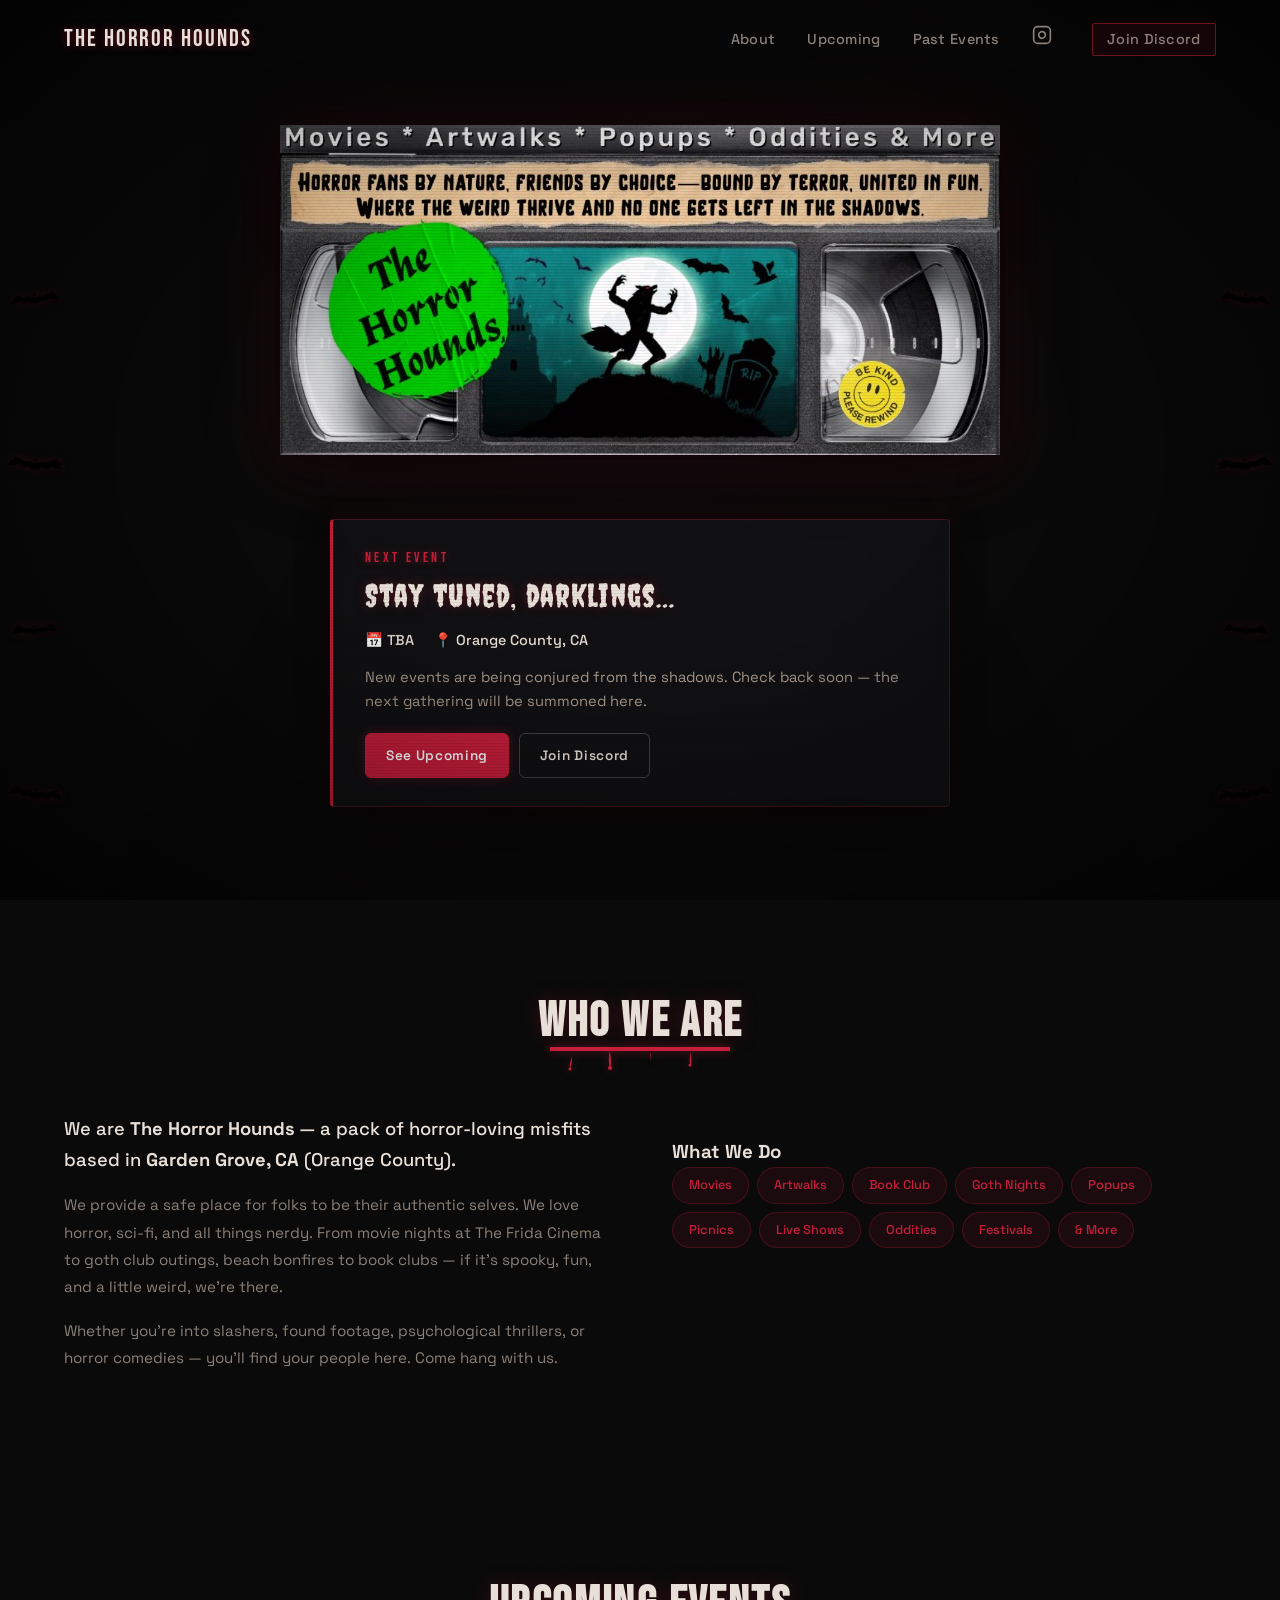
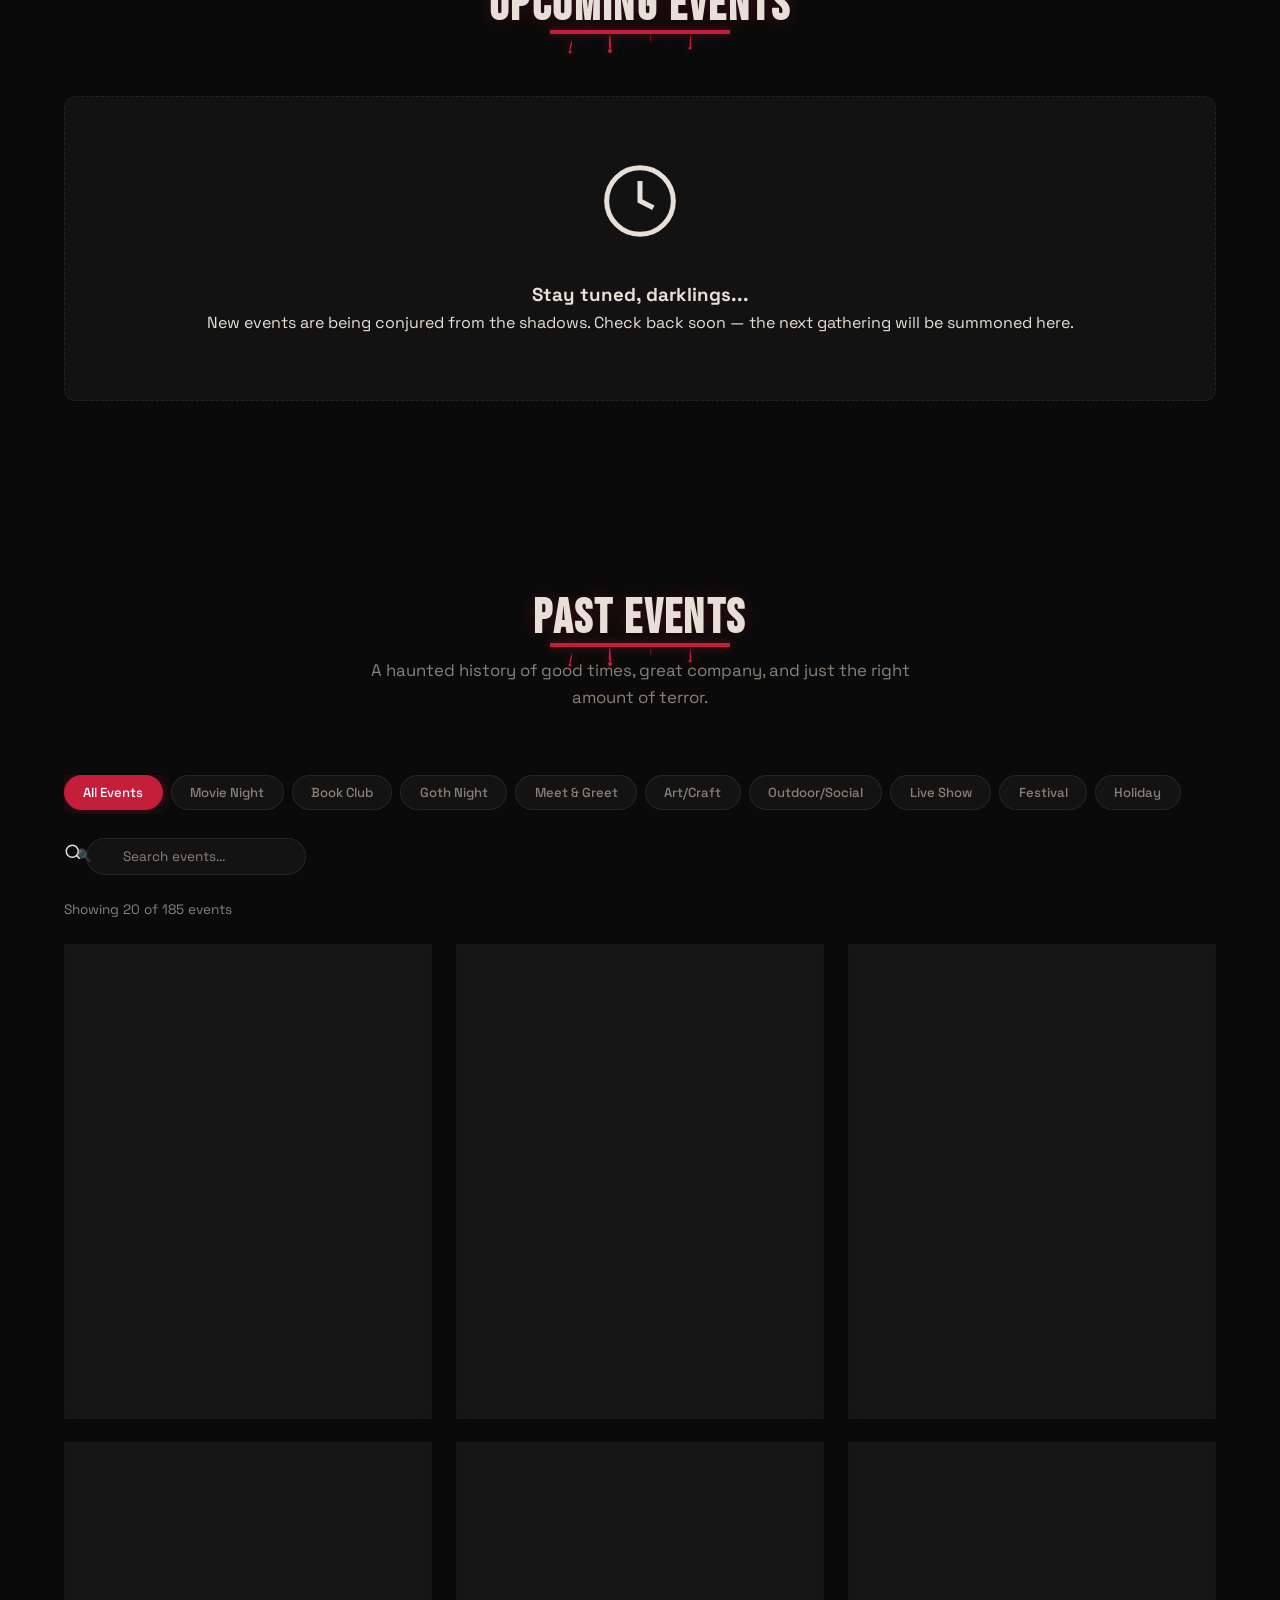
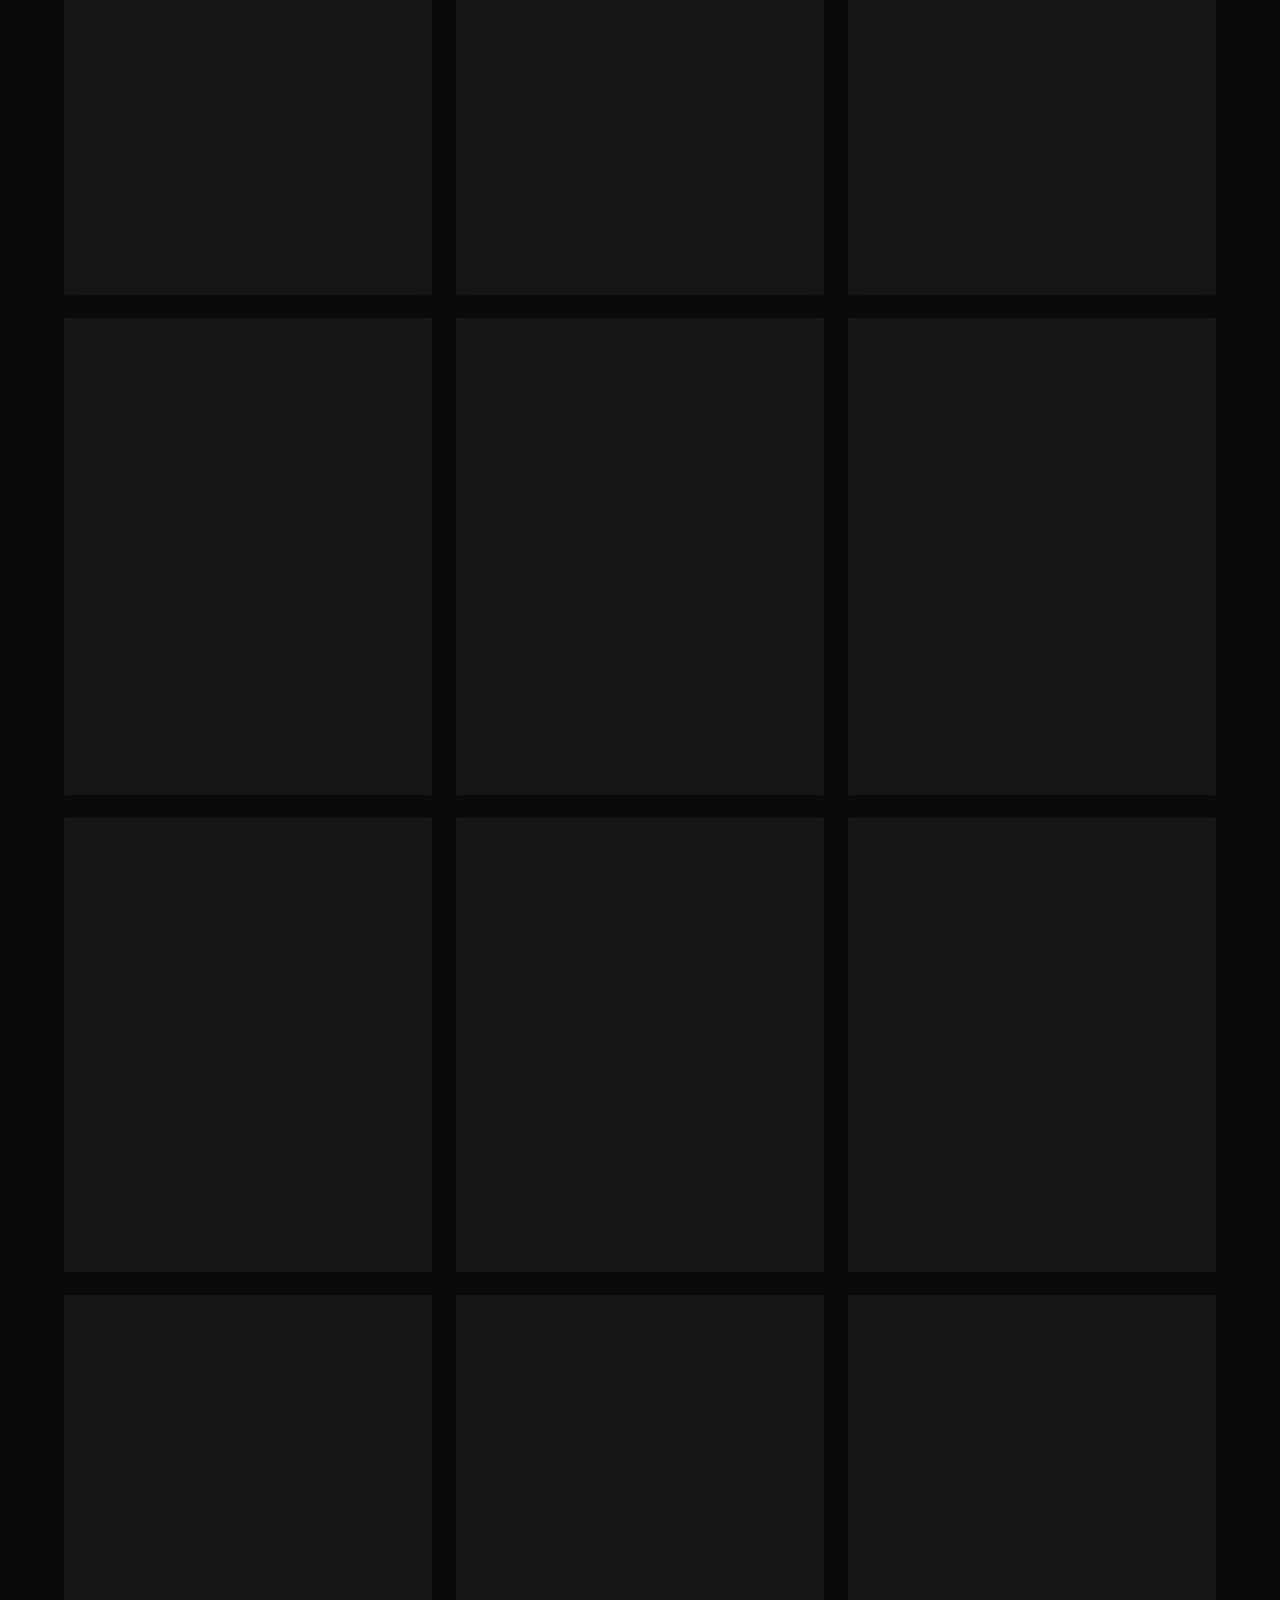
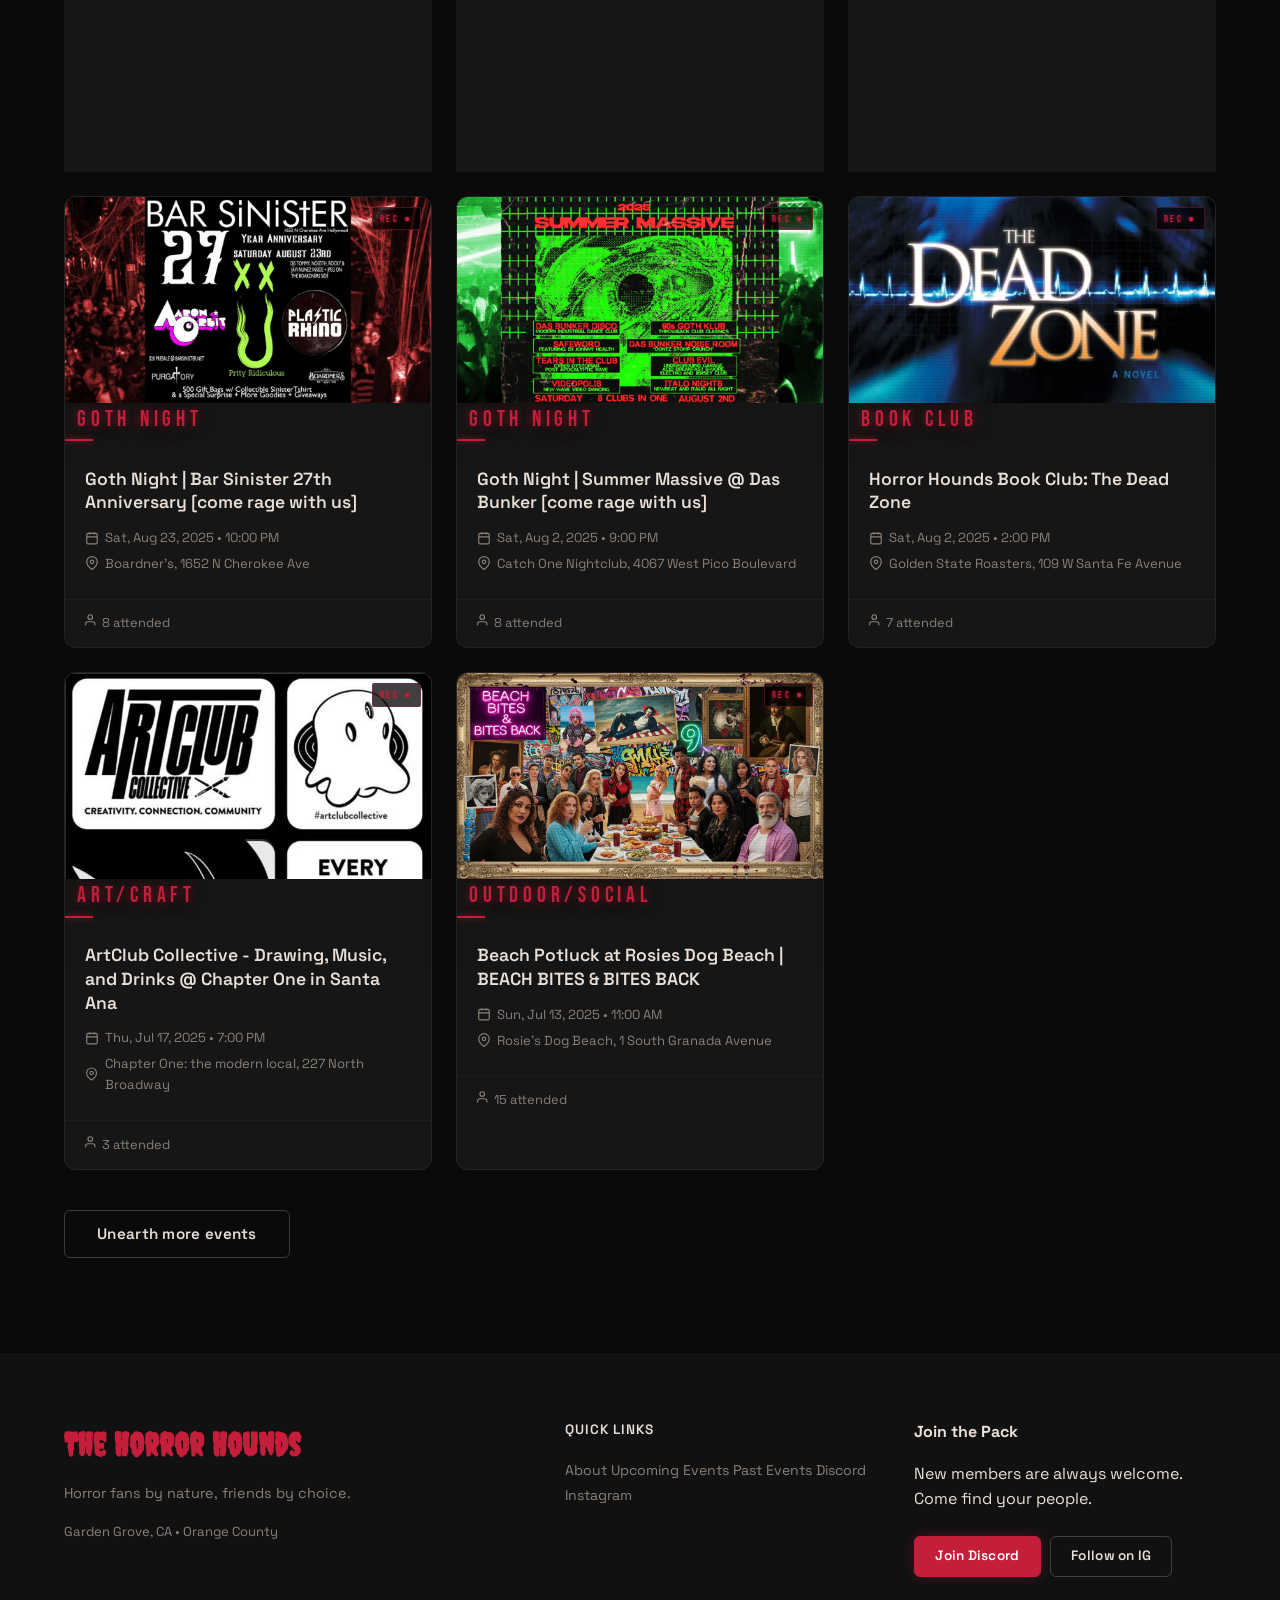
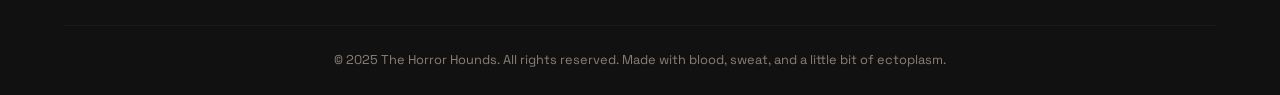
==== commit 20221163: "Replace hero VHS cassette with artwork image - Swap the CSS-constructed vhs-cassette-v2 hero for a s" ====
--- a/index.html
+++ b/index.html
@@ -9,39 +9,8 @@
   <link rel="preconnect" href="https://fonts.gstatic.com" crossorigin>
   <link href="https://fonts.googleapis.com/css2?family=Creepster&family=Bebas+Neue&family=Space+Grotesk:wght@300;400;500;600;700&family=VT323&display=swap" rel="stylesheet">
   <link rel="stylesheet" href="css/styles.css">
-  <link rel="stylesheet" href="css/hero-vhs.css?v=2">
 </head>
 <body>
-  <!-- VHS tape border frame at top -->
-  <div class="vhs-frame" aria-hidden="true">
-    <div class="vhs-tape-strand"></div>
-    <div class="vhs-scan"></div>
-    <div class="vhs-cassette">
-      <span class="vhs-screw vhs-screw-tl"></span>
-      <div class="vhs-reel vhs-reel-left">
-        <div class="vhs-reel-inner"></div>
-        <div class="vhs-reel-hub"></div>
-      </div>
-      <div class="vhs-label">
-        <div class="vhs-label-stripe"></div>
-        <div class="vhs-label-body">
-          <div class="vhs-label-title">The Horror Hounds</div>
-          <div class="vhs-label-sub">VOL. &#8734; &bull; REC &#9679; &bull; SLP</div>
-        </div>
-      </div>
-      <div class="vhs-reel vhs-reel-right">
-        <div class="vhs-reel-inner"></div>
-        <div class="vhs-reel-hub"></div>
-      </div>
-      <span class="vhs-tab"></span>
-      <span class="vhs-screw vhs-screw-tr"></span>
-    </div>
-    <div class="vhs-rec-badge">
-      <span class="vhs-rec-dot"></span>
-      <span>REC</span>
-    </div>
-  </div>
-
   <!-- Page-wide CRT scanline overlay (horror atmosphere) -->
   <div class="crt-overlay" aria-hidden="true"></div>
   <div class="crt-vignette" aria-hidden="true"></div>
@@ -91,50 +60,19 @@
     </div>
   </nav>
 
-  <!-- Hero Section — VHS cassette -->
+  <!-- Hero Section — VHS tape image -->
   <section class="hero" id="hero">
-    <div class="vhs-stage">
-      <div class="vhs-cassette-v2">
-        <!-- Corner screws -->
-        <span class="vhs-screw-v2 tl"></span>
-        <span class="vhs-screw-v2 tr"></span>
-        <span class="vhs-screw-v2 bl"></span>
-        <span class="vhs-screw-v2 br"></span>
-
-        <!-- Hamburger menu, inside the cassette -->
-        <div class="vhs-menu">
-          <button class="vhs-menu-toggle" id="vhsMenuToggle" aria-expanded="false" aria-controls="vhsMenuPanel" aria-label="Open menu">
-            <span class="bar"></span><span class="bar"></span><span class="bar"></span>
-          </button>
-          <div class="vhs-menu-panel" id="vhsMenuPanel" role="menu">
-            <a href="#about" role="menuitem">About</a>
-            <a href="#upcoming" role="menuitem">Upcoming</a>
-            <a href="#past-events" role="menuitem">Past Events</a>
-            <a href="https://www.instagram.com/thehorrorhoundsmeetup/" target="_blank" rel="noopener" role="menuitem">Instagram</a>
-            <a href="https://discord.gg/Q2hhyeknyr" target="_blank" rel="noopener" class="menu-cta" role="menuitem">Join Discord</a>
-          </div>
-        </div>
-
-        <!-- Left reel -->
-        <div class="vhs-reel-well left" aria-hidden="true">
-          <div class="vhs-reel-disk"></div>
-          <div class="vhs-reel-hub-v2"></div>
-        </div>
-
-        <!-- Label -->
-        <div class="vhs-label-v2">
-          <div class="vhs-label-body-v2">
-            <h1 class="vhs-label-title-v2">Horror<br>Hounds</h1>
-            <p class="vhs-label-tagline">Horror fans by nature, friends by choice.</p>
-          </div>
-        </div>
-
-        <!-- Right reel -->
-        <div class="vhs-reel-well right" aria-hidden="true">
-          <div class="vhs-reel-disk"></div>
-          <div class="vhs-reel-hub-v2"></div>
-        </div>
-      </div>
+    <div class="hero-vhs">
+      <img class="vhs-image" src="img/vhs-hero.png" alt="The Horror Hounds &mdash; Horror fans by nature, friends by choice. Movies, Artwalks, Popups, Oddities &amp; More.">
+      <div class="vhs-scan" aria-hidden="true"></div>
+    </div>
+
+    <!-- Title/tagline: present below the tape in DOM for a11y + SEO, visually hidden -->
+    <div class="vhs-label-sr">
+      <h1>Horror Hounds</h1>
+      <p>Horror fans by nature, friends by choice &mdash; bound by terror, united in fun.</p>
+      <p>Where the weird thrive and no one gets left in the shadows.</p>
+      <p>Movies &bull; Artwalks &bull; Popups &bull; Oddities &amp; More</p>
     </div>
 
     <!-- Next event card -->
@@ -147,8 +85,8 @@
       </div>
       <p class="evt-desc">New events are being conjured from the shadows. Check back soon &mdash; the next gathering will be summoned here.</p>
       <div class="evt-actions">
-        <a href="#upcoming" class="btn">See Upcoming</a>
-        <a href="https://discord.gg/Q2hhyeknyr" target="_blank" rel="noopener" class="btn ghost">Join Discord</a>
+        <a href="#upcoming" class="btn btn-primary">See Upcoming</a>
+        <a href="https://discord.gg/Q2hhyeknyr" target="_blank" rel="noopener" class="btn btn-outline">Join Discord</a>
       </div>
     </div>
 
@@ -159,29 +97,6 @@
       <div class="stat"><span class="stat-number" data-target="4">0</span><span class="stat-label">Years</span></div>
     </div>
   </section>
-
-  <script>
-    // Hamburger menu toggle
-    (function() {
-      const btn = document.getElementById('vhsMenuToggle');
-      const panel = document.getElementById('vhsMenuPanel');
-      if (!btn || !panel) return;
-      btn.addEventListener('click', () => {
-        const open = panel.classList.toggle('open');
-        btn.setAttribute('aria-expanded', open ? 'true' : 'false');
-      });
-      document.addEventListener('click', (e) => {
-        if (!panel.contains(e.target) && !btn.contains(e.target)) {
-          panel.classList.remove('open');
-          btn.setAttribute('aria-expanded', 'false');
-        }
-      });
-      panel.querySelectorAll('a').forEach(a => a.addEventListener('click', () => {
-        panel.classList.remove('open');
-        btn.setAttribute('aria-expanded', 'false');
-      }));
-    })();
-  </script>
 
   <!-- About Section -->
   <section class="about" id="about">
--- a/css/styles.css
+++ b/css/styles.css
@@ -715,12 +715,31 @@
 
 .event-card-category {
   display: inline-block;
-  font-size: 0.7rem;
-  font-weight: 600;
-  letter-spacing: 0.08em;
+  font-family: 'Bebas Neue', sans-serif;
+  font-size: 1.35rem;
+  font-weight: 400;
+  letter-spacing: 0.22em;
   text-transform: uppercase;
   color: #c41e3a;
-  margin-bottom: 0.5rem;
+  margin-bottom: 0.65rem;
+  padding-left: 0.75rem;
+  padding-right: 0.2em; /* compensate for trailing letter-spacing */
+  text-shadow:
+    0 0 10px rgba(196, 30, 58, 0.55),
+    0 0 24px rgba(196, 30, 58, 0.25);
+  position: relative;
+}
+
+.event-card-category::after {
+  /* Thin red rail under the category tag */
+  content: '';
+  position: absolute;
+  left: 0;
+  bottom: -4px;
+  width: 28px;
+  height: 2px;
+  background: #c41e3a;
+  box-shadow: 0 0 6px rgba(196, 30, 58, 0.8);
 }
 
 .event-card-title {
@@ -1178,365 +1197,64 @@
 }
 
 /* ============================================
-   VHS TAPE TOP BORDER FRAME  (horror-themed)
-   ============================================ */
-
-.vhs-frame {
-  position: fixed;
-  top: 0;
-  left: 0;
-  right: 0;
-  height: 96px;
-  z-index: 120;
-  /* Layered plastic body with highlight + deep shadow */
-  background:
-    /* Molded plastic highlight strip at top */
-    linear-gradient(180deg,
-      #3a3a3a 0%,
-      #2a2a2a 2%,
-      #1a1a1a 4%,
-      #141414 30%,
-      #0c0c0c 70%,
-      #050505 96%,
-      #000 100%);
-  border-bottom: 4px solid #000;
-  box-shadow:
-    0 6px 22px rgba(0, 0, 0, 0.85),
-    0 12px 40px rgba(196, 30, 58, 0.12),
-    inset 0 1px 0 rgba(255, 255, 255, 0.08),
-    inset 0 -2px 0 rgba(0, 0, 0, 0.9);
-  overflow: hidden;
-}
-
-/* Plastic vent slits across top */
-.vhs-frame::before {
-  content: '';
-  position: absolute;
-  top: 6px;
-  left: 0;
-  right: 0;
-  height: 5px;
-  background: repeating-linear-gradient(
-    90deg,
-    rgba(255, 255, 255, 0.05) 0 2px,
-    transparent 2px 6px
-  );
-  pointer-events: none;
-}
-
-/* Subtle plastic sheen */
-.vhs-frame::after {
-  content: '';
-  position: absolute;
-  inset: 14px 0 14px 0;
-  background: radial-gradient(
-    ellipse at 50% 30%,
-    rgba(255, 255, 255, 0.04) 0%,
-    transparent 55%
-  );
-  pointer-events: none;
-}
-
-/* Magnetic tape visible between reels */
-.vhs-tape-strand {
-  position: absolute;
-  top: 50%;
-  left: 13%;
-  right: 13%;
-  height: 4px;
-  transform: translateY(-50%);
-  background: linear-gradient(180deg,
-    #2a1a08 0%,
-    #5a3a1a 30%,
-    #8a5a2a 50%,
-    #5a3a1a 70%,
-    #2a1a08 100%);
-  box-shadow:
-    0 0 4px rgba(0, 0, 0, 0.8),
-    inset 0 0 2px rgba(255, 200, 120, 0.2);
-  opacity: 0.9;
-  z-index: 1;
-  pointer-events: none;
-}
-
-/* Faint scanlines across the whole cassette (analog video feel) */
-.vhs-scan {
+   HERO VHS — image-based
+   ============================================ */
+
+.hero-vhs {
+  position: relative;
+  display: inline-block;
+  max-width: 100%;
+  filter: drop-shadow(0 10px 30px rgba(0, 0, 0, 0.8))
+          drop-shadow(0 0 24px rgba(196, 30, 58, 0.18));
+  margin-bottom: 2rem;
+}
+
+.hero-vhs .vhs-image {
+  display: block;
+  width: 100%;
+  max-width: 720px;
+  height: auto;
+}
+
+/* Scanline overlay clipped to the image shape */
+.hero-vhs .vhs-scan {
   position: absolute;
   inset: 0;
-  z-index: 1;
   pointer-events: none;
   background: repeating-linear-gradient(
     180deg,
     transparent 0 2px,
-    rgba(255, 255, 255, 0.025) 2px 3px
+    rgba(255, 255, 255, 0.06) 2px 3px
   );
-  opacity: 0.9;
+  opacity: 0.6;
   mix-blend-mode: overlay;
   animation: vhsFlicker 6s steps(12) infinite;
+  border-radius: inherit;
 }
 
 @keyframes vhsFlicker {
-  0%, 92%, 100% { opacity: 0.9; }
-  93%           { opacity: 0.4; transform: translateX(-1px); }
-  95%           { opacity: 1.0; transform: translateX(1px); }
-  96%           { opacity: 0.5; }
-}
-
-.vhs-cassette {
-  position: relative;
-  max-width: 1200px;
-  margin: 0 auto;
-  height: 100%;
-  padding: 0 2rem;
-  display: flex;
-  align-items: center;
-  justify-content: center;
-  gap: 1.25rem;
-  z-index: 2;
-}
-
-/* --- Corner screws --- */
-.vhs-screw {
+  0%, 92%, 100% { opacity: 0.6; }
+  93%           { opacity: 0.25; transform: translateX(-1px); }
+  95%           { opacity: 0.85; transform: translateX(1px); }
+  96%           { opacity: 0.35; }
+}
+
+/* Visually hidden title/label text: present in DOM for a11y + SEO, not rendered */
+.vhs-label-sr {
   position: absolute;
-  width: 8px;
-  height: 8px;
-  border-radius: 50%;
-  background:
-    radial-gradient(circle at 30% 30%, #6a6a6a 0%, #2a2a2a 50%, #050505 100%);
-  box-shadow: inset 0 0 1px rgba(0,0,0,0.9), 0 0 2px rgba(0,0,0,0.8);
-}
-.vhs-screw::after {
-  /* Cross-head */
-  content: '';
-  position: absolute;
-  inset: 2px;
-  background:
-    linear-gradient(0deg, transparent 44%, #000 44% 56%, transparent 56%),
-    linear-gradient(90deg, transparent 44%, #000 44% 56%, transparent 56%);
-}
-.vhs-screw-tl { top: 12px; left: 18px; }
-.vhs-screw-tr { top: 12px; right: 18px; }
-
-/* --- Write-protect tab (right edge) --- */
-.vhs-tab {
-  position: absolute;
-  top: 14px;
-  right: 52px;
-  width: 14px;
-  height: 10px;
-  background: linear-gradient(180deg, #4a3a2a, #1a1208);
-  border: 1px solid #000;
-  box-shadow: inset 0 1px 0 rgba(255,255,255,0.1);
-}
-
-/* --- Reels --- */
-.vhs-reel {
-  width: 62px;
-  height: 62px;
-  border-radius: 50%;
-  background:
-    radial-gradient(circle at 30% 30%, #5a5a5a 0%, #1a1a1a 50%, #050505 100%);
-  border: 2px solid #000;
-  flex-shrink: 0;
-  position: relative;
-  box-shadow:
-    inset 0 0 14px rgba(0, 0, 0, 0.95),
-    inset 0 2px 2px rgba(255, 255, 255, 0.06),
-    0 0 8px rgba(0, 0, 0, 0.9),
-    0 0 18px rgba(196, 30, 58, 0.08);
-}
-
-.vhs-reel-inner {
-  position: absolute;
-  inset: 6px;
-  border-radius: 50%;
-  background:
-    /* Spokes pattern */
-    conic-gradient(from 0deg,
-      #4a4a4a 0deg 22deg, #0a0a0a 22deg 45deg,
-      #4a4a4a 45deg 67deg, #0a0a0a 67deg 90deg,
-      #4a4a4a 90deg 112deg, #0a0a0a 112deg 135deg,
-      #4a4a4a 135deg 157deg, #0a0a0a 157deg 180deg,
-      #4a4a4a 180deg 202deg, #0a0a0a 202deg 225deg,
-      #4a4a4a 225deg 247deg, #0a0a0a 247deg 270deg,
-      #4a4a4a 270deg 292deg, #0a0a0a 292deg 315deg,
-      #4a4a4a 315deg 337deg, #0a0a0a 337deg 360deg);
-  animation: reelSpin 10s linear infinite;
-  box-shadow: inset 0 0 6px rgba(0, 0, 0, 0.9);
-}
-
-.vhs-reel-hub {
-  position: absolute;
-  top: 50%;
-  left: 50%;
-  width: 18px;
-  height: 18px;
-  border-radius: 50%;
-  background:
-    radial-gradient(circle at 40% 40%, #7a7a7a 0%, #2a2a2a 60%, #000 100%);
-  transform: translate(-50%, -50%);
-  z-index: 3;
-  box-shadow:
-    inset 0 0 3px rgba(0,0,0,0.9),
-    0 0 2px rgba(0,0,0,0.8);
-}
-.vhs-reel-hub::after {
-  /* Tiny center post */
-  content: '';
-  position: absolute;
-  top: 50%;
-  left: 50%;
-  width: 4px;
-  height: 4px;
-  border-radius: 50%;
-  background: #000;
-  border: 1px solid #5a5a5a;
-  transform: translate(-50%, -50%);
-}
-
-.vhs-reel-right .vhs-reel-inner {
-  animation-direction: reverse;
-  animation-duration: 13s;
-}
-
-@keyframes reelSpin {
-  from { transform: rotate(0deg); }
-  to   { transform: rotate(360deg); }
-}
-
-/* --- Label --- */
-.vhs-label {
-  flex: 1;
-  max-width: 540px;
-  min-width: 0;
-  height: 64px;
-  background:
-    linear-gradient(180deg, #f6eedc 0%, #e4d9bf 100%);
-  border: 1px solid #6a6058;
-  border-radius: 2px;
-  position: relative;
-  box-shadow:
-    inset 0 1px 2px rgba(0, 0, 0, 0.35),
-    0 1px 3px rgba(0, 0, 0, 0.6),
-    0 0 0 1px rgba(0, 0, 0, 0.15);
+  width: 1px;
+  height: 1px;
+  padding: 0;
+  margin: -1px;
   overflow: hidden;
-}
-
-/* Fine paper grain on label */
-.vhs-label::before {
-  content: '';
-  position: absolute;
-  inset: 0;
-  background:
-    repeating-linear-gradient(
-      90deg,
-      rgba(0,0,0,0.015) 0 1px,
-      transparent 1px 3px
-    );
-  pointer-events: none;
-}
-
-.vhs-label-stripe {
-  position: absolute;
+  clip: rect(0, 0, 0, 0);
+  white-space: nowrap;
+  border: 0;
+}
+
+/* Return nav to top (no top border VHS anymore) */
+.main-nav {
   top: 0;
-  left: 0;
-  right: 0;
-  height: 12px;
-  background: linear-gradient(180deg, #d42545 0%, #a3182f 100%);
-  border-bottom: 1px solid rgba(0, 0, 0, 0.35);
-  box-shadow: inset 0 -2px 0 rgba(0,0,0,0.15);
-}
-
-/* Holes along the top of the label (classic VHS label look) */
-.vhs-label-stripe::after {
-  content: '';
-  position: absolute;
-  top: 3px;
-  left: 0;
-  right: 0;
-  height: 5px;
-  background: radial-gradient(circle,
-    rgba(0,0,0,0.4) 0.5px,
-    transparent 1.2px);
-  background-size: 18px 5px;
-  background-repeat: repeat-x;
-  opacity: 0.5;
-}
-
-.vhs-label-body {
-  position: absolute;
-  left: 0;
-  right: 0;
-  top: 12px;
-  bottom: 0;
-  display: flex;
-  flex-direction: column;
-  align-items: center;
-  justify-content: center;
-  padding: 4px 12px;
-  gap: 2px;
-}
-
-.vhs-label-title {
-  font-family: 'Creepster', 'Bebas Neue', sans-serif;
-  font-size: 1.35rem;
-  letter-spacing: 0.05em;
-  color: #1a0a0a;
-  text-shadow: 0 1px 0 rgba(255, 255, 255, 0.35);
-  line-height: 1;
-  white-space: nowrap;
-  overflow: hidden;
-  text-overflow: ellipsis;
-  max-width: 100%;
-}
-
-.vhs-label-sub {
-  font-family: 'Bebas Neue', sans-serif;
-  font-size: 0.7rem;
-  letter-spacing: 0.25em;
-  color: #6a3a3a;
-  text-transform: uppercase;
-  line-height: 1;
-}
-
-/* --- REC badge (floating) --- */
-.vhs-rec-badge {
-  position: absolute;
-  top: 50%;
-  right: 16px;
-  transform: translateY(-50%);
-  display: flex;
-  align-items: center;
-  gap: 6px;
-  font-family: 'Bebas Neue', sans-serif;
-  font-size: 0.82rem;
-  letter-spacing: 0.28em;
-  color: #e8e0d8;
-  background: rgba(0, 0, 0, 0.55);
-  border: 1px solid rgba(196, 30, 58, 0.5);
-  padding: 4px 10px 3px;
-  border-radius: 2px;
-  z-index: 3;
-  text-shadow: 0 0 6px rgba(196, 30, 58, 0.6);
-}
-
-.vhs-rec-dot {
-  width: 7px;
-  height: 7px;
-  border-radius: 50%;
-  background: #c41e3a;
-  box-shadow: 0 0 6px #c41e3a, 0 0 12px rgba(196, 30, 58, 0.6);
-  animation: recPulse 1.6s ease-in-out infinite;
-}
-
-@keyframes recPulse {
-  0%, 100% { opacity: 1; }
-  50%      { opacity: 0.3; }
-}
-
-/* Push nav down to sit below VHS frame */
-.main-nav {
-  top: 96px;
 }
 
 /* ============================================
@@ -1572,16 +1290,17 @@
     );
 }
 
-/* Subtle overall flicker on the whole page */
-body {
-  animation: bodyFlicker 7s steps(20) infinite;
-}
-
-@keyframes bodyFlicker {
-  0%, 94%, 100% { filter: brightness(1); }
-  95%           { filter: brightness(1.08); }
-  96%           { filter: brightness(0.92); }
-  97%           { filter: brightness(1.04); }
+/* Subtle overall flicker — applied to crt-overlay (NOT body),
+   because filter on body breaks position:fixed descendants. */
+.crt-overlay {
+  animation: crtFlicker 7s steps(20) infinite;
+}
+
+@keyframes crtFlicker {
+  0%, 94%, 100% { opacity: 0.55; }
+  95%           { opacity: 0.35; }
+  96%           { opacity: 0.7;  }
+  97%           { opacity: 0.45; }
 }
 
 /* ============================================
@@ -1806,7 +1525,7 @@
 
 .bat-column {
   position: fixed;
-  top: 180px;
+  top: 220px;
   bottom: 20px;
   width: 70px;
   z-index: 2;
@@ -1881,7 +1600,94 @@
 }
 
 /* ============================================
-   RESPONSIVE - VHS + Bats
+   HERO LAYOUT (image-based VHS + next-event card)
+   ============================================ */
+
+.hero {
+  display: flex;
+  flex-direction: column;
+  align-items: center;
+  justify-content: center;
+  gap: 2rem;
+  padding: 6rem 1.5rem 4rem;
+  min-height: 100vh;
+  text-align: center;
+}
+
+/* ===== Next event card ===== */
+.next-event-card {
+  max-width: 620px;
+  width: 100%;
+  background: rgba(20, 20, 24, 0.7);
+  border: 1px solid rgba(196, 30, 58, 0.3);
+  border-left: 3px solid #c41e3a;
+  border-radius: 4px;
+  padding: 1.75rem 2rem;
+  backdrop-filter: blur(6px);
+  -webkit-backdrop-filter: blur(6px);
+  box-shadow:
+    0 10px 30px rgba(0, 0, 0, 0.6),
+    0 0 24px rgba(196, 30, 58, 0.1);
+  text-align: left;
+  position: relative;
+  z-index: 3;
+}
+
+.next-event-card .evt-category {
+  font-family: 'Bebas Neue', sans-serif;
+  font-size: 0.85rem;
+  letter-spacing: 0.25em;
+  color: #c41e3a;
+  text-transform: uppercase;
+  text-shadow: 0 0 8px rgba(196, 30, 58, 0.5);
+  margin-bottom: 0.5rem;
+}
+
+.next-event-card .evt-title {
+  font-family: 'Creepster', 'Bebas Neue', sans-serif;
+  font-size: 2rem;
+  line-height: 1.1;
+  color: #e8e0d8;
+  letter-spacing: 0.03em;
+  margin-bottom: 1rem;
+  text-shadow: 0 0 12px rgba(196, 30, 58, 0.35);
+}
+
+.next-event-card .evt-meta {
+  display: flex;
+  flex-wrap: wrap;
+  gap: 1.25rem;
+  font-size: 0.9rem;
+  color: #c9b8ad;
+  margin-bottom: 0.9rem;
+}
+
+.next-event-card .evt-meta b {
+  color: #e8e0d8;
+  font-weight: 500;
+}
+
+.next-event-card .evt-desc {
+  color: #a89a8e;
+  font-size: 0.92rem;
+  line-height: 1.6;
+  margin-bottom: 1.25rem;
+}
+
+.next-event-card .evt-actions {
+  display: flex;
+  gap: 0.6rem;
+  flex-wrap: wrap;
+}
+
+.next-event-card .btn {
+  padding: 0.65rem 1.25rem;
+  font-size: 0.85rem;
+  letter-spacing: 0.05em;
+}
+
+/* ============================================
+   RESPONSIVE - Bats
    ============================================ */
 
 @media (max-width: 900px) {
@@ -1891,29 +1697,7 @@
   .bat-column .bat:nth-child(even) { width: 44px !important; }
 }
 
-@media (max-width: 900px) {
-  .vhs-frame { height: 80px; }
-  .main-nav  { top: 80px; }
-  .vhs-reel  { width: 52px; height: 52px; }
-  .vhs-label { height: 56px; max-width: 360px; }
-  .vhs-label-title { font-size: 1.1rem; }
-  .vhs-label-sub   { font-size: 0.62rem; letter-spacing: 0.2em; }
-  .vhs-rec-badge { font-size: 0.72rem; padding: 3px 8px 2px; }
-}
-
 @media (max-width: 640px) {
-  .vhs-frame { height: 68px; }
-  .main-nav  { top: 68px; }
-  .vhs-reel  { width: 42px; height: 42px; }
-  .vhs-reel-hub { width: 14px; height: 14px; }
-  .vhs-label { height: 46px; }
-  .vhs-label-stripe { height: 9px; }
-  .vhs-label-body   { top: 9px; }
-  .vhs-label-title  { font-size: 0.95rem; letter-spacing: 0.02em; }
-  .vhs-label-sub    { font-size: 0.56rem; letter-spacing: 0.18em; }
-  .vhs-screw, .vhs-tab { display: none; }
-  .vhs-rec-badge { display: none; }
-  .vhs-tape-strand { left: 22%; right: 22%; }
   /* Hide bats on mobile - they'd crowd content */
   .bat-column { display: none; }
   /* Lighter CRT effect on small screens for readability */
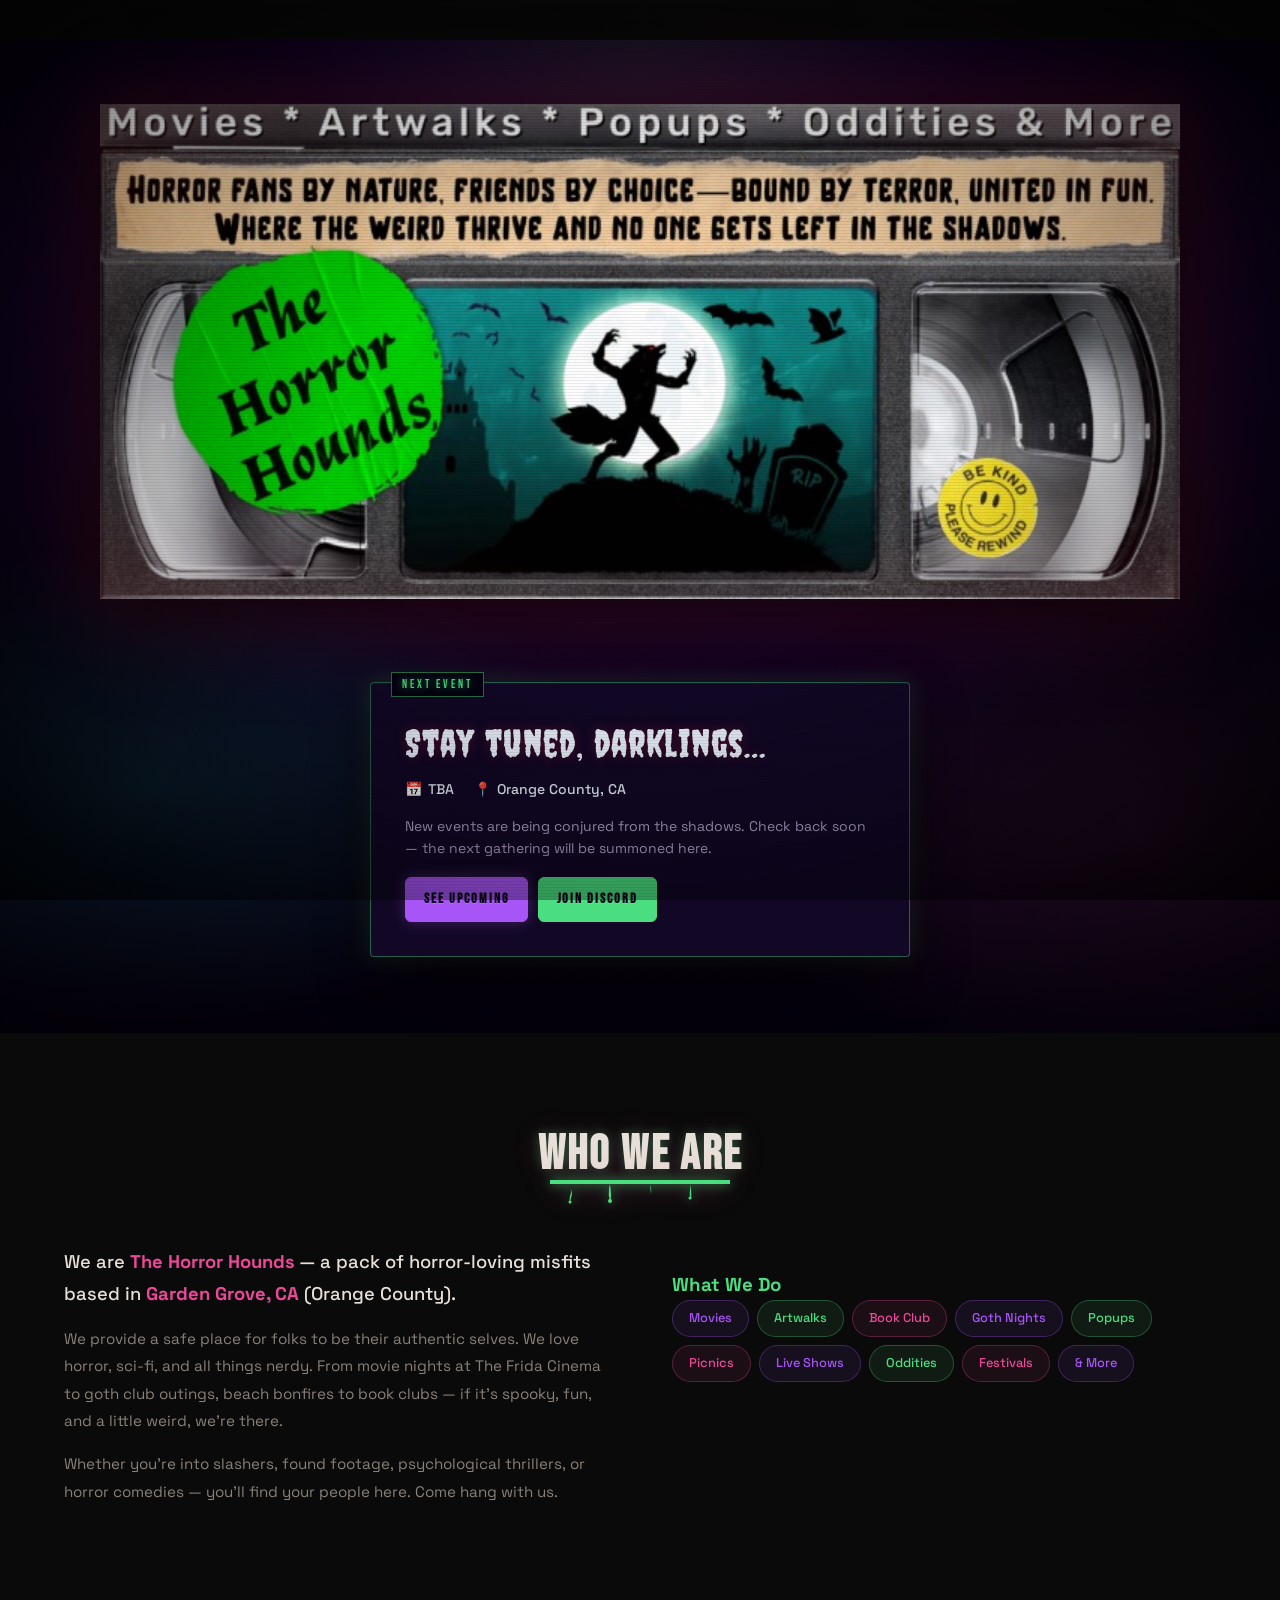
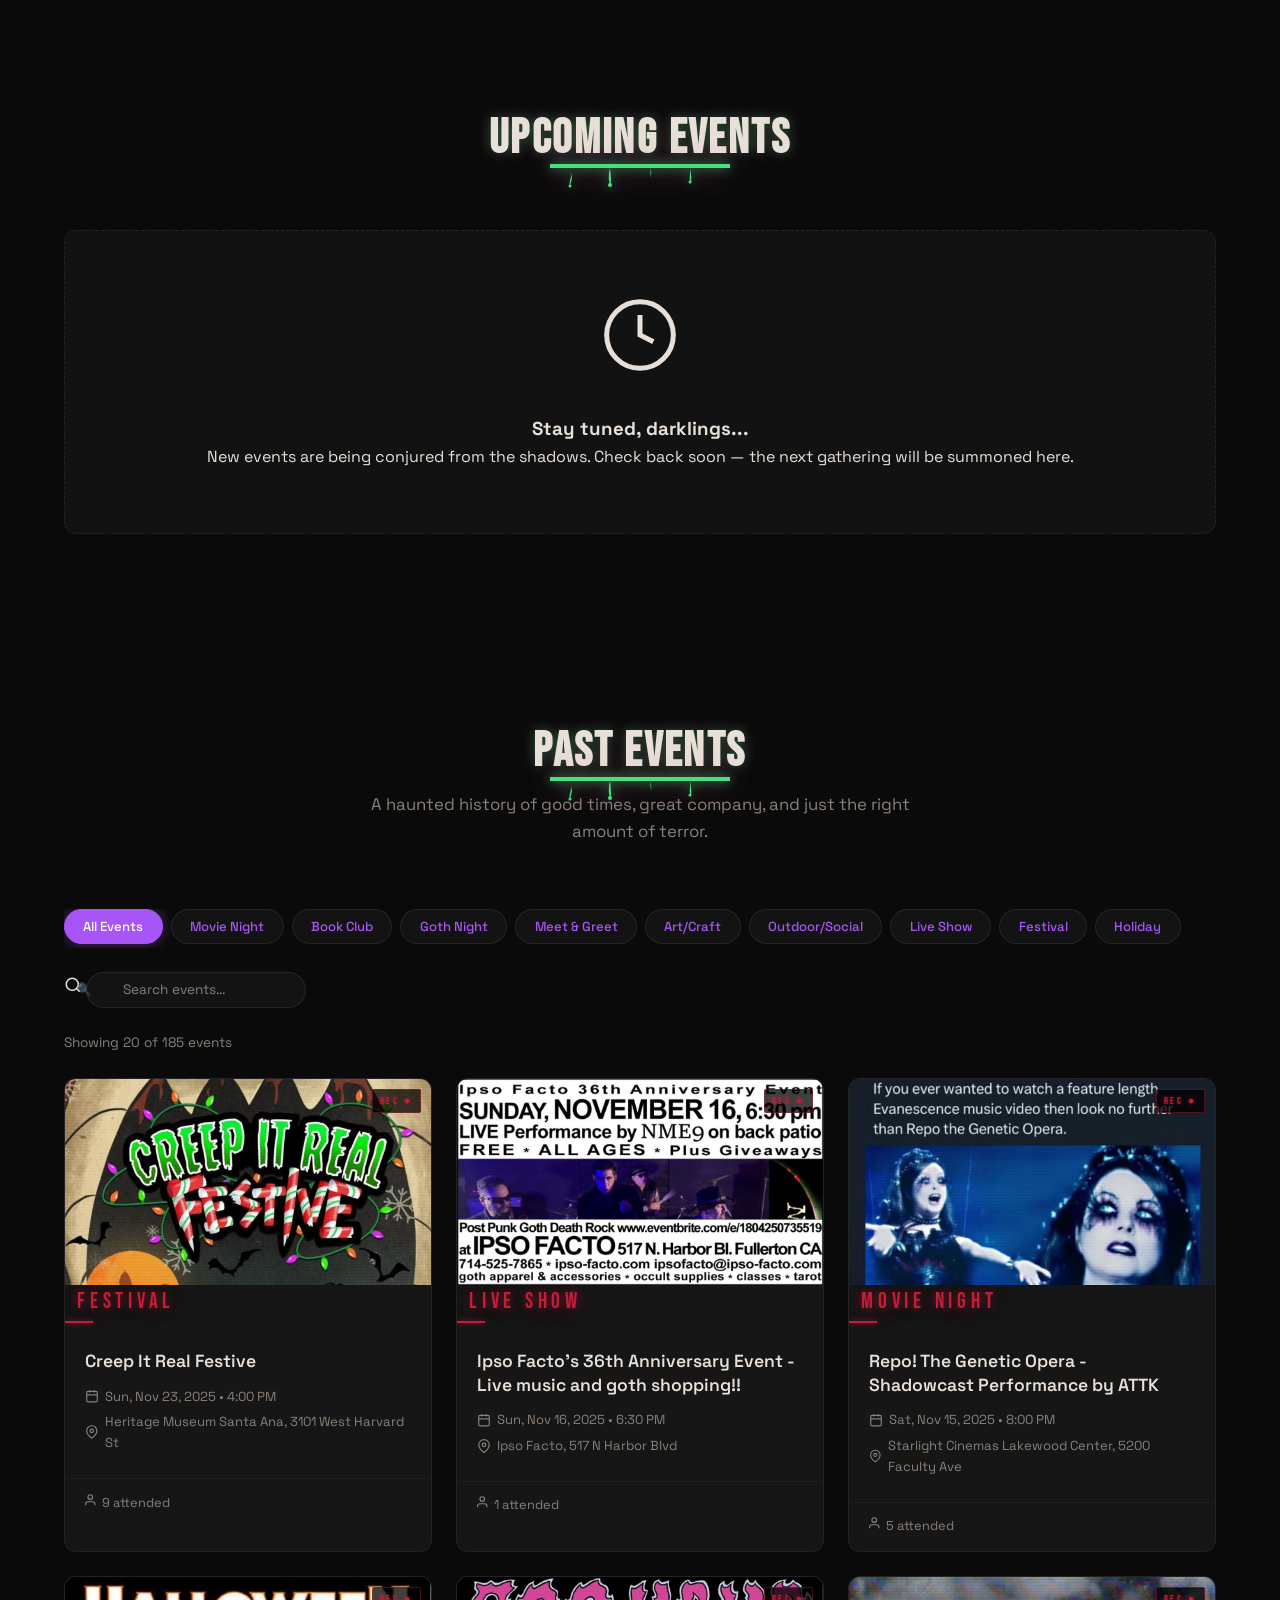
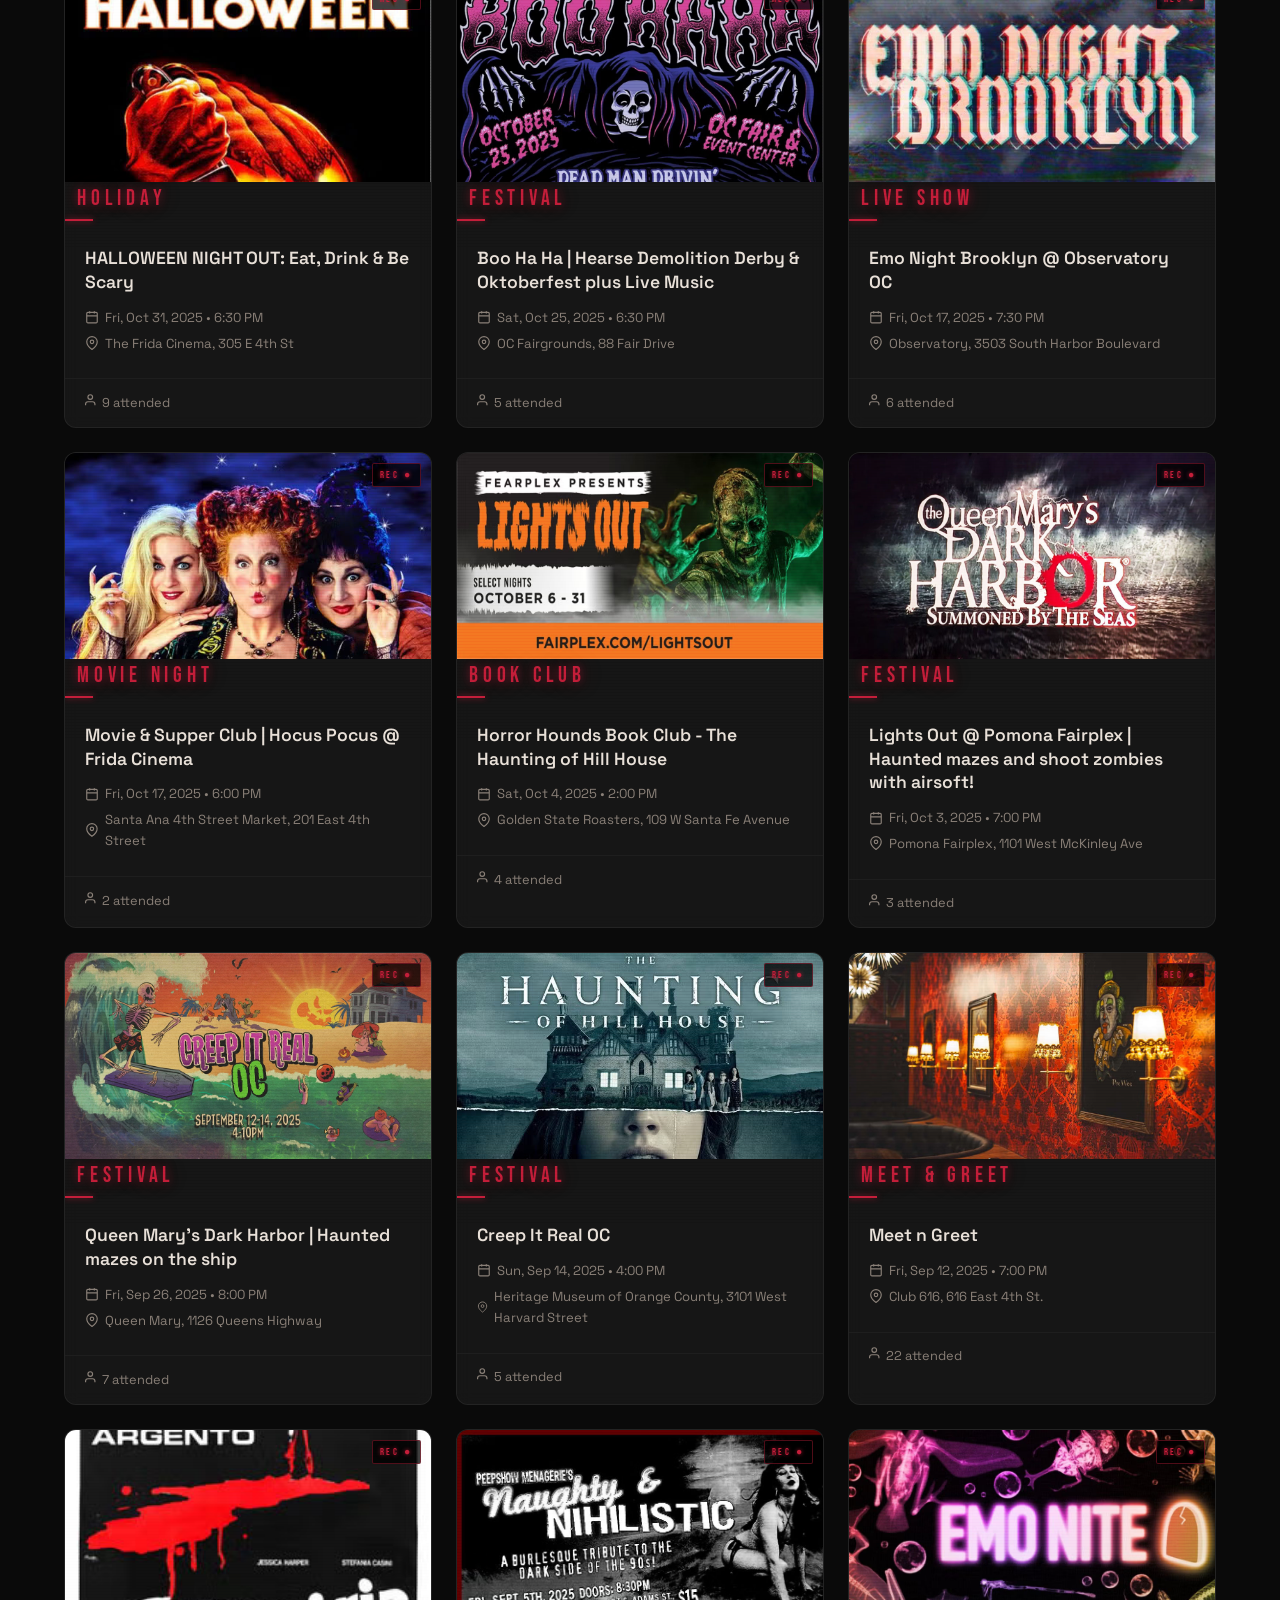
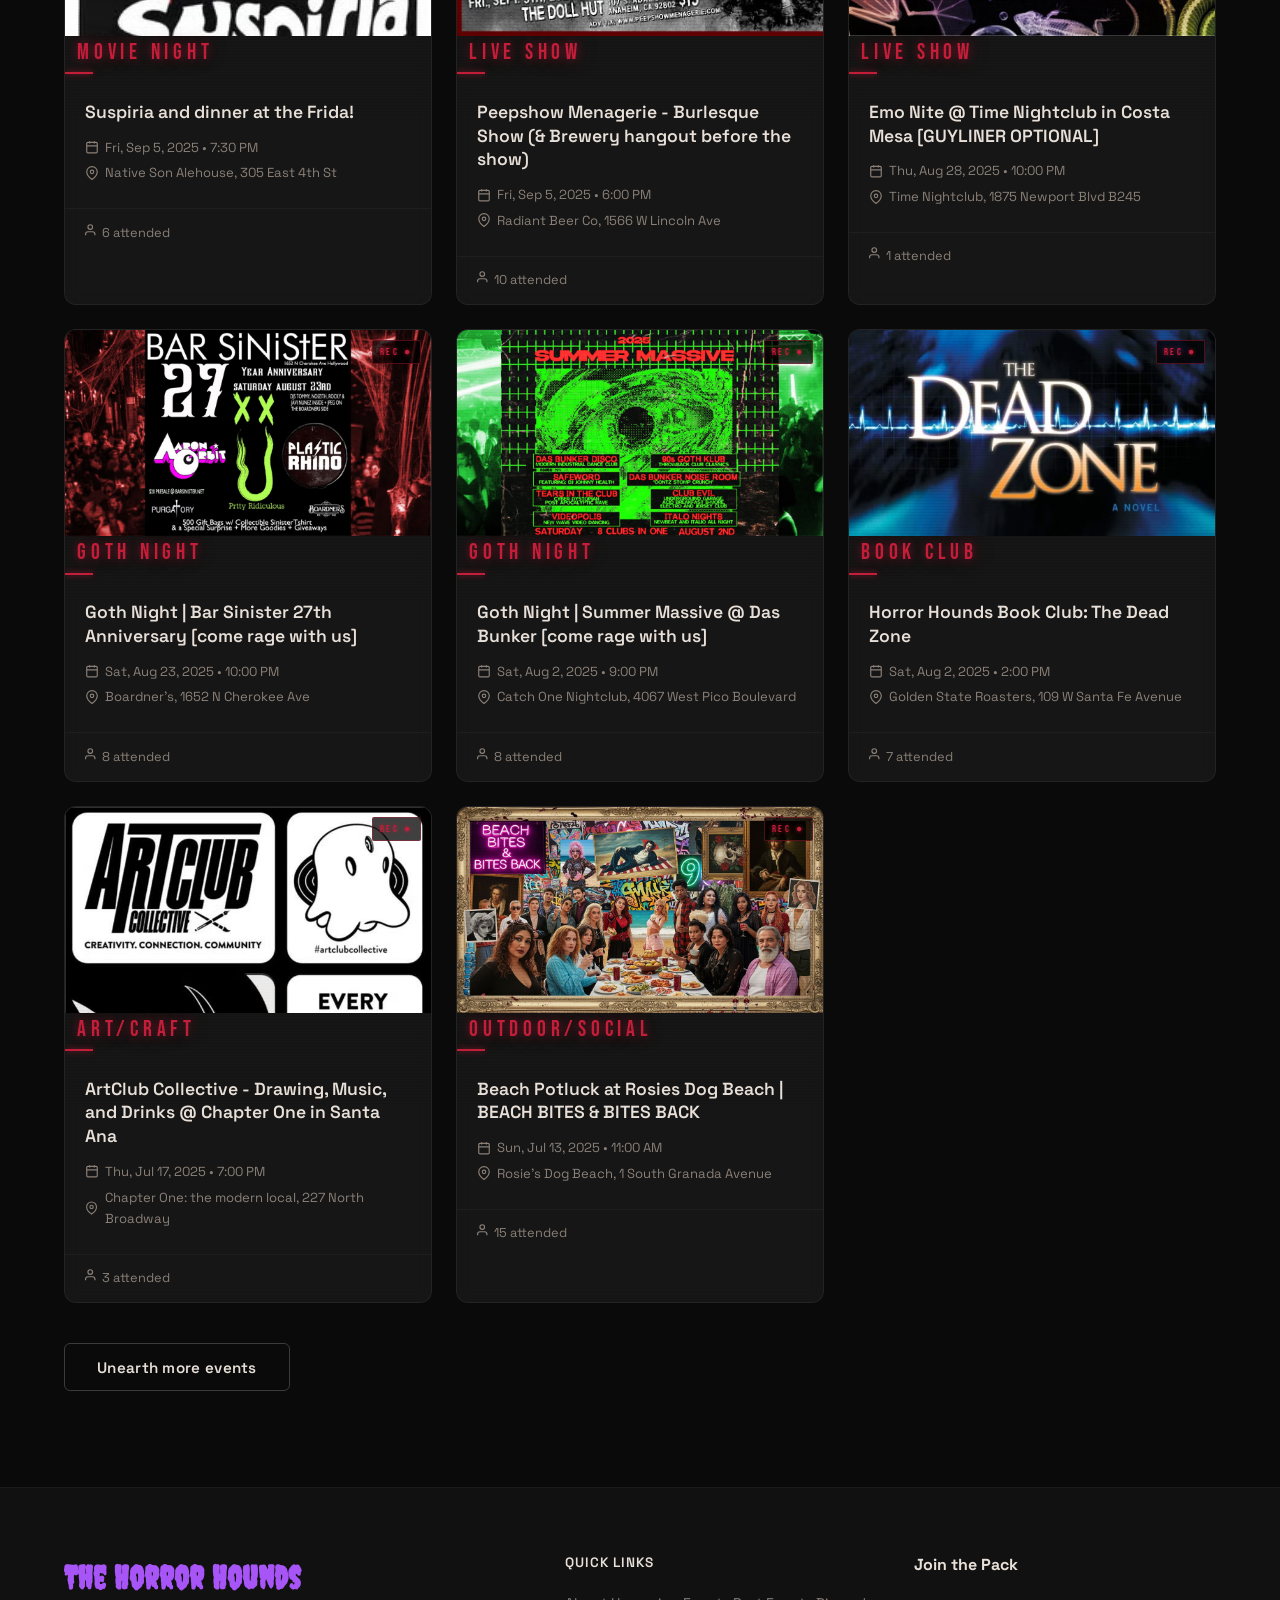
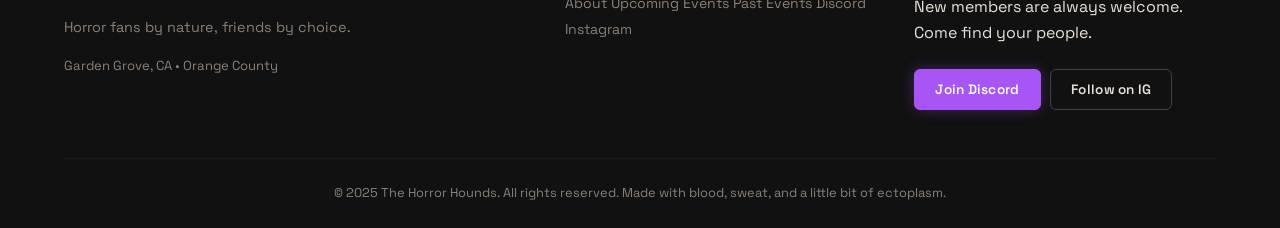
==== commit 35f900a8: "Restore neon-purple styling (re-add hero-vhs.css link) Previously removed css/hero-vhs.css from the " ====
--- a/index.html
+++ b/index.html
@@ -9,6 +9,7 @@
   <link rel="preconnect" href="https://fonts.gstatic.com" crossorigin>
   <link href="https://fonts.googleapis.com/css2?family=Creepster&family=Bebas+Neue&family=Space+Grotesk:wght@300;400;500;600;700&family=VT323&display=swap" rel="stylesheet">
   <link rel="stylesheet" href="css/styles.css">
+  <link rel="stylesheet" href="css/hero-vhs.css?v=2">
 </head>
 <body>
   <!-- Page-wide CRT scanline overlay (horror atmosphere) -->
--- a/css/styles.css
+++ b/css/styles.css
@@ -1197,26 +1197,60 @@
 }
 
 /* ============================================
-   HERO VHS — image-based
+   HERO VHS — image-based + spooky VHS effects
    ============================================ */
 
 .hero-vhs {
   position: relative;
-  display: inline-block;
+  display: block;
+  width: 1080px;
   max-width: 100%;
-  filter: drop-shadow(0 10px 30px rgba(0, 0, 0, 0.8))
-          drop-shadow(0 0 24px rgba(196, 30, 58, 0.18));
-  margin-bottom: 2rem;
+  margin: 0 auto 2rem;
+  /* Pulsing red horror aura around the tape */
+  filter:
+    drop-shadow(0 14px 40px rgba(0, 0, 0, 0.9))
+    drop-shadow(0 0 30px rgba(196, 30, 58, 0.35));
+  animation: vhsGlowPulse 4.5s ease-in-out infinite;
+}
+
+@keyframes vhsGlowPulse {
+  0%, 100% {
+    filter:
+      drop-shadow(0 14px 40px rgba(0, 0, 0, 0.9))
+      drop-shadow(0 0 24px rgba(196, 30, 58, 0.28));
+  }
+  50% {
+    filter:
+      drop-shadow(0 14px 40px rgba(0, 0, 0, 0.9))
+      drop-shadow(0 0 48px rgba(196, 30, 58, 0.55))
+      drop-shadow(0 0 80px rgba(196, 30, 58, 0.25));
+  }
 }
 
 .hero-vhs .vhs-image {
   display: block;
   width: 100%;
-  max-width: 720px;
   height: auto;
-}
-
-/* Scanline overlay clipped to the image shape */
+  position: relative;
+  z-index: 1;
+  /* Periodic subtle brightness jitter + chromatic split on the image itself */
+  animation: vhsImgFlicker 7s steps(24) infinite;
+  image-rendering: auto;
+}
+
+@keyframes vhsImgFlicker {
+  0%, 100%      { filter: none; }
+  3%            { filter: hue-rotate(-8deg) saturate(1.2) brightness(1.08); }
+  4%            { filter: none; }
+  42%           { filter: brightness(0.82) contrast(1.15); }
+  43%           { filter: none; }
+  88%           { filter: blur(0.4px) brightness(1.1) hue-rotate(4deg); }
+  89%           { filter: none; }
+  95%           { filter: brightness(1.3) contrast(1.2); }
+  96%           { filter: none; }
+}
+
+/* Scanline overlay clipped to the image area */
 .hero-vhs .vhs-scan {
   position: absolute;
   inset: 0;
@@ -1224,19 +1258,67 @@
   background: repeating-linear-gradient(
     180deg,
     transparent 0 2px,
-    rgba(255, 255, 255, 0.06) 2px 3px
+    rgba(255, 255, 255, 0.07) 2px 3px
   );
-  opacity: 0.6;
+  opacity: 0.55;
   mix-blend-mode: overlay;
   animation: vhsFlicker 6s steps(12) infinite;
-  border-radius: inherit;
+  z-index: 2;
 }
 
 @keyframes vhsFlicker {
-  0%, 92%, 100% { opacity: 0.6; }
+  0%, 92%, 100% { opacity: 0.55; transform: translateX(0); }
   93%           { opacity: 0.25; transform: translateX(-1px); }
   95%           { opacity: 0.85; transform: translateX(1px); }
-  96%           { opacity: 0.35; }
+  96%           { opacity: 0.35; transform: translateX(0); }
+}
+
+/* Tracking band: a bright horizontal distortion that sweeps down the tape periodically */
+.hero-vhs::before {
+  content: '';
+  position: absolute;
+  left: 0;
+  right: 0;
+  height: 14px;
+  z-index: 3;
+  pointer-events: none;
+  background: linear-gradient(
+    180deg,
+    transparent 0%,
+    rgba(255, 255, 255, 0.15) 30%,
+    rgba(196, 30, 58, 0.4) 50%,
+    rgba(255, 255, 255, 0.15) 70%,
+    transparent 100%
+  );
+  mix-blend-mode: screen;
+  filter: blur(1px);
+  animation: vhsTracking 9s linear infinite;
+  opacity: 0;
+}
+
+@keyframes vhsTracking {
+  /* Stays invisible most of the time; sweeps down every cycle */
+  0%, 100%  { top: -20px; opacity: 0; }
+  2%        { opacity: 0.9; }
+  14%       { top: 100%; opacity: 0.9; }
+  15%       { opacity: 0; }
+}
+
+/* Chromatic aberration — a faint red/cyan edge ghost of the image */
+.hero-vhs::after {
+  content: '';
+  position: absolute;
+  inset: 0;
+  z-index: 2;
+  pointer-events: none;
+  /* Crimson vignette around the tape that pulses with the glow */
+  background: radial-gradient(
+    ellipse at center,
+    transparent 60%,
+    rgba(196, 30, 58, 0.08) 80%,
+    rgba(196, 30, 58, 0.2) 100%
+  );
+  mix-blend-mode: screen;
 }
 
 /* Visually hidden title/label text: present in DOM for a11y + SEO, not rendered */
@@ -1525,7 +1607,7 @@
 
 .bat-column {
   position: fixed;
-  top: 220px;
+  top: 120px;
   bottom: 20px;
   width: 70px;
   z-index: 2;
@@ -1534,8 +1616,9 @@
   flex-direction: column;
   justify-content: space-around;
   align-items: center;
-  color: #000;
-  opacity: 0.85;
+  /* Silhouette with enough lift off true black that the drop-shadow reads */
+  color: #140808;
+  opacity: 0.95;
 }
 
 .bat-column-left  { left: 0; }
@@ -1545,8 +1628,9 @@
   width: 56px;
   height: auto;
   filter:
-    drop-shadow(0 0 4px rgba(196, 30, 58, 0.35))
-    drop-shadow(0 2px 3px rgba(0, 0, 0, 0.8));
+    drop-shadow(0 0 10px rgba(196, 30, 58, 0.7))
+    drop-shadow(0 0 3px rgba(196, 30, 58, 0.9))
+    drop-shadow(0 2px 4px rgba(0, 0, 0, 0.85));
 }
 
 /* Vary bat sizes slightly for organic feel */
--- a/css/hero-vhs.css
+++ b/css/hero-vhs.css
@@ -0,0 +1,625 @@
+/* ===========================================================================
+   HORROR VHS HERO — Photo cassette + overlaid label
+   Color system: deep purple + acid green
+   =========================================================================== */
+
+:root {
+  /* Neon horror palette — cyan/magenta/violet with radioactive lime lightning */
+  --hh-cyan:        #22d3ee;   /* primary — electric cyan rim light */
+  --hh-cyan-bright: #67e8f9;
+  --hh-magenta:     #ec4899;   /* hot pink/magenta key light */
+  --hh-magenta-hot: #f472b6;
+  --hh-violet:      #a855f7;   /* electric violet */
+  --hh-violet-deep: #6b21a8;
+  --hh-lime:        #4ade80;   /* radioactive lightning green */
+  --hh-ink:         #0a0318;   /* near-black violet */
+  --hh-ink-deep:    #050010;
+  --hh-bone:        #ecf4ff;   /* cool off-white */
+
+  /* Aliases — keep old names working for anything still referencing them */
+  --hh-purple:      var(--hh-violet);
+  --hh-purple-deep: var(--hh-violet-deep);
+  --hh-green:       var(--hh-lime);
+  --hh-green-glow:  var(--hh-cyan);
+}
+
+/* Neutralize the old fixed tape-frame + nav */
+body > .vhs-frame { display: none !important; }
+.main-nav { position: static !important; top: auto !important; }
+.main-nav .nav-container { display: none; }
+
+/* ── Hero stage ────────────────────────────────────────────────────────── */
+.hero {
+  min-height: auto !important;
+  height: auto !important;
+  padding: clamp(28px, 5vw, 72px) clamp(16px, 4vw, 48px) clamp(44px, 6vw, 96px);
+  display: flex;
+  flex-direction: column;
+  align-items: center;
+  justify-content: flex-start;
+  gap: clamp(28px, 4vw, 56px);
+
+  /* Neon noir: violet core, cyan rim on the left, magenta warmth on the right,
+     with a slash of radioactive lime overhead */
+  background:
+    radial-gradient(ellipse 60% 40% at 12% 75%, rgba(34, 211, 238, 0.16) 0%, transparent 60%),
+    radial-gradient(ellipse 55% 40% at 88% 80%, rgba(236, 72, 153, 0.14) 0%, transparent 60%),
+    radial-gradient(ellipse 40% 30% at 50% 0%,  rgba(163, 255, 18, 0.10) 0%, transparent 65%),
+    radial-gradient(ellipse 120% 80% at 50% 20%,
+      #2a0a5e 0%,
+      #1a0538 30%,
+      #0a0318 65%,
+      #050010 100%);
+  overflow: visible;
+  position: relative;
+}
+
+/* Soft vignette and a faint film grain on top of the background */
+.hero::before {
+  content: '';
+  position: absolute; inset: 0;
+  background:
+    radial-gradient(ellipse at center, transparent 40%, rgba(0,0,0,0.55) 100%);
+  pointer-events: none;
+  z-index: 0;
+}
+.hero::after {
+  content: '';
+  position: absolute; inset: 0;
+  background-image:
+    radial-gradient(rgba(34, 211, 238, 0.04) 1px, transparent 1px);
+  background-size: 3px 3px;
+  mix-blend-mode: overlay;
+  opacity: 0.5;
+  pointer-events: none;
+  z-index: 0;
+}
+
+/* Kill old hero bits */
+.hero .hero-bg,
+.hero > .hero-content,
+.hero .hero-scroll-indicator { display: none; }
+
+/* Everything above the z:0 vignette */
+.vhs-stage,
+.next-event-card,
+.vhs-tagline { position: relative; z-index: 1; }
+
+/* ── Cassette ──────────────────────────────────────────────────────────── */
+.vhs-stage {
+  width: 100%;
+  max-width: 1100px;
+  margin: 0 auto;
+}
+
+.vhs-cassette-v2 {
+  position: relative;
+  width: 100%;
+  aspect-ratio: 1280 / 705;
+  background-image: url('../img/vhs-tape.png');
+  background-size: 100% 100%;
+  background-repeat: no-repeat;
+  background-position: center;
+  filter: drop-shadow(0 30px 40px rgba(0,0,0,0.9))
+          drop-shadow(0 0 28px rgba(34, 211, 238, 0.22))
+          drop-shadow(0 0 40px rgba(236, 72, 153, 0.15));
+}
+
+.vhs-cassette-v2 > .vhs-screw-v2,
+.vhs-cassette-v2 > .vhs-reel-well,
+.vhs-cassette-v2 > .vhs-top-arrows,
+.vhs-cassette-v2 > .vhs-rec-v2 { display: none !important; }
+
+/* ── Label overlay ─────────────────────────────────────────────────────── */
+/* Photo's white label window — measured from the image */
+.vhs-label-v2 {
+  position: absolute;
+  left: 20.16%;
+  right: 18.98%;
+  top: 33.05%;
+  bottom: 24.54%;
+  background: #f3edff;
+  box-shadow:
+    inset 0 1px 0 rgba(255,255,255,0.7),
+    inset 0 -1px 2px rgba(0,0,0,0.18),
+    0 1px 3px rgba(0,0,0,0.4);
+  overflow: hidden;
+  z-index: 3;
+  border-radius: 1px;
+}
+
+.vhs-label-v2::after {
+  content: '';
+  position: absolute; inset: 0;
+  background-image:
+    repeating-linear-gradient(0deg, rgba(91, 33, 182, 0.02) 0 1px, transparent 1px 3px),
+    repeating-linear-gradient(90deg, rgba(91, 33, 182, 0.025) 0 1px, transparent 1px 4px);
+  pointer-events: none;
+  mix-blend-mode: multiply;
+}
+
+.vhs-label-body-v2 {
+  position: relative;
+  height: 100%;
+  display: flex;
+  flex-direction: column;
+  align-items: center;
+  justify-content: center;
+  text-align: center;
+  padding: clamp(14px, 1.6vw, 22px) clamp(10px, 1.4vw, 18px);
+  gap: clamp(4px, 0.5vw, 8px);
+}
+
+/* Cyan→magenta stripes */
+.vhs-label-body-v2::before,
+.vhs-label-body-v2::after {
+  content: '';
+  position: absolute;
+  left: clamp(8px, 1.2vw, 16px);
+  right: clamp(8px, 1.2vw, 16px);
+  height: clamp(1.5px, 0.2vw, 2.5px);
+  background: linear-gradient(90deg, var(--hh-lime) 0%, var(--hh-violet) 50%, var(--hh-magenta) 100%);
+  box-shadow: 0 0 0 0.5px rgba(0,0,0,0.2);
+}
+.vhs-label-body-v2::before { top: clamp(6px, 0.9vw, 10px); }
+.vhs-label-body-v2::after {
+  bottom: clamp(6px, 0.9vw, 10px);
+  background: linear-gradient(90deg, var(--hh-magenta) 0%, var(--hh-violet) 50%, var(--hh-lime) 100%);
+}
+
+.vhs-label-title-v2 {
+  font-family: 'Creepster', 'Bebas Neue', sans-serif;
+  font-weight: 400;
+  font-size: clamp(1.6rem, 5.2vw, 4.6rem);
+  line-height: 0.88;
+  letter-spacing: 0.01em;
+  color: #1a0a2e;
+  text-transform: uppercase;
+  text-shadow: 0 1px 0 rgba(255,255,255,0.3);
+  margin: 0;
+}
+
+.vhs-label-tagline {
+  font-family: 'Space Grotesk', sans-serif;
+  font-size: clamp(0.8rem, 1.3vw, 1.2rem);
+  line-height: 1.3;
+  color: #3a1f5c;
+  max-width: 42ch;
+  margin: 0;
+  text-wrap: pretty;
+  font-weight: 500;
+}
+
+@media (max-width: 380px) {
+  .vhs-label-tagline { font-size: 9px; line-height: 1.3; }
+}
+
+/* ── Hamburger menu ────────────────────────────────────────────────────── */
+.vhs-menu {
+  position: absolute;
+  top: clamp(10px, 1.4vw, 18px);
+  right: clamp(10px, 1.4vw, 18px);
+  z-index: 5;
+}
+.vhs-menu-toggle {
+  appearance: none;
+  background: rgba(10, 5, 19, 0.7);
+  border: 1px solid rgba(157, 78, 221, 0.35);
+  width: clamp(40px, 3.8vw, 50px);
+  height: clamp(40px, 3.8vw, 50px);
+  border-radius: 4px;
+  display: grid;
+  place-items: center;
+  cursor: pointer;
+  transition: all 0.2s;
+  box-shadow: 0 4px 12px rgba(0,0,0,0.6),
+              0 0 0 1px rgba(163, 230, 53, 0.05);
+}
+.vhs-menu-toggle:hover {
+  background: rgba(157, 78, 221, 0.3);
+  border-color: var(--hh-green);
+  box-shadow: 0 0 16px rgba(163, 230, 53, 0.35);
+}
+.vhs-menu-toggle .bar {
+  display: block;
+  width: clamp(20px, 2.1vw, 26px);
+  height: 2px;
+  background: var(--hh-bone);
+  margin: 3px 0;
+  transition: transform 0.2s, opacity 0.2s;
+}
+.vhs-menu-toggle[aria-expanded="true"] .bar:nth-child(1) { transform: translateY(5px) rotate(45deg); }
+.vhs-menu-toggle[aria-expanded="true"] .bar:nth-child(2) { opacity: 0; }
+.vhs-menu-toggle[aria-expanded="true"] .bar:nth-child(3) { transform: translateY(-5px) rotate(-45deg); }
+
+.vhs-menu-panel {
+  position: absolute;
+  top: calc(100% + 8px);
+  right: 0;
+  min-width: clamp(220px, 20vw, 280px);
+  background: #120821;
+  border: 1px solid rgba(157, 78, 221, 0.5);
+  box-shadow: 0 20px 50px rgba(0,0,0,0.85),
+              0 0 30px rgba(157, 78, 221, 0.2);
+  padding: 8px;
+  display: none;
+  flex-direction: column;
+  gap: 2px;
+  z-index: 10;
+}
+.vhs-menu-panel.open { display: flex; }
+.vhs-menu-panel a {
+  display: flex;
+  align-items: center;
+  justify-content: space-between;
+  padding: 14px 16px;
+  font-family: 'Bebas Neue', sans-serif;
+  font-size: 16px;
+  letter-spacing: 0.16em;
+  color: var(--hh-bone);
+  text-transform: uppercase;
+  border-left: 2px solid transparent;
+  transition: all 0.15s;
+}
+.vhs-menu-panel a::after {
+  content: '▸';
+  color: var(--hh-green);
+  opacity: 0;
+  transform: translateX(-4px);
+  transition: opacity 0.15s, transform 0.15s;
+}
+.vhs-menu-panel a:hover {
+  background: rgba(157, 78, 221, 0.2);
+  border-left-color: var(--hh-green);
+  color: #fff;
+}
+.vhs-menu-panel a:hover::after { opacity: 1; transform: translateX(0); }
+.vhs-menu-panel .menu-cta {
+  margin-top: 6px;
+  background: var(--hh-purple);
+  color: #fff;
+  justify-content: center;
+}
+.vhs-menu-panel .menu-cta:hover {
+  background: var(--hh-green);
+  color: var(--hh-ink);
+  border-left-color: transparent;
+}
+
+/* ── Next-event card ───────────────────────────────────────────────────── */
+.next-event-card {
+  width: 100%;
+  max-width: 540px;
+  background: #120826;
+  border: 1px solid rgba(74, 222, 128, 0.4);
+  box-shadow:
+    0 20px 50px rgba(0,0,0,0.7),
+    inset 0 1px 0 rgba(255,255,255,0.04),
+    0 0 24px rgba(74, 222, 128, 0.18),
+    0 0 40px rgba(236, 72, 153, 0.08);
+  padding: clamp(22px, 3vw, 34px);
+  position: relative;
+}
+.next-event-card::before {
+  content: 'NEXT EVENT';
+  position: absolute;
+  top: -11px; left: 20px;
+  padding: 2px 10px;
+  font-family: 'Bebas Neue', sans-serif;
+  font-size: 12px;
+  letter-spacing: 0.24em;
+  background: var(--hh-ink-deep);
+  color: var(--hh-lime);
+  border: 1px solid rgba(74, 222, 128, 0.5);
+  text-shadow: 0 0 8px rgba(74, 222, 128, 0.6);
+}
+.next-event-card .evt-category { display: none; }
+.next-event-card .evt-title {
+  font-family: 'Creepster', 'Bebas Neue', sans-serif;
+  font-size: clamp(1.6rem, 3vw, 2.4rem);
+  color: var(--hh-bone);
+  line-height: 1.05;
+  margin: 6px 0 14px;
+}
+.next-event-card .evt-meta {
+  display: flex;
+  flex-wrap: wrap;
+  gap: 16px 20px;
+  font-family: 'Space Grotesk', sans-serif;
+  font-size: 14px;
+  color: #b8a8d0;
+  margin-bottom: 16px;
+}
+.next-event-card .evt-meta span { display: inline-flex; gap: 6px; align-items: center; }
+.next-event-card .evt-meta b { color: var(--hh-bone); font-weight: 500; }
+.next-event-card .evt-desc {
+  font-size: 14px;
+  color: #b8a8d0;
+  margin-bottom: 18px;
+  line-height: 1.55;
+}
+.next-event-card .evt-actions { display: flex; gap: 10px; flex-wrap: wrap; }
+.next-event-card .btn {
+  font-family: 'Bebas Neue', sans-serif;
+  font-size: 14px;
+  letter-spacing: 0.14em;
+  padding: 10px 18px;
+  border: 1px solid var(--hh-lime);
+  background: var(--hh-lime);
+  color: var(--hh-ink);
+  transition: all 0.15s;
+  text-shadow: 0 1px 0 rgba(255,255,255,0.15);
+}
+.next-event-card .btn:hover {
+  background: var(--hh-magenta);
+  border-color: var(--hh-magenta);
+  color: #fff;
+  box-shadow: 0 0 18px rgba(236, 72, 153, 0.55),
+              0 0 30px rgba(168, 85, 247, 0.35);
+}
+.next-event-card .btn.ghost {
+  background: transparent;
+  color: var(--hh-magenta);
+  border-color: var(--hh-magenta);
+}
+.next-event-card .btn.ghost:hover {
+  background: var(--hh-magenta);
+  color: #fff;
+}
+
+/* ========================================================================
+   BATS — outlined, purple→green stroke, animated flying up the columns
+   ======================================================================== */
+
+.bat-column {
+  /* widen + taller so animations have runway */
+  width: clamp(60px, 6vw, 100px) !important;
+  top: 0 !important;
+  height: 100vh !important;
+  overflow: hidden;
+  pointer-events: none;
+  gap: 0 !important;
+  z-index: 50 !important;     /* float above every section */
+  display: flex !important;    /* override media-query display:none */
+}
+
+/* Keep bats visible all the way down the page on every screen size */
+@media (max-width: 900px) {
+  .bat-column {
+    display: flex !important;
+    width: clamp(44px, 8vw, 70px) !important;
+  }
+}
+@media (max-width: 640px) {
+  .bat-column { display: flex !important; }
+}
+@media (max-width: 480px) {
+  /* Two bats per side is enough on tiny screens */
+  .bat-column .bat:nth-child(3),
+  .bat-column .bat:nth-child(4) { display: none; }
+}
+
+/* Neon-cycle stroke: cyan primary, magenta + violet alternates */
+.bat-column .bat {
+  fill: none !important;
+  stroke: var(--hh-lime);
+  stroke-width: 1.6;
+  stroke-linejoin: round;
+  stroke-linecap: round;
+  filter:
+    drop-shadow(0 0 4px rgba(74, 222, 128, 0.8))
+    drop-shadow(0 0 10px rgba(236, 72, 153, 0.45))
+    drop-shadow(0 0 1px rgba(168, 85, 247, 0.9));
+  color: transparent;
+  width: clamp(38px, 3.6vw, 60px) !important;
+  height: auto;
+  position: absolute;
+  left: 50%;
+  transform-origin: center;
+  opacity: 0;
+  will-change: transform, opacity;
+}
+
+.bat-column .bat:nth-child(2n)   { stroke: var(--hh-magenta); filter: drop-shadow(0 0 4px rgba(236, 72, 153, 0.8)) drop-shadow(0 0 10px rgba(168, 85, 247, 0.5)); }
+.bat-column .bat:nth-child(3n)   { stroke: var(--hh-violet); filter: drop-shadow(0 0 4px rgba(168, 85, 247, 0.8)) drop-shadow(0 0 10px rgba(74, 222, 128, 0.4)); }
+.bat-column .bat:nth-child(4n)   { stroke: var(--hh-cyan); filter: drop-shadow(0 0 4px rgba(34, 211, 238, 0.75)) drop-shadow(0 0 10px rgba(74, 222, 128, 0.4)); }
+
+/* Each bat gets its own flight: staggered delays, slightly different durations */
+.bat-column .bat:nth-child(1) { animation: batFly 14s linear  0s    infinite; }
+.bat-column .bat:nth-child(2) { animation: batFly 17s linear -3.5s  infinite; }
+.bat-column .bat:nth-child(3) { animation: batFly 12s linear -7s    infinite; }
+.bat-column .bat:nth-child(4) { animation: batFly 16s linear -10.5s infinite; }
+
+/* Right column flies in the opposite direction + mirrored */
+.bat-column-right .bat { animation-name: batFlyDown !important; }
+.bat-column-right .bat:nth-child(1),
+.bat-column-right .bat:nth-child(2),
+.bat-column-right .bat:nth-child(3),
+.bat-column-right .bat:nth-child(4) { /* inherit timings from :nth rules above */ }
+
+/* Override left-mirrored transforms from old css so they stop applying rotate-only */
+.bat-column .bat:nth-child(1),
+.bat-column .bat:nth-child(2),
+.bat-column .bat:nth-child(3),
+.bat-column .bat:nth-child(4) {
+  /* reset old rotations — animation handles transform */
+}
+
+@keyframes batFly {
+  0%   { transform: translate(-50%, 110vh) rotate(-8deg) scale(0.85); opacity: 0; }
+  8%   { opacity: 0.95; }
+  25%  { transform: translate(-30%, 75vh)  rotate(6deg)  scale(1);    opacity: 1; }
+  50%  { transform: translate(-70%, 45vh)  rotate(-10deg) scale(0.95); opacity: 1; }
+  75%  { transform: translate(-35%, 20vh)  rotate(8deg)  scale(1.05); opacity: 0.9; }
+  92%  { opacity: 0.9; }
+  100% { transform: translate(-60%, -15vh) rotate(-6deg) scale(0.9);  opacity: 0; }
+}
+
+@keyframes batFlyDown {
+  0%   { transform: translate(-50%, -15vh) rotate(8deg)  scale(0.85); opacity: 0; }
+  8%   { opacity: 0.95; }
+  25%  { transform: translate(-70%, 20vh)  rotate(-6deg) scale(1);    opacity: 1; }
+  50%  { transform: translate(-30%, 45vh)  rotate(10deg) scale(0.95); opacity: 1; }
+  75%  { transform: translate(-65%, 75vh)  rotate(-8deg) scale(1.05); opacity: 0.9; }
+  92%  { opacity: 0.9; }
+  100% { transform: translate(-40%, 110vh) rotate(6deg)  scale(0.9);  opacity: 0; }
+}
+
+/* Wing-flutter: scaleX oscillation layered on top via a child wrapper?
+   Simpler: add a fast scaleX pulse to the svg itself */
+.bat-column .bat {
+  animation-timing-function: linear;
+}
+
+@media (prefers-reduced-motion: reduce) {
+  .bat-column .bat { animation: none; opacity: 0.5; transform: translate(-50%, 50vh); }
+}
+
+/* ========================================================================
+   GLOBAL COLOR OVERRIDES — recolor red accents from the base stylesheet
+   to the new purple/green system
+   ======================================================================== */
+
+/* Primary red → primary purple */
+.title-accent,
+.nav-logo:hover,
+.hero-the,
+.filter-pill,
+.filter-pill.active,
+.footer-links a:hover,
+.nav-icon:hover,
+.modal-close:hover,
+.section-title em,
+.section-subtitle em { color: var(--hh-purple) !important; }
+
+/* Buttons */
+.btn-primary,
+.btn-primary:visited {
+  background: var(--hh-purple) !important;
+  border-color: var(--hh-purple) !important;
+  box-shadow:
+    0 0 0 1px var(--hh-purple) inset,
+    0 0 14px rgba(157, 78, 221, 0.35) !important;
+}
+.btn-primary:hover {
+  background: var(--hh-green) !important;
+  border-color: var(--hh-green) !important;
+  color: var(--hh-ink) !important;
+  box-shadow:
+    0 0 0 1px var(--hh-green) inset,
+    0 6px 24px rgba(163, 230, 53, 0.45),
+    0 0 30px rgba(163, 230, 53, 0.35) !important;
+}
+.btn-outline:hover {
+  border-color: var(--hh-green) !important;
+  color: var(--hh-green) !important;
+}
+
+/* Filter pills */
+.filter-pill.active {
+  background: var(--hh-purple) !important;
+  border-color: var(--hh-purple) !important;
+  color: #fff !important;
+  box-shadow:
+    0 0 0 1px var(--hh-purple) inset,
+    0 0 14px rgba(157, 78, 221, 0.45) !important;
+}
+
+/* Section drip: replace the red SVG with a cyan version and layer a
+   cyan→magenta gradient behind it via drop-shadow glow */
+.section-title::after {
+  background-image: url("data:image/svg+xml,%3Csvg xmlns='http://www.w3.org/2000/svg' viewBox='0 0 180 24' fill='%234ade80'%3E%3Cpath d='M0 0 L180 0 L180 4 L0 4 Z'/%3E%3Cpath d='M20 4 Q22 12 20 16 Q19 20 20 22 Q21 18 22 14 Z'/%3E%3Cpath d='M60 4 Q62 18 60 22 Q58 15 59 8 Z'/%3E%3Cpath d='M100 4 Q102 9 101 14 Z'/%3E%3Cpath d='M140 4 Q142 14 141 19 Q139 16 140 10 Z'/%3E%3Ccircle cx='20' cy='22' r='1.5'/%3E%3Ccircle cx='60' cy='21' r='2'/%3E%3Ccircle cx='140' cy='18' r='1.5'/%3E%3C/svg%3E") !important;
+  filter:
+    drop-shadow(0 0 6px rgba(74, 222, 128, 0.8))
+    drop-shadow(0 0 14px rgba(236, 72, 153, 0.4)) !important;
+  background: none;  /* clear any flat-gradient override */
+}
+
+/* Section-title text tint + glow */
+.section-title {
+  text-shadow:
+    0 0 12px rgba(74, 222, 128, 0.35),
+    0 0 28px rgba(236, 72, 153, 0.2) !important;
+}
+
+/* Nav glow retints */
+.nav-logo { text-shadow: 0 0 8px rgba(74, 222, 128, 0.55) !important; }
+.nav-links a:hover { text-shadow: 0 0 10px rgba(236, 72, 153, 0.7) !important; }
+.main-nav.scrolled {
+  border-bottom: 1px solid rgba(74, 222, 128, 0.25) !important;
+  box-shadow: 0 2px 20px rgba(168, 85, 247, 0.12) !important;
+}
+.nav-cta {
+  border-color: rgba(74, 222, 128, 0.5) !important;
+  background: rgba(74, 222, 128, 0.08) !important;
+}
+.nav-cta:hover {
+  background: rgba(236, 72, 153, 0.22) !important;
+  box-shadow: 0 0 12px rgba(236, 72, 153, 0.4) !important;
+}
+
+/* Footer + nav-cta */
+.footer-logo { color: var(--hh-purple) !important; }
+.nav-cta {
+  background: var(--hh-purple) !important;
+  border-color: var(--hh-purple) !important;
+}
+.nav-cta:hover {
+  background: var(--hh-green) !important;
+  color: var(--hh-ink) !important;
+  border-color: var(--hh-green) !important;
+}
+
+/* Hero-bg red radial blob */
+.hero-bg { display: none !important; }
+
+/* Swap the REC dot red glow for purple */
+.vhs-rec-dot {
+  background: var(--hh-green) !important;
+  box-shadow:
+    0 0 6px var(--hh-green),
+    0 0 12px rgba(163, 230, 53, 0.6) !important;
+}
+
+/* Event card category pill + titles */
+.event-card .event-category,
+.event-category,
+.modal-category { color: var(--hh-green) !important; }
+
+/* Pills in the "What We Do" section */
+.pill {
+  background: rgba(74, 222, 128, 0.08) !important;
+  border: 1px solid rgba(74, 222, 128, 0.3) !important;
+  color: var(--hh-lime) !important;
+}
+.pill:nth-child(3n) {
+  background: rgba(236, 72, 153, 0.08) !important;
+  border-color: rgba(236, 72, 153, 0.3) !important;
+  color: var(--hh-magenta) !important;
+}
+.pill:nth-child(3n+1) {
+  background: rgba(168, 85, 247, 0.08) !important;
+  border-color: rgba(168, 85, 247, 0.3) !important;
+  color: var(--hh-violet) !important;
+}
+.pill:hover {
+  background: rgba(74, 222, 128, 0.18) !important;
+  border-color: rgba(74, 222, 128, 0.55) !important;
+  box-shadow: 0 0 12px rgba(74, 222, 128, 0.3);
+}
+.pill:nth-child(3n):hover {
+  background: rgba(236, 72, 153, 0.2) !important;
+  border-color: rgba(236, 72, 153, 0.6) !important;
+  box-shadow: 0 0 12px rgba(236, 72, 153, 0.3);
+}
+.pill:nth-child(3n+1):hover {
+  background: rgba(168, 85, 247, 0.2) !important;
+  border-color: rgba(168, 85, 247, 0.6) !important;
+  box-shadow: 0 0 12px rgba(168, 85, 247, 0.3);
+}
+
+/* "What We Do" heading */
+.about-categories h3 { color: var(--hh-lime) !important; }
+.about-lead strong,
+.about-text strong { color: var(--hh-magenta) !important; }
+
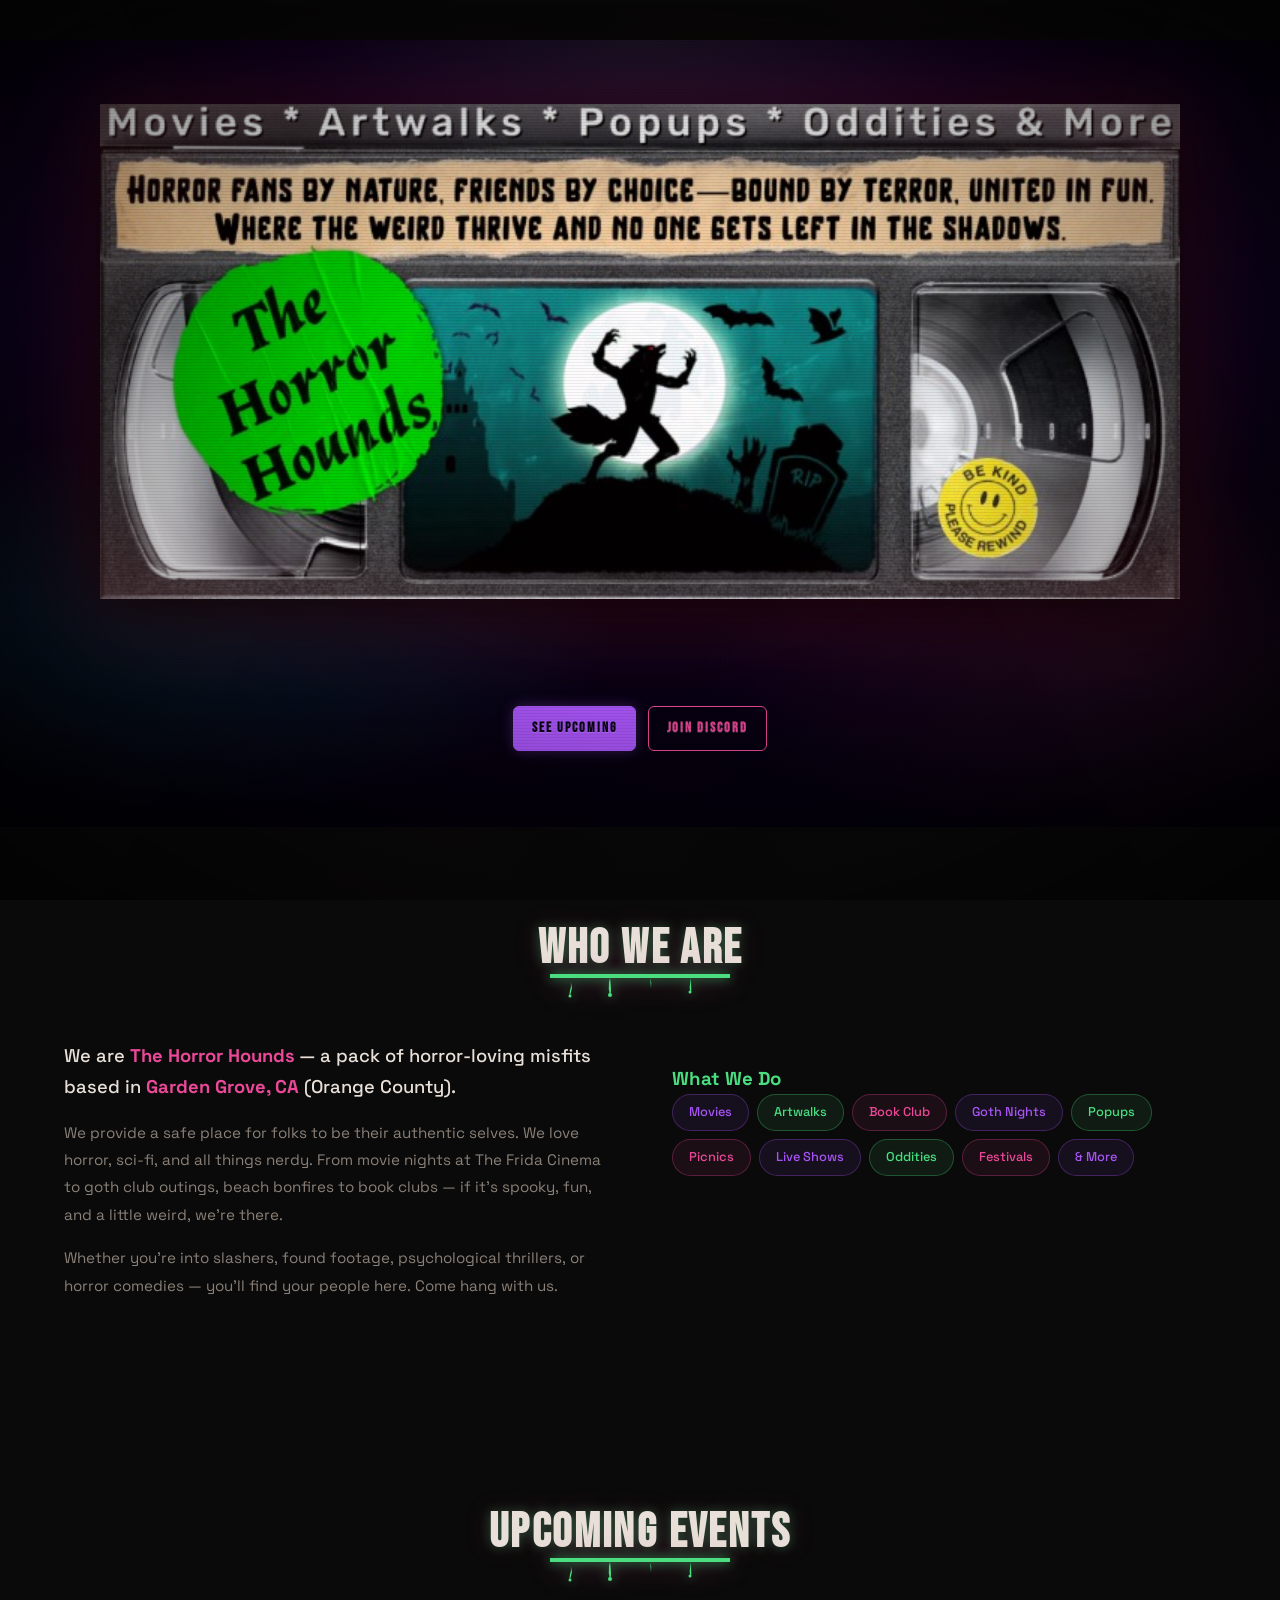
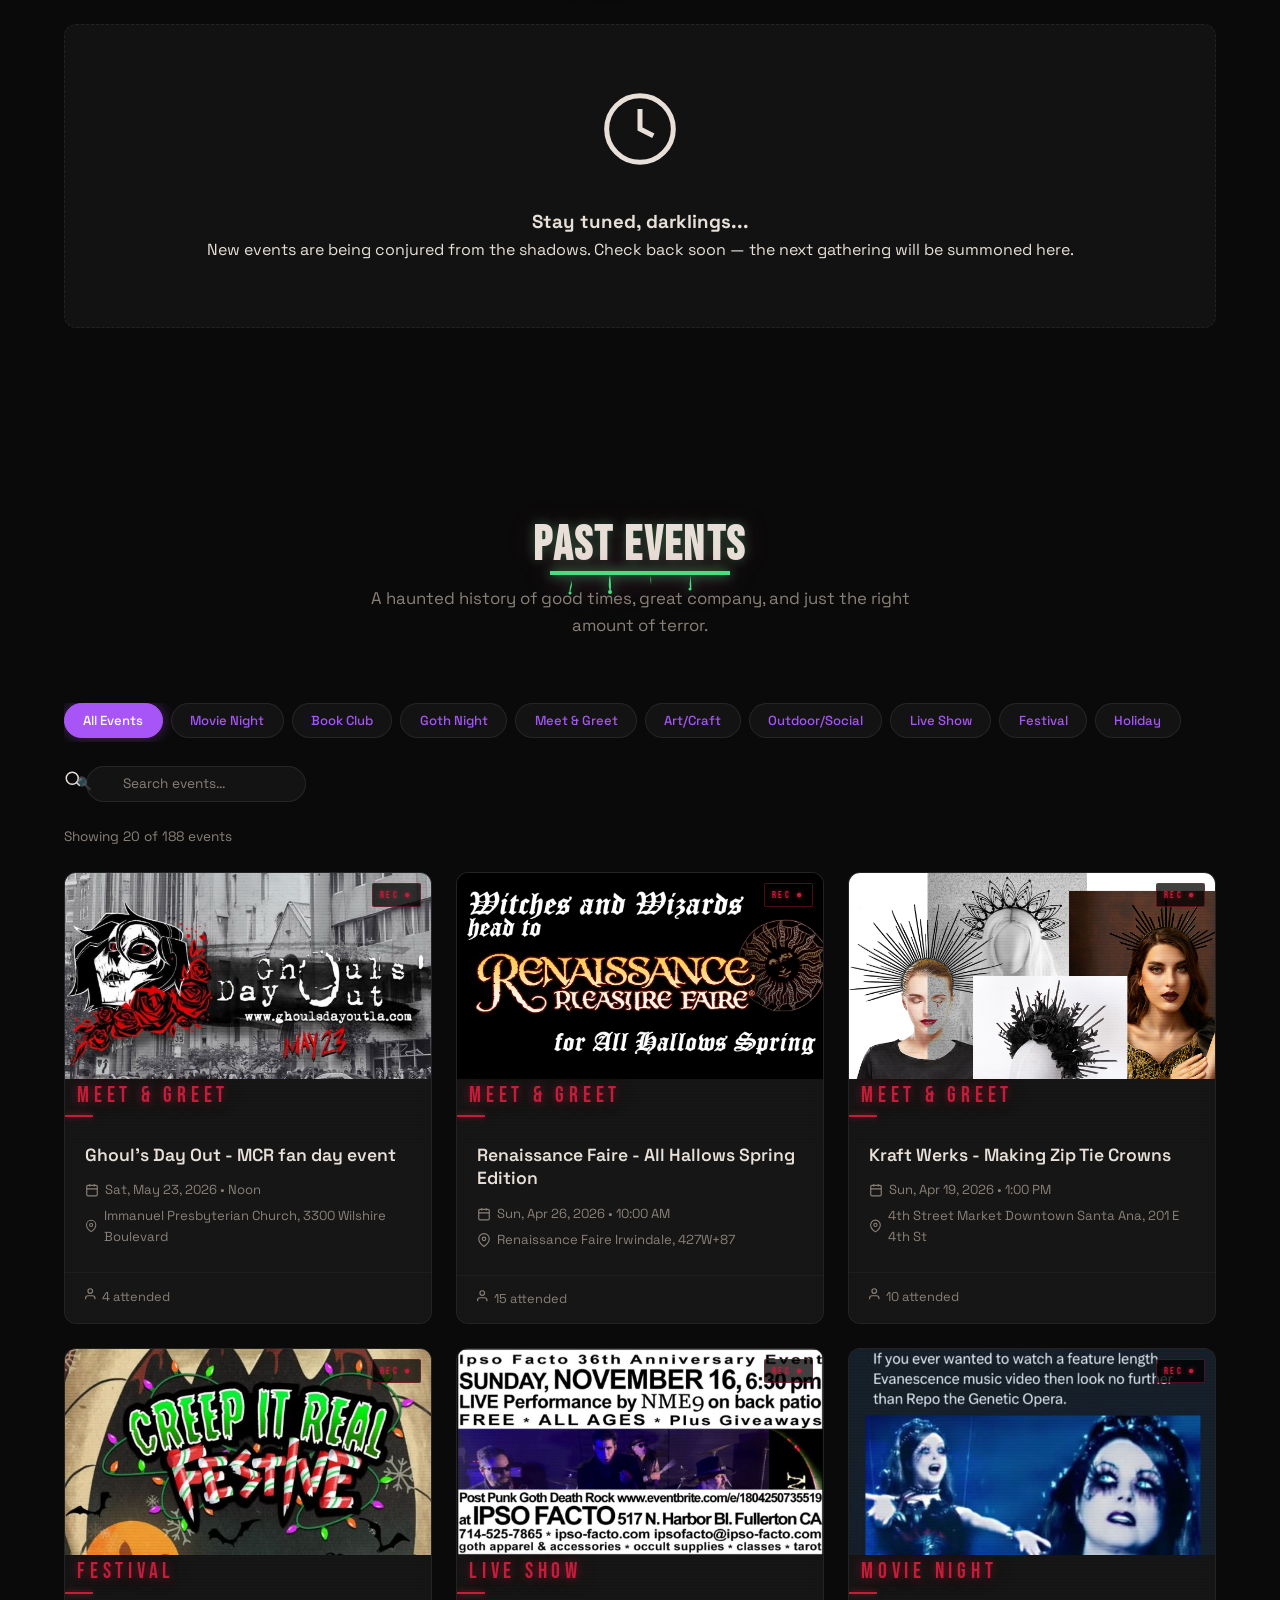
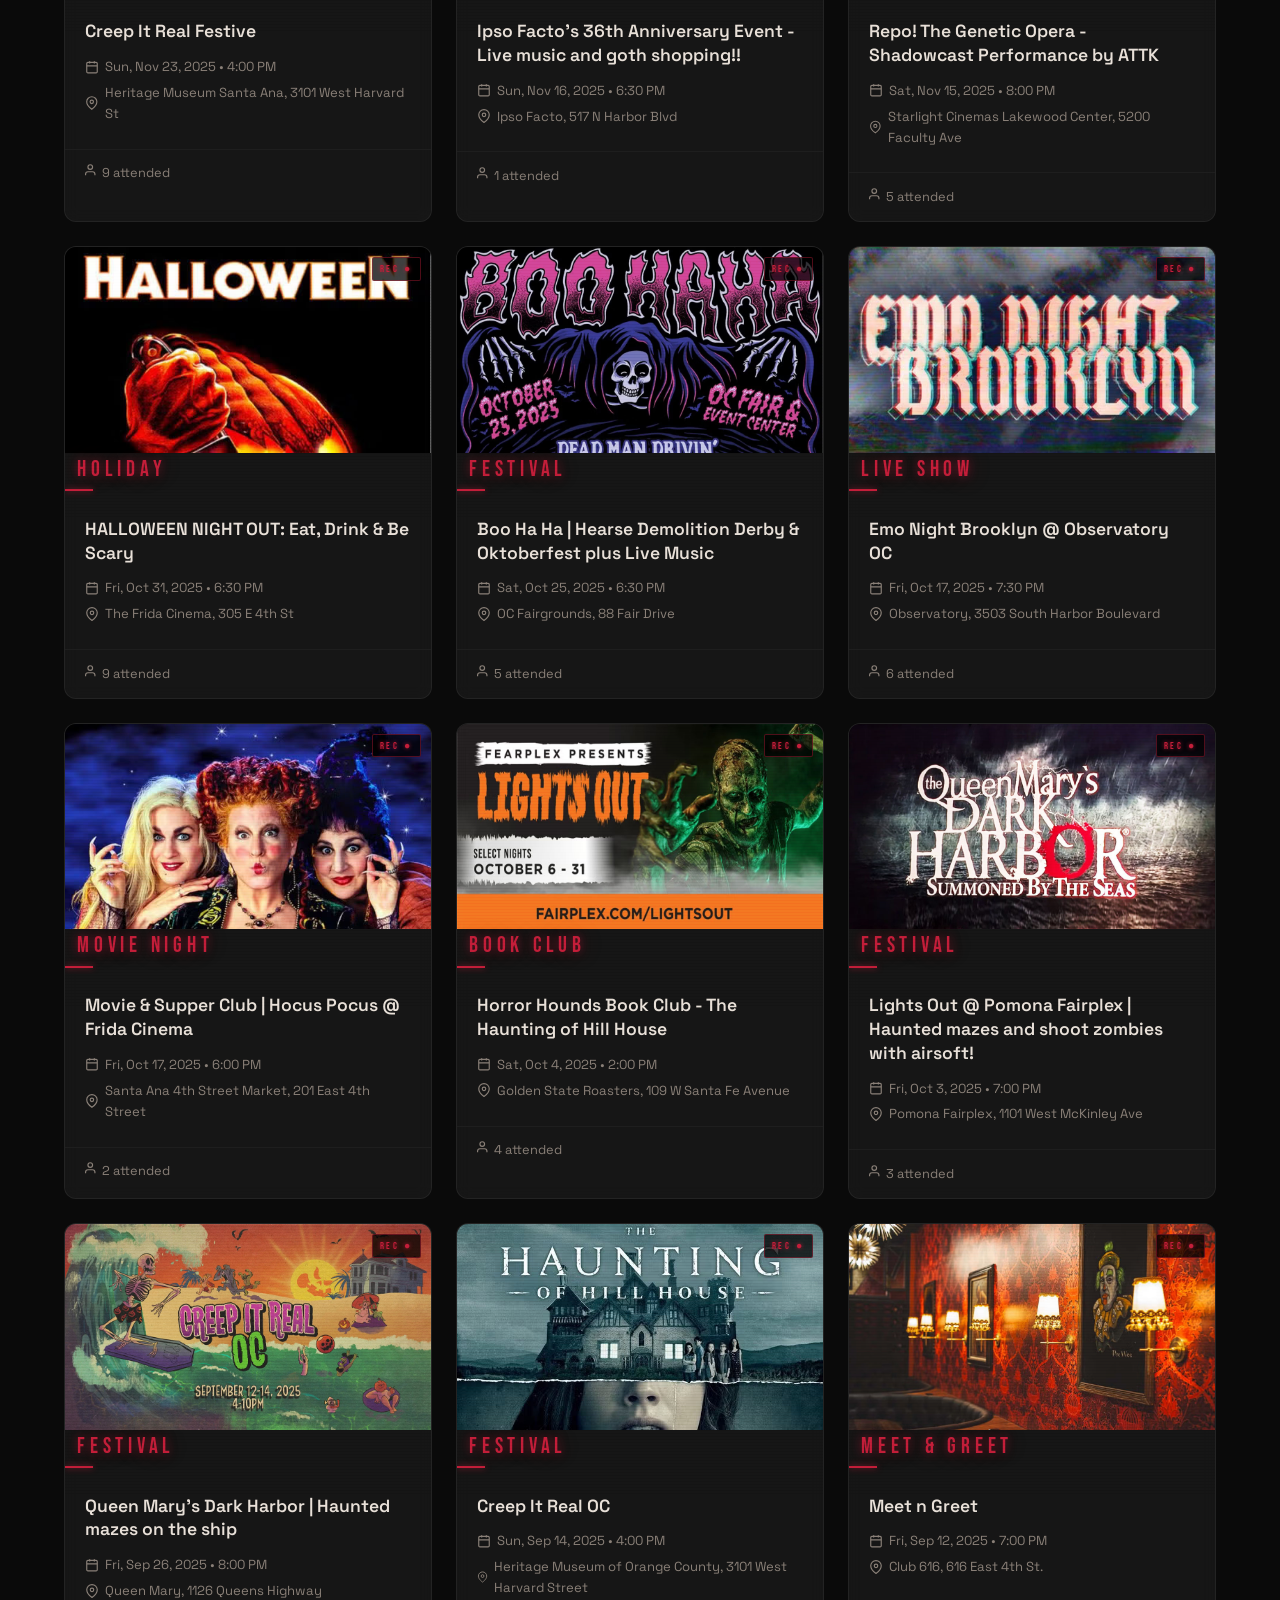
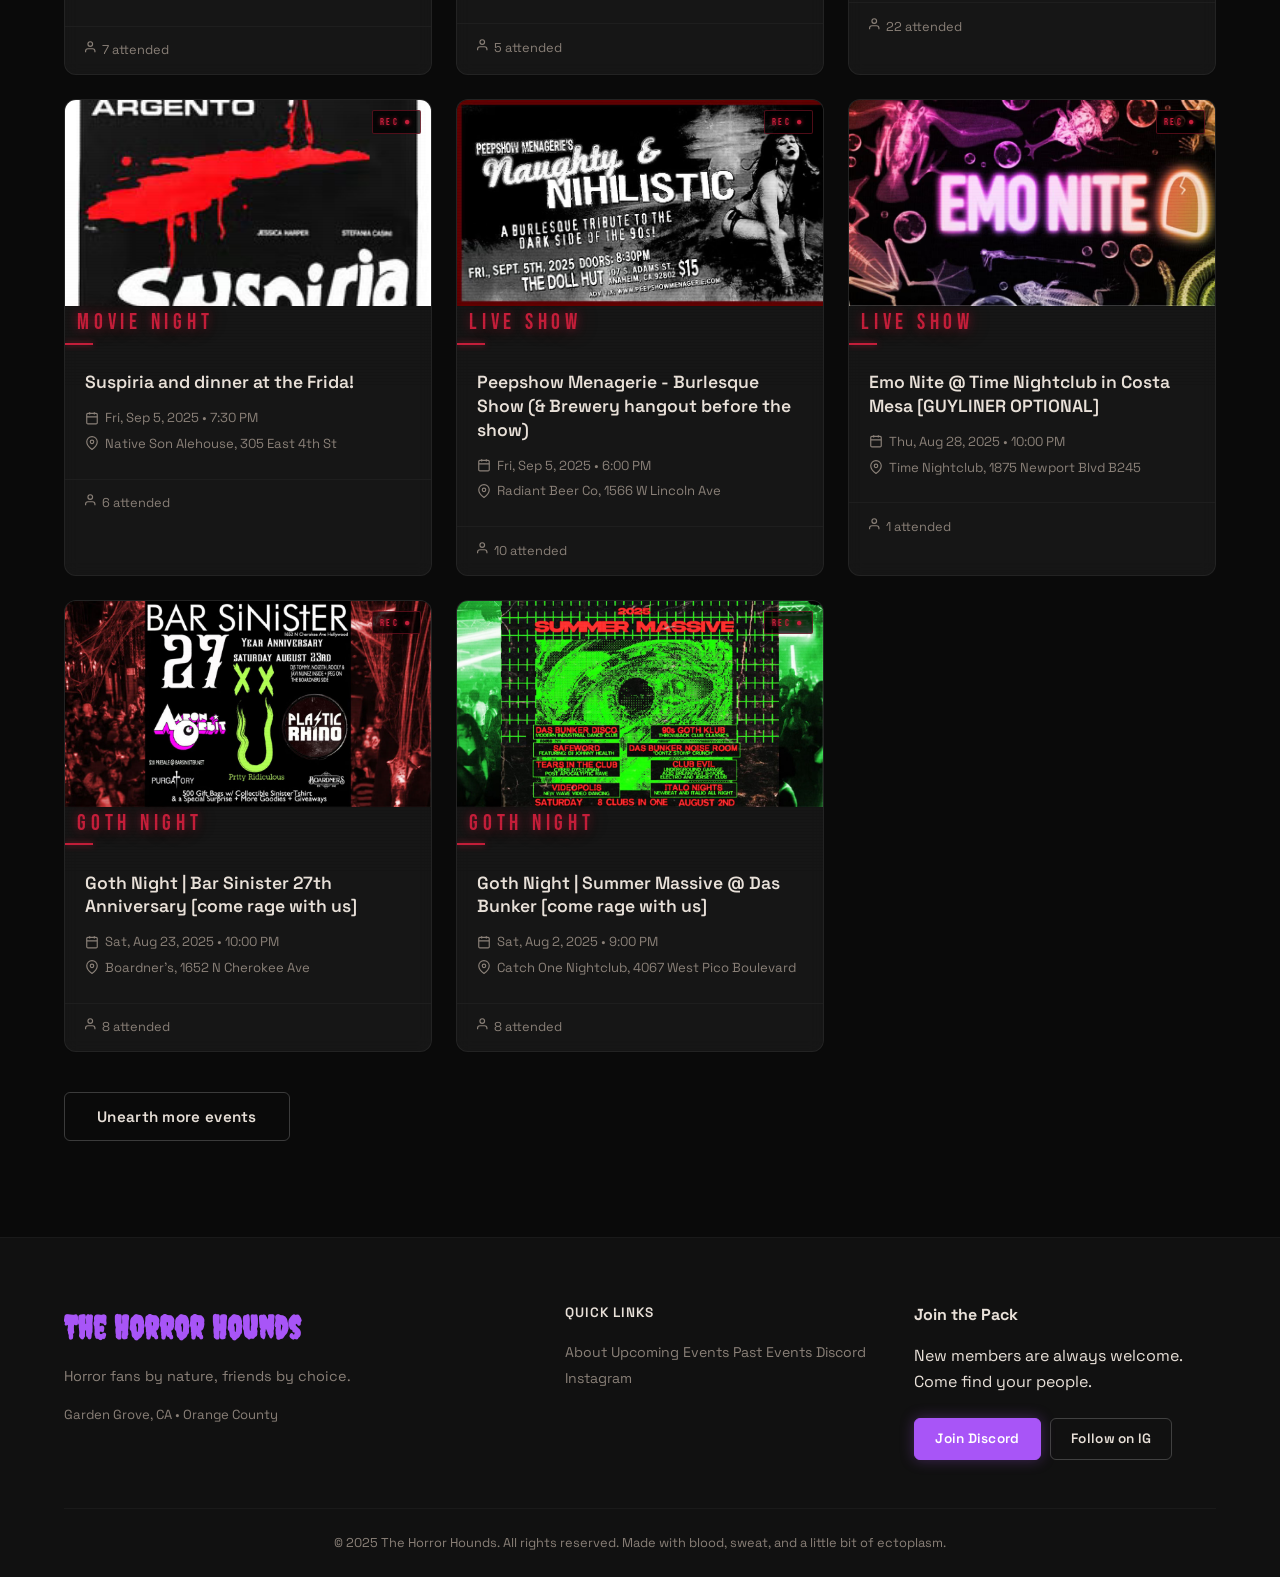
==== commit 01cc4a5f: "Replace next-event card with centered hero CTA buttons Drop the "Stay tuned, darklings" next-event c" ====
--- a/index.html
+++ b/index.html
@@ -8,8 +8,2312 @@
   <link rel="preconnect" href="https://fonts.googleapis.com">
   <link rel="preconnect" href="https://fonts.gstatic.com" crossorigin>
   <link href="https://fonts.googleapis.com/css2?family=Creepster&family=Bebas+Neue&family=Space+Grotesk:wght@300;400;500;600;700&family=VT323&display=swap" rel="stylesheet">
-  <link rel="stylesheet" href="css/styles.css">
-  <link rel="stylesheet" href="css/hero-vhs.css?v=2">
+  <style>
+/* ============================================
+   THE HORROR HOUNDS - Main Stylesheet
+   ============================================ */
+
+/* --- Reset & Base --- */
+
+*,
+*::before,
+*::after {
+  margin: 0;
+  padding: 0;
+  box-sizing: border-box;
+}
+
+html {
+  scroll-behavior: smooth;
+  font-size: 16px;
+  -webkit-text-size-adjust: 100%;
+}
+
+body {
+  font-family: 'Space Grotesk', sans-serif;
+  background-color: #0a0a0a;
+  color: #e8e0d8;
+  line-height: 1.6;
+  overflow-x: hidden;
+  -webkit-font-smoothing: antialiased;
+  -moz-osx-font-smoothing: grayscale;
+}
+
+a {
+  color: inherit;
+  text-decoration: none;
+}
+
+ul {
+  list-style: none;
+}
+
+img {
+  max-width: 100%;
+  display: block;
+}
+
+button {
+  font-family: inherit;
+  cursor: pointer;
+  border: none;
+  background: none;
+  color: inherit;
+}
+
+input {
+  font-family: inherit;
+  border: none;
+  outline: none;
+  background: none;
+  color: inherit;
+}
+
+/* --- Utilities --- */
+
+.container {
+  width: 100%;
+  max-width: 1200px;
+  margin: 0 auto;
+  padding: 0 1.5rem;
+}
+
+.section-header {
+  text-align: center;
+  margin-bottom: 3rem;
+}
+
+.section-title {
+  font-family: 'Bebas Neue', sans-serif;
+  font-size: 3rem;
+  letter-spacing: 0.05em;
+  text-transform: uppercase;
+  line-height: 1.1;
+  margin-bottom: 0.75rem;
+}
+
+.title-accent {
+  color: #c41e3a;
+}
+
+.section-subtitle {
+  font-size: 1.05rem;
+  color: #8a8078;
+  max-width: 560px;
+  margin: 0 auto;
+  line-height: 1.6;
+}
+
+/* --- Buttons --- */
+
+.btn {
+  display: inline-flex;
+  align-items: center;
+  justify-content: center;
+  gap: 0.5rem;
+  padding: 0.85rem 2rem;
+  border-radius: 6px;
+  font-weight: 600;
+  font-size: 0.95rem;
+  letter-spacing: 0.02em;
+  transition: all 0.3s ease;
+  cursor: pointer;
+  white-space: nowrap;
+}
+
+.btn-primary {
+  background: #c41e3a;
+  color: #fff;
+  border: 1px solid #c41e3a;
+}
+
+.btn-primary:hover {
+  background: #a3182f;
+  border-color: #a3182f;
+  transform: translateY(-2px);
+  box-shadow: 0 6px 24px rgba(196, 30, 58, 0.35);
+}
+
+.btn-outline {
+  background: transparent;
+  color: #e8e0d8;
+  border: 1px solid rgba(255, 255, 255, 0.2);
+}
+
+.btn-outline:hover {
+  border-color: #c41e3a;
+  color: #c41e3a;
+  transform: translateY(-2px);
+}
+
+.btn-sm {
+  padding: 0.55rem 1.25rem;
+  font-size: 0.85rem;
+}
+
+/* ============================================
+   FOG OVERLAY
+   ============================================ */
+
+.fog-overlay {
+  position: fixed;
+  inset: 0;
+  pointer-events: none;
+  z-index: 1;
+  overflow: hidden;
+}
+
+.fog-layer {
+  position: absolute;
+  inset: 0;
+  opacity: 0.06;
+}
+
+.fog-1 {
+  background: linear-gradient(
+    120deg,
+    transparent 30%,
+    rgba(196, 30, 58, 0.15) 50%,
+    transparent 70%
+  );
+  animation: fogDrift1 18s ease-in-out infinite;
+}
+
+.fog-2 {
+  background: linear-gradient(
+    240deg,
+    transparent 30%,
+    rgba(107, 33, 168, 0.12) 50%,
+    transparent 70%
+  );
+  animation: fogDrift2 22s ease-in-out infinite;
+}
+
+@keyframes fogDrift1 {
+  0%, 100% { transform: translateX(-15%) scaleX(1.3); }
+  50% { transform: translateX(15%) scaleX(1.1); }
+}
+
+@keyframes fogDrift2 {
+  0%, 100% { transform: translateX(10%) scaleY(1.2); }
+  50% { transform: translateX(-10%) scaleY(1); }
+}
+
+/* ============================================
+   NAVIGATION
+   ============================================ */
+
+.main-nav {
+  position: fixed;
+  top: 0;
+  left: 0;
+  right: 0;
+  z-index: 100;
+  padding: 1.25rem 0;
+  transition: all 0.3s ease;
+  background: transparent;
+}
+
+.main-nav.scrolled {
+  background: rgba(10, 10, 10, 0.92);
+  backdrop-filter: blur(12px);
+  -webkit-backdrop-filter: blur(12px);
+  padding: 0.75rem 0;
+  border-bottom: 1px solid rgba(255, 255, 255, 0.04);
+}
+
+.nav-container {
+  display: flex;
+  align-items: center;
+  justify-content: space-between;
+  max-width: 1200px;
+  margin: 0 auto;
+  padding: 0 1.5rem;
+}
+
+.nav-logo {
+  font-family: 'Bebas Neue', sans-serif;
+  font-size: 1.5rem;
+  letter-spacing: 0.08em;
+  color: #e8e0d8;
+  text-transform: uppercase;
+  transition: color 0.3s ease;
+}
+
+.nav-logo:hover {
+  color: #c41e3a;
+}
+
+.nav-links {
+  display: flex;
+  align-items: center;
+  gap: 2rem;
+}
+
+.nav-links a {
+  font-size: 0.9rem;
+  font-weight: 500;
+  letter-spacing: 0.02em;
+  color: #8a8078;
+  transition: color 0.3s ease;
+  position: relative;
+}
+
+.nav-links a::after {
+  content: '';
+  position: absolute;
+  bottom: -4px;
+  left: 0;
+  width: 0;
+  height: 2px;
+  background: #c41e3a;
+  transition: width 0.3s ease;
+}
+
+.nav-links a:hover {
+  color: #e8e0d8;
+}
+
+.nav-links a:hover::after {
+  width: 100%;
+}
+
+.nav-cta {
+  margin-left: 0.5rem;
+}
+
+.nav-toggle {
+  display: none;
+  flex-direction: column;
+  gap: 5px;
+  padding: 4px;
+  cursor: pointer;
+  z-index: 110;
+}
+
+.nav-toggle span {
+  display: block;
+  width: 24px;
+  height: 2px;
+  background: #e8e0d8;
+  border-radius: 2px;
+  transition: all 0.3s ease;
+}
+
+.nav-toggle.active span:nth-child(1) {
+  transform: rotate(45deg) translate(5px, 5px);
+}
+
+.nav-toggle.active span:nth-child(2) {
+  opacity: 0;
+}
+
+.nav-toggle.active span:nth-child(3) {
+  transform: rotate(-45deg) translate(5px, -5px);
+}
+
+/* ============================================
+   HERO
+   ============================================ */
+
+.hero {
+  position: relative;
+  min-height: 100vh;
+  display: flex;
+  align-items: center;
+  justify-content: center;
+  overflow: hidden;
+}
+
+.hero-bg {
+  position: absolute;
+  inset: 0;
+  z-index: 0;
+  overflow: hidden;
+}
+
+.gradient-orb {
+  position: absolute;
+  border-radius: 50%;
+  filter: blur(100px);
+  opacity: 0.4;
+}
+
+.gradient-orb:nth-child(1) {
+  width: 600px;
+  height: 600px;
+  background: radial-gradient(circle, #c41e3a, transparent 70%);
+  top: -10%;
+  right: -5%;
+  animation: orbFloat1 20s ease-in-out infinite;
+}
+
+.gradient-orb:nth-child(2) {
+  width: 500px;
+  height: 500px;
+  background: radial-gradient(circle, #6b21a8, transparent 70%);
+  bottom: -10%;
+  left: -5%;
+  animation: orbFloat2 25s ease-in-out infinite;
+}
+
+.gradient-orb:nth-child(3) {
+  width: 400px;
+  height: 400px;
+  background: radial-gradient(circle, #8b1a2b, transparent 70%);
+  top: 40%;
+  left: 30%;
+  animation: orbFloat3 18s ease-in-out infinite;
+}
+
+@keyframes orbFloat1 {
+  0%, 100% { transform: translate(0, 0) scale(1); }
+  33% { transform: translate(-40px, 30px) scale(1.05); }
+  66% { transform: translate(20px, -20px) scale(0.95); }
+}
+
+@keyframes orbFloat2 {
+  0%, 100% { transform: translate(0, 0) scale(1); }
+  33% { transform: translate(30px, -40px) scale(1.08); }
+  66% { transform: translate(-20px, 20px) scale(0.92); }
+}
+
+@keyframes orbFloat3 {
+  0%, 100% { transform: translate(0, 0) scale(1); }
+  50% { transform: translate(-30px, 30px) scale(1.1); }
+}
+
+.hero-content {
+  position: relative;
+  z-index: 2;
+  text-align: center;
+  padding: 0 1.5rem;
+}
+
+.hero-title {
+  margin-bottom: 1.5rem;
+}
+
+.hero-the {
+  display: block;
+  font-family: 'Space Grotesk', sans-serif;
+  font-size: 1.1rem;
+  font-weight: 400;
+  letter-spacing: 0.35em;
+  text-transform: uppercase;
+  color: #8a8078;
+  margin-bottom: 0.25rem;
+}
+
+.hero-name {
+  display: block;
+  font-family: 'Creepster', cursive;
+  font-size: 5.5rem;
+  line-height: 1;
+  color: #c41e3a;
+  text-shadow: 0 0 60px rgba(196, 30, 58, 0.3);
+  letter-spacing: 0.04em;
+}
+
+.hero-tagline {
+  font-size: 1.2rem;
+  font-weight: 500;
+  color: #e8e0d8;
+  margin-bottom: 0.5rem;
+}
+
+.hero-subtitle {
+  font-size: 1rem;
+  color: #8a8078;
+  max-width: 480px;
+  margin: 0 auto 2.5rem;
+  line-height: 1.6;
+}
+
+.hero-stats {
+  display: flex;
+  justify-content: center;
+  gap: 3rem;
+  margin-bottom: 2.5rem;
+}
+
+.stat {
+  text-align: center;
+}
+
+.stat-number {
+  font-family: 'Bebas Neue', sans-serif;
+  font-size: 2.5rem;
+  color: #c41e3a;
+  line-height: 1;
+  font-variant-numeric: tabular-nums;
+  margin-bottom: 0.25rem;
+}
+
+.stat-label {
+  font-size: 0.8rem;
+  color: #8a8078;
+  text-transform: uppercase;
+  letter-spacing: 0.1em;
+}
+
+.hero-cta {
+  display: flex;
+  gap: 1rem;
+  justify-content: center;
+  flex-wrap: wrap;
+}
+
+.hero-scroll-indicator {
+  position: absolute;
+  bottom: 2rem;
+  left: 50%;
+  transform: translateX(-50%);
+  display: flex;
+  flex-direction: column;
+  align-items: center;
+  gap: 0.5rem;
+  z-index: 2;
+}
+
+.scroll-line {
+  width: 1px;
+  height: 40px;
+  background: linear-gradient(to bottom, #c41e3a, transparent);
+  animation: scrollBounce 2s ease-in-out infinite;
+}
+
+@keyframes scrollBounce {
+  0%, 100% { transform: translateY(0); opacity: 1; }
+  50% { transform: translateY(10px); opacity: 0.4; }
+}
+
+/* ============================================
+   ABOUT
+   ============================================ */
+
+.about {
+  padding: 6rem 0;
+  position: relative;
+  z-index: 2;
+}
+
+.about-grid {
+  display: grid;
+  grid-template-columns: 1fr 1fr;
+  gap: 4rem;
+  align-items: start;
+}
+
+.about-text {
+  font-size: 0.95rem;
+  color: #8a8078;
+  line-height: 1.8;
+}
+
+.about-text p {
+  margin-bottom: 1rem;
+}
+
+.about-lead {
+  font-size: 1.15rem;
+  color: #e8e0d8;
+  font-weight: 500;
+  line-height: 1.7;
+  margin-bottom: 1.25rem;
+}
+
+.about-categories {
+  margin-top: 1.5rem;
+}
+
+.category-pills {
+  display: flex;
+  flex-wrap: wrap;
+  gap: 0.5rem;
+}
+
+.pill {
+  padding: 0.45rem 1rem;
+  background: rgba(196, 30, 58, 0.1);
+  border: 1px solid rgba(196, 30, 58, 0.25);
+  border-radius: 100px;
+  font-size: 0.8rem;
+  font-weight: 500;
+  color: #c41e3a;
+  transition: all 0.3s ease;
+}
+
+.pill:hover {
+  background: rgba(196, 30, 58, 0.2);
+  border-color: rgba(196, 30, 58, 0.4);
+}
+
+/* ============================================
+   UPCOMING EVENTS (Placeholder)
+   ============================================ */
+
+.upcoming {
+  padding: 6rem 0;
+  position: relative;
+  z-index: 2;
+}
+
+.upcoming-placeholder {
+  text-align: center;
+  padding: 4rem 2rem;
+  background: rgba(26, 26, 26, 0.5);
+  border: 1px dashed rgba(255, 255, 255, 0.08);
+  border-radius: 12px;
+}
+
+.placeholder-icon {
+  font-size: 3rem;
+  margin-bottom: 1rem;
+  display: inline-block;
+  animation: placeholderPulse 3s ease-in-out infinite;
+}
+
+@keyframes placeholderPulse {
+  0%, 100% { opacity: 0.6; transform: scale(1); }
+  50% { opacity: 1; transform: scale(1.08); }
+}
+
+/* ============================================
+   PAST EVENTS
+   ============================================ */
+
+.past-events {
+  padding: 6rem 0;
+  position: relative;
+  z-index: 2;
+}
+
+/* Filters */
+
+.filters-bar {
+  display: flex;
+  align-items: center;
+  justify-content: space-between;
+  gap: 1.5rem;
+  margin-bottom: 1.5rem;
+  flex-wrap: wrap;
+}
+
+.filter-categories {
+  display: flex;
+  gap: 0.5rem;
+  overflow-x: auto;
+  -webkit-overflow-scrolling: touch;
+  scrollbar-width: none;
+  padding-bottom: 4px;
+}
+
+.filter-categories::-webkit-scrollbar {
+  display: none;
+}
+
+.filter-pill {
+  padding: 0.5rem 1.15rem;
+  border-radius: 100px;
+  font-size: 0.82rem;
+  font-weight: 500;
+  white-space: nowrap;
+  background: rgba(255, 255, 255, 0.04);
+  border: 1px solid rgba(255, 255, 255, 0.08);
+  color: #8a8078;
+  cursor: pointer;
+  transition: all 0.3s ease;
+}
+
+.filter-pill:hover {
+  border-color: rgba(255, 255, 255, 0.15);
+  color: #e8e0d8;
+}
+
+.filter-pill.active {
+  background: #c41e3a;
+  border-color: #c41e3a;
+  color: #fff;
+}
+
+.filter-search {
+  position: relative;
+}
+
+.filter-search input {
+  padding: 0.55rem 1rem 0.55rem 2.25rem;
+  background: rgba(255, 255, 255, 0.04);
+  border: 1px solid rgba(255, 255, 255, 0.08);
+  border-radius: 100px;
+  font-size: 0.85rem;
+  color: #e8e0d8;
+  width: 220px;
+  transition: all 0.3s ease;
+}
+
+.filter-search input::placeholder {
+  color: #8a8078;
+}
+
+.filter-search input:focus {
+  border-color: rgba(196, 30, 58, 0.5);
+  background: rgba(255, 255, 255, 0.06);
+}
+
+.filter-search::before {
+  content: '\1F50D';
+  position: absolute;
+  left: 0.75rem;
+  top: 50%;
+  transform: translateY(-50%);
+  font-size: 0.8rem;
+  opacity: 0.5;
+  pointer-events: none;
+}
+
+.events-meta {
+  font-size: 0.85rem;
+  color: #8a8078;
+  margin-bottom: 1.5rem;
+}
+
+/* Events Grid */
+
+.events-grid {
+  display: grid;
+  grid-template-columns: repeat(auto-fill, minmax(320px, 1fr));
+  gap: 1.5rem;
+}
+
+/* Event Card */
+
+.event-card {
+  background: rgba(26, 26, 26, 0.8);
+  border: 1px solid rgba(255, 255, 255, 0.06);
+  border-radius: 12px;
+  overflow: hidden;
+  transition: all 0.3s ease;
+  backdrop-filter: blur(8px);
+  -webkit-backdrop-filter: blur(8px);
+}
+
+.event-card:hover {
+  transform: translateY(-6px);
+  border-color: rgba(196, 30, 58, 0.3);
+  box-shadow: 0 12px 40px rgba(196, 30, 58, 0.12);
+}
+
+.event-card-image {
+  position: relative;
+  overflow: hidden;
+}
+
+.event-card-image img {
+  width: 100%;
+  aspect-ratio: 16 / 9;
+  object-fit: cover;
+  transition: transform 0.4s ease;
+}
+
+.event-card:hover .event-card-image img {
+  transform: scale(1.05);
+}
+
+.event-card-body {
+  padding: 1.25rem;
+}
+
+.event-card-category {
+  display: inline-block;
+  font-family: 'Bebas Neue', sans-serif;
+  font-size: 1.35rem;
+  font-weight: 400;
+  letter-spacing: 0.22em;
+  text-transform: uppercase;
+  color: #c41e3a;
+  margin-bottom: 0.65rem;
+  padding-left: 0.75rem;
+  padding-right: 0.2em; /* compensate for trailing letter-spacing */
+  text-shadow:
+    0 0 10px rgba(196, 30, 58, 0.55),
+    0 0 24px rgba(196, 30, 58, 0.25);
+  position: relative;
+}
+
+.event-card-category::after {
+  /* Thin red rail under the category tag */
+  content: '';
+  position: absolute;
+  left: 0;
+  bottom: -4px;
+  width: 28px;
+  height: 2px;
+  background: #c41e3a;
+  box-shadow: 0 0 6px rgba(196, 30, 58, 0.8);
+}
+
+.event-card-title {
+  font-size: 1.1rem;
+  font-weight: 600;
+  color: #e8e0d8;
+  margin-bottom: 0.75rem;
+  line-height: 1.35;
+}
+
+.event-card-date,
+.event-card-location {
+  font-size: 0.82rem;
+  color: #8a8078;
+  margin-bottom: 0.3rem;
+  display: flex;
+  align-items: center;
+  gap: 0.4rem;
+}
+
+.event-card-footer {
+  display: flex;
+  align-items: center;
+  justify-content: space-between;
+  padding: 0.85rem 1.25rem;
+  border-top: 1px solid rgba(255, 255, 255, 0.04);
+}
+
+.event-card-attendees {
+  font-size: 0.8rem;
+  color: #8a8078;
+}
+
+/* Load More */
+
+.load-more-container {
+  text-align: center;
+  margin-top: 2.5rem;
+}
+
+/* ============================================
+   FOOTER
+   ============================================ */
+
+.site-footer {
+  padding: 4rem 0 0;
+  background: #111111;
+  border-top: 1px solid rgba(255, 255, 255, 0.04);
+  position: relative;
+  z-index: 2;
+}
+
+.footer-content {
+  display: grid;
+  grid-template-columns: 1.5fr 1fr 1fr;
+  gap: 3rem;
+  padding-bottom: 3rem;
+}
+
+.footer-brand {
+  max-width: 320px;
+}
+
+.footer-logo {
+  font-family: 'Creepster', cursive;
+  font-size: 2rem;
+  color: #c41e3a;
+  margin-bottom: 0.75rem;
+  display: inline-block;
+}
+
+.footer-tagline {
+  font-size: 0.9rem;
+  color: #8a8078;
+  line-height: 1.6;
+  margin-bottom: 1rem;
+}
+
+.footer-location {
+  font-size: 0.82rem;
+  color: #8a8078;
+}
+
+.footer-links h4 {
+  font-size: 0.85rem;
+  font-weight: 600;
+  text-transform: uppercase;
+  letter-spacing: 0.08em;
+  color: #e8e0d8;
+  margin-bottom: 1rem;
+}
+
+.footer-links ul {
+  display: flex;
+  flex-direction: column;
+  gap: 0.6rem;
+}
+
+.footer-links a {
+  font-size: 0.88rem;
+  color: #8a8078;
+  transition: color 0.3s ease;
+}
+
+.footer-links a:hover {
+  color: #c41e3a;
+}
+
+.footer-cta {
+  display: flex;
+  flex-direction: column;
+  gap: 1rem;
+}
+
+.footer-bottom {
+  padding: 1.5rem 0;
+  border-top: 1px solid rgba(255, 255, 255, 0.04);
+  text-align: center;
+  font-size: 0.8rem;
+  color: #8a8078;
+}
+
+/* ============================================
+   MODAL
+   ============================================ */
+
+.modal-overlay {
+  position: fixed;
+  inset: 0;
+  z-index: 200;
+  display: flex;
+  align-items: center;
+  justify-content: center;
+  background: rgba(0, 0, 0, 0.8);
+  backdrop-filter: blur(8px);
+  -webkit-backdrop-filter: blur(8px);
+  opacity: 0;
+  visibility: hidden;
+  transition: all 0.3s ease;
+}
+
+.modal-overlay.active {
+  opacity: 1;
+  visibility: visible;
+}
+
+.modal-content {
+  position: relative;
+  width: 90%;
+  max-width: 680px;
+  max-height: 90vh;
+  background: #1a1a1a;
+  border: 1px solid rgba(255, 255, 255, 0.06);
+  border-radius: 16px;
+  overflow: hidden;
+  overflow-y: auto;
+  transform: translateY(30px);
+  transition: transform 0.3s ease;
+}
+
+.modal-overlay.active .modal-content {
+  transform: translateY(0);
+}
+
+.modal-close {
+  position: absolute;
+  top: 1rem;
+  right: 1rem;
+  width: 36px;
+  height: 36px;
+  display: flex;
+  align-items: center;
+  justify-content: center;
+  background: rgba(0, 0, 0, 0.6);
+  border-radius: 50%;
+  font-size: 1.1rem;
+  color: #e8e0d8;
+  cursor: pointer;
+  z-index: 5;
+  transition: all 0.3s ease;
+}
+
+.modal-close:hover {
+  background: #c41e3a;
+}
+
+.modal-image img {
+  width: 100%;
+  aspect-ratio: 16 / 9;
+  object-fit: cover;
+}
+
+.modal-body {
+  padding: 1.75rem;
+}
+
+.modal-category {
+  display: inline-block;
+  font-size: 0.72rem;
+  font-weight: 600;
+  letter-spacing: 0.08em;
+  text-transform: uppercase;
+  color: #c41e3a;
+  margin-bottom: 0.5rem;
+}
+
+.modal-title {
+  font-size: 1.5rem;
+  font-weight: 700;
+  margin-bottom: 1.25rem;
+  line-height: 1.3;
+}
+
+.modal-details {
+  display: flex;
+  flex-direction: column;
+  gap: 0.5rem;
+  margin-bottom: 1.25rem;
+}
+
+.modal-detail {
+  font-size: 0.88rem;
+  color: #8a8078;
+  display: flex;
+  align-items: center;
+  gap: 0.5rem;
+}
+
+.modal-description {
+  font-size: 0.95rem;
+  color: #8a8078;
+  line-height: 1.8;
+}
+
+.modal-description p {
+  margin-bottom: 0.75rem;
+}
+
+/* ============================================
+   FADE-IN ANIMATIONS (Scroll Reveal)
+   ============================================ */
+
+.fade-in {
+  opacity: 0;
+  transform: translateY(30px);
+  transition: opacity 0.6s ease, transform 0.6s ease;
+}
+
+.fade-in.visible {
+  opacity: 1;
+  transform: translateY(0);
+}
+
+/* Staggered children delays */
+.fade-in:nth-child(2) { transition-delay: 0.08s; }
+.fade-in:nth-child(3) { transition-delay: 0.16s; }
+.fade-in:nth-child(4) { transition-delay: 0.24s; }
+.fade-in:nth-child(5) { transition-delay: 0.32s; }
+.fade-in:nth-child(6) { transition-delay: 0.4s; }
+
+/* ============================================
+   RESPONSIVE - Tablet (max-width: 900px)
+   ============================================ */
+
+@media (max-width: 900px) {
+  .section-title {
+    font-size: 2.4rem;
+  }
+
+  .about-grid {
+    grid-template-columns: 1fr;
+    gap: 2.5rem;
+  }
+
+  .footer-content {
+    grid-template-columns: 1fr 1fr;
+    gap: 2rem;
+  }
+
+  .footer-brand {
+    grid-column: 1 / -1;
+    max-width: none;
+  }
+
+  .hero-name {
+    font-size: 4rem;
+  }
+
+  .hero-stats {
+    gap: 2rem;
+  }
+}
+
+/* ============================================
+   RESPONSIVE - Mobile (max-width: 640px)
+   ============================================ */
+
+@media (max-width: 640px) {
+  .section-title {
+    font-size: 2rem;
+  }
+
+  .section-subtitle {
+    font-size: 0.95rem;
+  }
+
+  /* Nav mobile */
+  .nav-toggle {
+    display: flex;
+  }
+
+  .nav-links {
+    position: fixed;
+    top: 54px;
+    right: 0;
+    width: 280px;
+    height: calc(100vh - 54px);
+    flex-direction: column;
+    align-items: flex-start;
+    justify-content: center;
+    gap: 1.5rem;
+    padding: 2rem;
+    background: rgba(10, 10, 10, 0.97);
+    backdrop-filter: blur(16px);
+    -webkit-backdrop-filter: blur(16px);
+    border-left: 1px solid rgba(255, 255, 255, 0.06);
+    transform: translateX(100%);
+    transition: transform 0.3s ease;
+  }
+
+  .nav-links.active {
+    transform: translateX(0);
+  }
+
+  .nav-links a {
+    font-size: 1.1rem;
+  }
+
+  .nav-cta {
+    margin-left: 0;
+    margin-top: 0.5rem;
+  }
+
+  /* Hero mobile */
+  .hero-name {
+    font-size: 3rem;
+  }
+
+  .hero-the {
+    font-size: 0.9rem;
+  }
+
+  .hero-tagline {
+    font-size: 1.05rem;
+  }
+
+  .hero-subtitle {
+    font-size: 0.9rem;
+  }
+
+  .hero-stats {
+    gap: 1.5rem;
+  }
+
+  .stat-number {
+    font-size: 2rem;
+  }
+
+  .hero-cta {
+    flex-direction: column;
+    align-items: center;
+  }
+
+  /* Events grid mobile */
+  .events-grid {
+    grid-template-columns: 1fr;
+  }
+
+  .filters-bar {
+    flex-direction: column;
+    align-items: stretch;
+  }
+
+  .filter-search input {
+    width: 100%;
+  }
+
+  /* Footer mobile */
+  .footer-content {
+    grid-template-columns: 1fr;
+    gap: 2rem;
+  }
+
+  .footer-brand {
+    grid-column: auto;
+  }
+
+  /* Modal mobile */
+  .modal-content {
+    width: 95%;
+    max-height: 85vh;
+    border-radius: 12px;
+  }
+
+  .modal-body {
+    padding: 1.25rem;
+  }
+
+  .modal-title {
+    font-size: 1.25rem;
+  }
+
+  /* About */
+  .about,
+  .upcoming,
+  .past-events {
+    padding: 4rem 0;
+  }
+
+  .section-header {
+    margin-bottom: 2rem;
+  }
+}
+
+/* ============================================
+   SELECTION & SCROLLBAR
+   ============================================ */
+
+::selection {
+  background: rgba(196, 30, 58, 0.35);
+  color: #fff;
+}
+
+::-webkit-scrollbar {
+  width: 8px;
+}
+
+::-webkit-scrollbar-track {
+  background: #0a0a0a;
+}
+
+::-webkit-scrollbar-thumb {
+  background: rgba(196, 30, 58, 0.3);
+  border-radius: 4px;
+}
+
+::-webkit-scrollbar-thumb:hover {
+  background: rgba(196, 30, 58, 0.5);
+}
+
+/* Firefox scrollbar */
+html {
+  scrollbar-width: thin;
+  scrollbar-color: rgba(196, 30, 58, 0.3) #0a0a0a;
+}
+
+/* ============================================
+   HERO VHS — image-based + spooky VHS effects
+   ============================================ */
+
+.hero-vhs {
+  position: relative;
+  display: block;
+  width: 1080px;
+  max-width: 100%;
+  margin: 0 auto 2rem;
+  /* Pulsing red horror aura around the tape */
+  filter:
+    drop-shadow(0 14px 40px rgba(0, 0, 0, 0.9))
+    drop-shadow(0 0 30px rgba(196, 30, 58, 0.35));
+  animation: vhsGlowPulse 4.5s ease-in-out infinite;
+}
+
+@keyframes vhsGlowPulse {
+  0%, 100% {
+    filter:
+      drop-shadow(0 14px 40px rgba(0, 0, 0, 0.9))
+      drop-shadow(0 0 24px rgba(196, 30, 58, 0.28));
+  }
+  50% {
+    filter:
+      drop-shadow(0 14px 40px rgba(0, 0, 0, 0.9))
+      drop-shadow(0 0 48px rgba(196, 30, 58, 0.55))
+      drop-shadow(0 0 80px rgba(196, 30, 58, 0.25));
+  }
+}
+
+.hero-vhs .vhs-image {
+  display: block;
+  width: 100%;
+  height: auto;
+  position: relative;
+  z-index: 1;
+  /* Periodic subtle brightness jitter + chromatic split on the image itself */
+  animation: vhsImgFlicker 7s steps(24) infinite;
+  image-rendering: auto;
+}
+
+@keyframes vhsImgFlicker {
+  0%, 100%      { filter: none; }
+  3%            { filter: hue-rotate(-8deg) saturate(1.2) brightness(1.08); }
+  4%            { filter: none; }
+  42%           { filter: brightness(0.82) contrast(1.15); }
+  43%           { filter: none; }
+  88%           { filter: blur(0.4px) brightness(1.1) hue-rotate(4deg); }
+  89%           { filter: none; }
+  95%           { filter: brightness(1.3) contrast(1.2); }
+  96%           { filter: none; }
+}
+
+/* Scanline overlay clipped to the image area */
+.hero-vhs .vhs-scan {
+  position: absolute;
+  inset: 0;
+  pointer-events: none;
+  background: repeating-linear-gradient(
+    180deg,
+    transparent 0 2px,
+    rgba(255, 255, 255, 0.07) 2px 3px
+  );
+  opacity: 0.55;
+  mix-blend-mode: overlay;
+  animation: vhsFlicker 6s steps(12) infinite;
+  z-index: 2;
+}
+
+@keyframes vhsFlicker {
+  0%, 92%, 100% { opacity: 0.55; transform: translateX(0); }
+  93%           { opacity: 0.25; transform: translateX(-1px); }
+  95%           { opacity: 0.85; transform: translateX(1px); }
+  96%           { opacity: 0.35; transform: translateX(0); }
+}
+
+/* Tracking band: a bright horizontal distortion that sweeps down the tape periodically */
+.hero-vhs::before {
+  content: '';
+  position: absolute;
+  left: 0;
+  right: 0;
+  height: 14px;
+  z-index: 3;
+  pointer-events: none;
+  background: linear-gradient(
+    180deg,
+    transparent 0%,
+    rgba(255, 255, 255, 0.15) 30%,
+    rgba(196, 30, 58, 0.4) 50%,
+    rgba(255, 255, 255, 0.15) 70%,
+    transparent 100%
+  );
+  mix-blend-mode: screen;
+  filter: blur(1px);
+  animation: vhsTracking 9s linear infinite;
+  opacity: 0;
+}
+
+@keyframes vhsTracking {
+  /* Stays invisible most of the time; sweeps down every cycle */
+  0%, 100%  { top: -20px; opacity: 0; }
+  2%        { opacity: 0.9; }
+  14%       { top: 100%; opacity: 0.9; }
+  15%       { opacity: 0; }
+}
+
+/* Chromatic aberration — a faint red/cyan edge ghost of the image */
+.hero-vhs::after {
+  content: '';
+  position: absolute;
+  inset: 0;
+  z-index: 2;
+  pointer-events: none;
+  /* Crimson vignette around the tape that pulses with the glow */
+  background: radial-gradient(
+    ellipse at center,
+    transparent 60%,
+    rgba(196, 30, 58, 0.08) 80%,
+    rgba(196, 30, 58, 0.2) 100%
+  );
+  mix-blend-mode: screen;
+}
+
+/* Visually hidden title/label text: present in DOM for a11y + SEO, not rendered */
+.vhs-label-sr {
+  position: absolute;
+  width: 1px;
+  height: 1px;
+  padding: 0;
+  margin: -1px;
+  overflow: hidden;
+  clip: rect(0, 0, 0, 0);
+  white-space: nowrap;
+  border: 0;
+}
+
+/* Return nav to top (no top border VHS anymore) */
+.main-nav {
+  top: 0;
+}
+
+/* ============================================
+   CRT / SCANLINE OVERLAY (whole page)
+   ============================================ */
+
+.crt-overlay {
+  position: fixed;
+  inset: 0;
+  pointer-events: none;
+  z-index: 95;
+  background:
+    repeating-linear-gradient(
+      180deg,
+      transparent 0 2px,
+      rgba(0, 0, 0, 0.12) 2px 3px
+    );
+  mix-blend-mode: multiply;
+  opacity: 0.55;
+}
+
+.crt-vignette {
+  position: fixed;
+  inset: 0;
+  pointer-events: none;
+  z-index: 96;
+  background:
+    radial-gradient(
+      ellipse at center,
+      transparent 35%,
+      rgba(0, 0, 0, 0.35) 75%,
+      rgba(0, 0, 0, 0.7) 100%
+    );
+}
+
+/* Subtle overall flicker — applied to crt-overlay (NOT body),
+   because filter on body breaks position:fixed descendants. */
+.crt-overlay {
+  animation: crtFlicker 7s steps(20) infinite;
+}
+
+@keyframes crtFlicker {
+  0%, 94%, 100% { opacity: 0.55; }
+  95%           { opacity: 0.35; }
+  96%           { opacity: 0.7;  }
+  97%           { opacity: 0.45; }
+}
+
+/* ============================================
+   HORROR THEMING — HERO TITLE FLICKER
+   ============================================ */
+
+.hero-name {
+  text-shadow:
+    0 0 20px rgba(196, 30, 58, 0.4),
+    0 0 40px rgba(196, 30, 58, 0.2),
+    2px 0 0 rgba(196, 30, 58, 0.5),
+    -2px 0 0 rgba(107, 33, 168, 0.45);
+  animation: heroNeonFlicker 5s infinite;
+}
+
+@keyframes heroNeonFlicker {
+  0%, 88%, 100% {
+    opacity: 1;
+    text-shadow:
+      0 0 20px rgba(196, 30, 58, 0.4),
+      0 0 40px rgba(196, 30, 58, 0.2),
+      2px 0 0 rgba(196, 30, 58, 0.5),
+      -2px 0 0 rgba(107, 33, 168, 0.45);
+  }
+  89% { opacity: 0.4; }
+  90% { opacity: 1; }
+  92% { opacity: 0.7; text-shadow: 3px 0 0 #c41e3a, -3px 0 0 #6b21a8; }
+  94% { opacity: 1; }
+}
+
+/* ============================================
+   HORROR THEMING — SECTION TITLES
+   with red drip accent under headings
+   ============================================ */
+
+.section-title {
+  position: relative;
+  text-shadow: 0 0 20px rgba(196, 30, 58, 0.25);
+}
+
+.section-title::after {
+  /* Drip shape below headings (SVG as background) */
+  content: '';
+  position: absolute;
+  left: 50%;
+  bottom: -22px;
+  transform: translateX(-50%);
+  width: 180px;
+  height: 24px;
+  background-image: url("data:image/svg+xml,%3Csvg xmlns='http://www.w3.org/2000/svg' viewBox='0 0 180 24' fill='%23c41e3a'%3E%3Cpath d='M0 0 L180 0 L180 4 L0 4 Z'/%3E%3Cpath d='M20 4 Q22 12 20 16 Q19 20 20 22 Q21 18 22 14 Z'/%3E%3Cpath d='M60 4 Q62 18 60 22 Q58 15 59 8 Z'/%3E%3Cpath d='M100 4 Q102 9 101 14 Z'/%3E%3Cpath d='M140 4 Q142 14 141 19 Q139 16 140 10 Z'/%3E%3Ccircle cx='20' cy='22' r='1.5'/%3E%3Ccircle cx='60' cy='21' r='2'/%3E%3Ccircle cx='140' cy='18' r='1.5'/%3E%3C/svg%3E");
+  background-repeat: no-repeat;
+  background-position: center;
+  background-size: contain;
+  filter: drop-shadow(0 0 4px rgba(196, 30, 58, 0.5));
+  pointer-events: none;
+}
+
+/* Hide existing title-accent since we now use ::after drip */
+.title-accent { display: none; }
+
+.section-header {
+  margin-bottom: 4rem;
+}
+
+/* ============================================
+   HORROR THEMING — NAV
+   ============================================ */
+
+.main-nav.scrolled {
+  background: rgba(8, 4, 4, 0.95);
+  border-bottom: 1px solid rgba(196, 30, 58, 0.25);
+  box-shadow: 0 2px 20px rgba(196, 30, 58, 0.08);
+}
+
+.nav-logo {
+  text-shadow: 0 0 8px rgba(196, 30, 58, 0.5);
+}
+
+.nav-links a:hover {
+  text-shadow: 0 0 10px rgba(196, 30, 58, 0.7);
+}
+
+.nav-cta {
+  border: 1px solid rgba(196, 30, 58, 0.5);
+  padding: 0.4rem 0.9rem !important;
+  border-radius: 2px;
+  background: rgba(196, 30, 58, 0.08);
+  transition: all 0.2s ease;
+}
+
+.nav-cta:hover {
+  background: rgba(196, 30, 58, 0.22);
+  box-shadow: 0 0 12px rgba(196, 30, 58, 0.4);
+  text-shadow: none !important;
+}
+.nav-cta::after { display: none !important; }
+
+/* ============================================
+   HORROR THEMING — EVENT CARDS (VHS feel)
+   ============================================ */
+
+.event-card {
+  position: relative;
+  transition: transform 0.3s ease, box-shadow 0.3s ease;
+}
+
+.event-card::before {
+  /* Tracking-line scanlines across the card image */
+  content: '';
+  position: absolute;
+  top: 0;
+  left: 0;
+  right: 0;
+  height: 60%;
+  pointer-events: none;
+  z-index: 2;
+  background: repeating-linear-gradient(
+    180deg,
+    transparent 0 2px,
+    rgba(0,0,0,0.12) 2px 3px
+  );
+  mix-blend-mode: overlay;
+  opacity: 0.5;
+}
+
+.event-card::after {
+  /* Corner "tape counter" style tag */
+  content: 'REC \25CF';
+  position: absolute;
+  top: 10px;
+  right: 10px;
+  z-index: 3;
+  font-family: 'Bebas Neue', sans-serif;
+  font-size: 0.65rem;
+  letter-spacing: 0.25em;
+  color: #c41e3a;
+  background: rgba(0, 0, 0, 0.75);
+  padding: 3px 7px 2px;
+  border: 1px solid rgba(196, 30, 58, 0.4);
+  text-shadow: 0 0 4px rgba(196, 30, 58, 0.8);
+  border-radius: 2px;
+  pointer-events: none;
+}
+
+.event-card:hover {
+  box-shadow:
+    0 10px 28px rgba(0, 0, 0, 0.8),
+    0 0 24px rgba(196, 30, 58, 0.25);
+}
+
+/* ============================================
+   HORROR THEMING — BUTTONS (glowy)
+   ============================================ */
+
+.btn-primary {
+  box-shadow:
+    0 0 0 1px #c41e3a inset,
+    0 0 12px rgba(196, 30, 58, 0.3);
+}
+
+.btn-primary:hover {
+  box-shadow:
+    0 0 0 1px #a3182f inset,
+    0 6px 24px rgba(196, 30, 58, 0.5),
+    0 0 30px rgba(196, 30, 58, 0.4);
+}
+
+/* ============================================
+   HORROR THEMING — HERO TAGLINES
+   ============================================ */
+
+.hero-tagline {
+  font-family: 'Creepster', 'Bebas Neue', sans-serif;
+  letter-spacing: 0.04em;
+  color: #c9b8ad;
+  text-shadow: 0 0 8px rgba(196, 30, 58, 0.3);
+  font-weight: 400;
+}
+
+.hero-the {
+  color: #c41e3a;
+  text-shadow: 0 0 10px rgba(196, 30, 58, 0.6);
+}
+
+/* ============================================
+   HORROR THEMING — FILTER PILLS
+   ============================================ */
+
+.filter-pill {
+  position: relative;
+  transition: all 0.2s ease;
+}
+
+.filter-pill:hover {
+  box-shadow: 0 0 10px rgba(196, 30, 58, 0.3);
+}
+
+.filter-pill.active {
+  box-shadow:
+    0 0 0 1px #c41e3a inset,
+    0 0 14px rgba(196, 30, 58, 0.4);
+}
+
+/* ============================================
+   HORROR THEMING — ABOUT CATEGORY PILLS
+   ============================================ */
+
+.pill {
+  transition: all 0.2s ease;
+}
+
+.pill:hover {
+  background: rgba(196, 30, 58, 0.15);
+  border-color: rgba(196, 30, 58, 0.5);
+  color: #e8e0d8;
+  text-shadow: 0 0 6px rgba(196, 30, 58, 0.5);
+}
+
+/* ============================================
+   BAT COLUMNS (vertical side decorations)
+   ============================================ */
+
+.bat-column {
+  position: fixed;
+  top: 120px;
+  bottom: 20px;
+  width: 70px;
+  z-index: 2;
+  pointer-events: none;
+  display: flex;
+  flex-direction: column;
+  justify-content: space-around;
+  align-items: center;
+  /* Silhouette with enough lift off true black that the drop-shadow reads */
+  color: #140808;
+  opacity: 0.95;
+}
+
+.bat-column-left  { left: 0; }
+.bat-column-right { right: 0; }
+
+.bat-column .bat {
+  width: 56px;
+  height: auto;
+  filter:
+    drop-shadow(0 0 10px rgba(196, 30, 58, 0.7))
+    drop-shadow(0 0 3px rgba(196, 30, 58, 0.9))
+    drop-shadow(0 2px 4px rgba(0, 0, 0, 0.85));
+}
+
+/* Vary bat sizes slightly for organic feel */
+.bat-column .bat:nth-child(1) { width: 52px; transform: rotate(-6deg); }
+.bat-column .bat:nth-child(2) { width: 60px; transform: rotate(4deg); }
+.bat-column .bat:nth-child(3) { width: 48px; transform: rotate(-3deg); }
+.bat-column .bat:nth-child(4) { width: 58px; transform: rotate(7deg); }
+
+.bat-column-right .bat:nth-child(1) { transform: rotate(6deg) scaleX(-1); }
+.bat-column-right .bat:nth-child(2) { transform: rotate(-4deg) scaleX(-1); }
+.bat-column-right .bat:nth-child(3) { transform: rotate(3deg) scaleX(-1); }
+.bat-column-right .bat:nth-child(4) { transform: rotate(-7deg) scaleX(-1); }
+
+/* Nudge central content so bats don't overlap on wider screens */
+@media (min-width: 1340px) {
+  .bat-column { width: 90px; }
+  .bat-column .bat:nth-child(odd)  { width: 64px; }
+  .bat-column .bat:nth-child(even) { width: 70px; }
+}
+
+/* ============================================
+   FOOTER CTA BUTTON GROUP
+   ============================================ */
+
+.footer-cta-buttons {
+  display: flex;
+  flex-wrap: wrap;
+  gap: 0.6rem;
+  margin-top: 0.5rem;
+}
+
+/* ============================================
+   NAV ICON LINK (Instagram)
+   ============================================ */
+
+.nav-icon {
+  display: inline-flex;
+  align-items: center;
+  justify-content: center;
+  color: #8a8078;
+  transition: color 0.3s ease, transform 0.3s ease;
+}
+
+.nav-icon:hover {
+  color: #c41e3a;
+  transform: translateY(-1px);
+}
+
+.nav-icon::after {
+  display: none !important;
+}
+
+/* ============================================
+   HERO LAYOUT (image-based VHS + CTA buttons)
+   ============================================ */
+
+.hero {
+  display: flex;
+  flex-direction: column;
+  align-items: center;
+  justify-content: center;
+  gap: 2rem;
+  padding: 6rem 1.5rem 4rem;
+  min-height: 100vh;
+  text-align: center;
+}
+
+/* ===== Hero CTA button row ===== */
+.hero-cta {
+  display: flex;
+  justify-content: center;
+  gap: 0.75rem;
+  flex-wrap: wrap;
+  margin: 1.5rem auto 0;
+  position: relative;
+  z-index: 3;
+}
+
+/* ============================================
+   RESPONSIVE - Bats
+   ============================================ */
+
+@media (max-width: 900px) {
+  .bat-column { width: 50px; }
+  .bat-column .bat { width: 40px !important; }
+  .bat-column .bat:nth-child(odd)  { width: 38px !important; }
+  .bat-column .bat:nth-child(even) { width: 44px !important; }
+}
+
+@media (max-width: 640px) {
+  /* Hide bats on mobile - they'd crowd content */
+  .bat-column { display: none; }
+  /* Lighter CRT effect on small screens for readability */
+  .crt-overlay { opacity: 0.3; }
+  .section-title::after { width: 120px; bottom: -18px; }
+}
+
+/* ===========================================================================
+   HORROR VHS HERO — Photo cassette + overlaid label
+   Color system: deep purple + acid green
+   =========================================================================== */
+
+:root {
+  /* Neon horror palette — cyan/magenta/violet with radioactive lime lightning */
+  --hh-cyan:        #22d3ee;   /* primary — electric cyan rim light */
+  --hh-cyan-bright: #67e8f9;
+  --hh-magenta:     #ec4899;   /* hot pink/magenta key light */
+  --hh-magenta-hot: #f472b6;
+  --hh-violet:      #a855f7;   /* electric violet */
+  --hh-violet-deep: #6b21a8;
+  --hh-lime:        #4ade80;   /* radioactive lightning green */
+  --hh-ink:         #0a0318;   /* near-black violet */
+  --hh-ink-deep:    #050010;
+  --hh-bone:        #ecf4ff;   /* cool off-white */
+
+  /* Aliases — keep old names working for anything still referencing them */
+  --hh-purple:      var(--hh-violet);
+  --hh-purple-deep: var(--hh-violet-deep);
+  --hh-green:       var(--hh-lime);
+  --hh-green-glow:  var(--hh-cyan);
+}
+
+/* Neutralize the old fixed tape-frame + nav */
+body > .vhs-frame { display: none !important; }
+.main-nav { position: static !important; top: auto !important; }
+.main-nav .nav-container { display: none; }
+
+/* ── Hero stage ────────────────────────────────────────────────────────── */
+.hero {
+  min-height: auto !important;
+  height: auto !important;
+  padding: clamp(28px, 5vw, 72px) clamp(16px, 4vw, 48px) clamp(44px, 6vw, 96px);
+  display: flex;
+  flex-direction: column;
+  align-items: center;
+  justify-content: flex-start;
+  gap: clamp(28px, 4vw, 56px);
+
+  /* Neon noir: violet core, cyan rim on the left, magenta warmth on the right,
+     with a slash of radioactive lime overhead */
+  background:
+    radial-gradient(ellipse 60% 40% at 12% 75%, rgba(34, 211, 238, 0.16) 0%, transparent 60%),
+    radial-gradient(ellipse 55% 40% at 88% 80%, rgba(236, 72, 153, 0.14) 0%, transparent 60%),
+    radial-gradient(ellipse 40% 30% at 50% 0%,  rgba(163, 255, 18, 0.10) 0%, transparent 65%),
+    radial-gradient(ellipse 120% 80% at 50% 20%,
+      #2a0a5e 0%,
+      #1a0538 30%,
+      #0a0318 65%,
+      #050010 100%);
+  overflow: visible;
+  position: relative;
+}
+
+/* Soft vignette and a faint film grain on top of the background */
+.hero::before {
+  content: '';
+  position: absolute; inset: 0;
+  background:
+    radial-gradient(ellipse at center, transparent 40%, rgba(0,0,0,0.55) 100%);
+  pointer-events: none;
+  z-index: 0;
+}
+.hero::after {
+  content: '';
+  position: absolute; inset: 0;
+  background-image:
+    radial-gradient(rgba(34, 211, 238, 0.04) 1px, transparent 1px);
+  background-size: 3px 3px;
+  mix-blend-mode: overlay;
+  opacity: 0.5;
+  pointer-events: none;
+  z-index: 0;
+}
+
+/* Kill old hero bits */
+.hero .hero-bg,
+.hero > .hero-content,
+.hero .hero-scroll-indicator { display: none; }
+
+/* Everything above the z:0 vignette */
+.vhs-stage,
+.hero-cta,
+.vhs-tagline { position: relative; z-index: 1; }
+
+/* ── Cassette ──────────────────────────────────────────────────────────── */
+.vhs-stage {
+  width: 100%;
+  max-width: 1100px;
+  margin: 0 auto;
+}
+
+.vhs-cassette-v2 {
+  position: relative;
+  width: 100%;
+  aspect-ratio: 1280 / 705;
+  background-image: url('images/vhs-tape.png');
+  background-size: 100% 100%;
+  background-repeat: no-repeat;
+  background-position: center;
+  filter: drop-shadow(0 30px 40px rgba(0,0,0,0.9))
+          drop-shadow(0 0 28px rgba(34, 211, 238, 0.22))
+          drop-shadow(0 0 40px rgba(236, 72, 153, 0.15));
+}
+
+.vhs-cassette-v2 > .vhs-screw-v2,
+.vhs-cassette-v2 > .vhs-reel-well,
+.vhs-cassette-v2 > .vhs-top-arrows,
+.vhs-cassette-v2 > .vhs-rec-v2 { display: none !important; }
+
+/* ── Label overlay ─────────────────────────────────────────────────────── */
+/* Photo's white label window — measured from the image */
+.vhs-label-v2 {
+  position: absolute;
+  left: 20.16%;
+  right: 18.98%;
+  top: 33.05%;
+  bottom: 24.54%;
+  background: #f3edff;
+  box-shadow:
+    inset 0 1px 0 rgba(255,255,255,0.7),
+    inset 0 -1px 2px rgba(0,0,0,0.18),
+    0 1px 3px rgba(0,0,0,0.4);
+  overflow: hidden;
+  z-index: 3;
+  border-radius: 1px;
+}
+
+.vhs-label-v2::after {
+  content: '';
+  position: absolute; inset: 0;
+  background-image:
+    repeating-linear-gradient(0deg, rgba(91, 33, 182, 0.02) 0 1px, transparent 1px 3px),
+    repeating-linear-gradient(90deg, rgba(91, 33, 182, 0.025) 0 1px, transparent 1px 4px);
+  pointer-events: none;
+  mix-blend-mode: multiply;
+}
+
+.vhs-label-body-v2 {
+  position: relative;
+  height: 100%;
+  display: flex;
+  flex-direction: column;
+  align-items: center;
+  justify-content: center;
+  text-align: center;
+  padding: clamp(14px, 1.6vw, 22px) clamp(10px, 1.4vw, 18px);
+  gap: clamp(4px, 0.5vw, 8px);
+}
+
+/* Cyan→magenta stripes */
+.vhs-label-body-v2::before,
+.vhs-label-body-v2::after {
+  content: '';
+  position: absolute;
+  left: clamp(8px, 1.2vw, 16px);
+  right: clamp(8px, 1.2vw, 16px);
+  height: clamp(1.5px, 0.2vw, 2.5px);
+  background: linear-gradient(90deg, var(--hh-lime) 0%, var(--hh-violet) 50%, var(--hh-magenta) 100%);
+  box-shadow: 0 0 0 0.5px rgba(0,0,0,0.2);
+}
+.vhs-label-body-v2::before { top: clamp(6px, 0.9vw, 10px); }
+.vhs-label-body-v2::after {
+  bottom: clamp(6px, 0.9vw, 10px);
+  background: linear-gradient(90deg, var(--hh-magenta) 0%, var(--hh-violet) 50%, var(--hh-lime) 100%);
+}
+
+.vhs-label-title-v2 {
+  font-family: 'Creepster', 'Bebas Neue', sans-serif;
+  font-weight: 400;
+  font-size: clamp(1.6rem, 5.2vw, 4.6rem);
+  line-height: 0.88;
+  letter-spacing: 0.01em;
+  color: #1a0a2e;
+  text-transform: uppercase;
+  text-shadow: 0 1px 0 rgba(255,255,255,0.3);
+  margin: 0;
+}
+
+.vhs-label-tagline {
+  font-family: 'Space Grotesk', sans-serif;
+  font-size: clamp(0.8rem, 1.3vw, 1.2rem);
+  line-height: 1.3;
+  color: #3a1f5c;
+  max-width: 42ch;
+  margin: 0;
+  text-wrap: pretty;
+  font-weight: 500;
+}
+
+@media (max-width: 380px) {
+  .vhs-label-tagline { font-size: 9px; line-height: 1.3; }
+}
+
+/* ── Hamburger menu ────────────────────────────────────────────────────── */
+.vhs-menu {
+  position: absolute;
+  top: clamp(10px, 1.4vw, 18px);
+  right: clamp(10px, 1.4vw, 18px);
+  z-index: 5;
+}
+.vhs-menu-toggle {
+  appearance: none;
+  background: rgba(10, 5, 19, 0.7);
+  border: 1px solid rgba(157, 78, 221, 0.35);
+  width: clamp(40px, 3.8vw, 50px);
+  height: clamp(40px, 3.8vw, 50px);
+  border-radius: 4px;
+  display: grid;
+  place-items: center;
+  cursor: pointer;
+  transition: all 0.2s;
+  box-shadow: 0 4px 12px rgba(0,0,0,0.6),
+              0 0 0 1px rgba(163, 230, 53, 0.05);
+}
+.vhs-menu-toggle:hover {
+  background: rgba(157, 78, 221, 0.3);
+  border-color: var(--hh-green);
+  box-shadow: 0 0 16px rgba(163, 230, 53, 0.35);
+}
+.vhs-menu-toggle .bar {
+  display: block;
+  width: clamp(20px, 2.1vw, 26px);
+  height: 2px;
+  background: var(--hh-bone);
+  margin: 3px 0;
+  transition: transform 0.2s, opacity 0.2s;
+}
+.vhs-menu-toggle[aria-expanded="true"] .bar:nth-child(1) { transform: translateY(5px) rotate(45deg); }
+.vhs-menu-toggle[aria-expanded="true"] .bar:nth-child(2) { opacity: 0; }
+.vhs-menu-toggle[aria-expanded="true"] .bar:nth-child(3) { transform: translateY(-5px) rotate(-45deg); }
+
+.vhs-menu-panel {
+  position: absolute;
+  top: calc(100% + 8px);
+  right: 0;
+  min-width: clamp(220px, 20vw, 280px);
+  background: #120821;
+  border: 1px solid rgba(157, 78, 221, 0.5);
+  box-shadow: 0 20px 50px rgba(0,0,0,0.85),
+              0 0 30px rgba(157, 78, 221, 0.2);
+  padding: 8px;
+  display: none;
+  flex-direction: column;
+  gap: 2px;
+  z-index: 10;
+}
+.vhs-menu-panel.open { display: flex; }
+.vhs-menu-panel a {
+  display: flex;
+  align-items: center;
+  justify-content: space-between;
+  padding: 14px 16px;
+  font-family: 'Bebas Neue', sans-serif;
+  font-size: 16px;
+  letter-spacing: 0.16em;
+  color: var(--hh-bone);
+  text-transform: uppercase;
+  border-left: 2px solid transparent;
+  transition: all 0.15s;
+}
+.vhs-menu-panel a::after {
+  content: '▸';
+  color: var(--hh-green);
+  opacity: 0;
+  transform: translateX(-4px);
+  transition: opacity 0.15s, transform 0.15s;
+}
+.vhs-menu-panel a:hover {
+  background: rgba(157, 78, 221, 0.2);
+  border-left-color: var(--hh-green);
+  color: #fff;
+}
+.vhs-menu-panel a:hover::after { opacity: 1; transform: translateX(0); }
+.vhs-menu-panel .menu-cta {
+  margin-top: 6px;
+  background: var(--hh-purple);
+  color: #fff;
+  justify-content: center;
+}
+.vhs-menu-panel .menu-cta:hover {
+  background: var(--hh-green);
+  color: var(--hh-ink);
+  border-left-color: transparent;
+}
+
+/* ── Hero CTA buttons ───────────────────────────────────────────────────── */
+.hero-cta .btn {
+  font-family: 'Bebas Neue', sans-serif;
+  font-size: 14px;
+  letter-spacing: 0.14em;
+  padding: 10px 18px;
+  border: 1px solid var(--hh-lime);
+  background: var(--hh-lime);
+  color: var(--hh-ink);
+  transition: all 0.15s;
+  text-shadow: 0 1px 0 rgba(255,255,255,0.15);
+}
+.hero-cta .btn:hover {
+  background: var(--hh-magenta);
+  border-color: var(--hh-magenta);
+  color: #fff;
+  box-shadow: 0 0 18px rgba(236, 72, 153, 0.55),
+              0 0 30px rgba(168, 85, 247, 0.35);
+}
+.hero-cta .btn.btn-outline {
+  background: transparent;
+  color: var(--hh-magenta);
+  border-color: var(--hh-magenta);
+}
+.hero-cta .btn.btn-outline:hover {
+  background: var(--hh-magenta);
+  color: #fff;
+}
+
+/* ========================================================================
+   BATS — outlined, purple→green stroke, animated flying up the columns
+   ======================================================================== */
+
+.bat-column {
+  /* widen + taller so animations have runway */
+  width: clamp(60px, 6vw, 100px) !important;
+  top: 0 !important;
+  height: 100vh !important;
+  overflow: hidden;
+  pointer-events: none;
+  gap: 0 !important;
+  z-index: 50 !important;     /* float above every section */
+  display: flex !important;    /* override media-query display:none */
+}
+
+/* Keep bats visible all the way down the page on every screen size */
+@media (max-width: 900px) {
+  .bat-column {
+    display: flex !important;
+    width: clamp(44px, 8vw, 70px) !important;
+  }
+}
+@media (max-width: 640px) {
+  .bat-column { display: flex !important; }
+}
+@media (max-width: 480px) {
+  /* Two bats per side is enough on tiny screens */
+  .bat-column .bat:nth-child(3),
+  .bat-column .bat:nth-child(4) { display: none; }
+}
+
+/* Neon-cycle stroke: cyan primary, magenta + violet alternates */
+.bat-column .bat {
+  fill: none !important;
+  stroke: var(--hh-lime);
+  stroke-width: 1.6;
+  stroke-linejoin: round;
+  stroke-linecap: round;
+  filter:
+    drop-shadow(0 0 4px rgba(74, 222, 128, 0.8))
+    drop-shadow(0 0 10px rgba(236, 72, 153, 0.45))
+    drop-shadow(0 0 1px rgba(168, 85, 247, 0.9));
+  color: transparent;
+  width: clamp(38px, 3.6vw, 60px) !important;
+  height: auto;
+  position: absolute;
+  left: 50%;
+  transform-origin: center;
+  opacity: 0;
+  will-change: transform, opacity;
+}
+
+.bat-column .bat:nth-child(2n)   { stroke: var(--hh-magenta); filter: drop-shadow(0 0 4px rgba(236, 72, 153, 0.8)) drop-shadow(0 0 10px rgba(168, 85, 247, 0.5)); }
+.bat-column .bat:nth-child(3n)   { stroke: var(--hh-violet); filter: drop-shadow(0 0 4px rgba(168, 85, 247, 0.8)) drop-shadow(0 0 10px rgba(74, 222, 128, 0.4)); }
+.bat-column .bat:nth-child(4n)   { stroke: var(--hh-cyan); filter: drop-shadow(0 0 4px rgba(34, 211, 238, 0.75)) drop-shadow(0 0 10px rgba(74, 222, 128, 0.4)); }
+
+/* Each bat gets its own flight: staggered delays, slightly different durations */
+.bat-column .bat:nth-child(1) { animation: batFly 14s linear  0s    infinite; }
+.bat-column .bat:nth-child(2) { animation: batFly 17s linear -3.5s  infinite; }
+.bat-column .bat:nth-child(3) { animation: batFly 12s linear -7s    infinite; }
+.bat-column .bat:nth-child(4) { animation: batFly 16s linear -10.5s infinite; }
+
+/* Right column flies in the opposite direction + mirrored */
+.bat-column-right .bat { animation-name: batFlyDown !important; }
+.bat-column-right .bat:nth-child(1),
+.bat-column-right .bat:nth-child(2),
+.bat-column-right .bat:nth-child(3),
+.bat-column-right .bat:nth-child(4) { /* inherit timings from :nth rules above */ }
+
+/* Override left-mirrored transforms from old css so they stop applying rotate-only */
+.bat-column .bat:nth-child(1),
+.bat-column .bat:nth-child(2),
+.bat-column .bat:nth-child(3),
+.bat-column .bat:nth-child(4) {
+  /* reset old rotations — animation handles transform */
+}
+
+@keyframes batFly {
+  0%   { transform: translate(-50%, 110vh) rotate(-8deg) scale(0.85); opacity: 0; }
+  8%   { opacity: 0.95; }
+  25%  { transform: translate(-30%, 75vh)  rotate(6deg)  scale(1);    opacity: 1; }
+  50%  { transform: translate(-70%, 45vh)  rotate(-10deg) scale(0.95); opacity: 1; }
+  75%  { transform: translate(-35%, 20vh)  rotate(8deg)  scale(1.05); opacity: 0.9; }
+  92%  { opacity: 0.9; }
+  100% { transform: translate(-60%, -15vh) rotate(-6deg) scale(0.9);  opacity: 0; }
+}
+
+@keyframes batFlyDown {
+  0%   { transform: translate(-50%, -15vh) rotate(8deg)  scale(0.85); opacity: 0; }
+  8%   { opacity: 0.95; }
+  25%  { transform: translate(-70%, 20vh)  rotate(-6deg) scale(1);    opacity: 1; }
+  50%  { transform: translate(-30%, 45vh)  rotate(10deg) scale(0.95); opacity: 1; }
+  75%  { transform: translate(-65%, 75vh)  rotate(-8deg) scale(1.05); opacity: 0.9; }
+  92%  { opacity: 0.9; }
+  100% { transform: translate(-40%, 110vh) rotate(6deg)  scale(0.9);  opacity: 0; }
+}
+
+/* Wing-flutter: scaleX oscillation layered on top via a child wrapper?
+   Simpler: add a fast scaleX pulse to the svg itself */
+.bat-column .bat {
+  animation-timing-function: linear;
+}
+
+@media (prefers-reduced-motion: reduce) {
+  .bat-column .bat { animation: none; opacity: 0.5; transform: translate(-50%, 50vh); }
+}
+
+/* ========================================================================
+   GLOBAL COLOR OVERRIDES — recolor red accents from the base stylesheet
+   to the new purple/green system
+   ======================================================================== */
+
+/* Primary red → primary purple */
+.title-accent,
+.nav-logo:hover,
+.hero-the,
+.filter-pill,
+.filter-pill.active,
+.footer-links a:hover,
+.nav-icon:hover,
+.modal-close:hover,
+.section-title em,
+.section-subtitle em { color: var(--hh-purple) !important; }
+
+/* Buttons */
+.btn-primary,
+.btn-primary:visited {
+  background: var(--hh-purple) !important;
+  border-color: var(--hh-purple) !important;
+  box-shadow:
+    0 0 0 1px var(--hh-purple) inset,
+    0 0 14px rgba(157, 78, 221, 0.35) !important;
+}
+.btn-primary:hover {
+  background: var(--hh-green) !important;
+  border-color: var(--hh-green) !important;
+  color: var(--hh-ink) !important;
+  box-shadow:
+    0 0 0 1px var(--hh-green) inset,
+    0 6px 24px rgba(163, 230, 53, 0.45),
+    0 0 30px rgba(163, 230, 53, 0.35) !important;
+}
+.btn-outline:hover {
+  border-color: var(--hh-green) !important;
+  color: var(--hh-green) !important;
+}
+
+/* Filter pills */
+.filter-pill.active {
+  background: var(--hh-purple) !important;
+  border-color: var(--hh-purple) !important;
+  color: #fff !important;
+  box-shadow:
+    0 0 0 1px var(--hh-purple) inset,
+    0 0 14px rgba(157, 78, 221, 0.45) !important;
+}
+
+/* Section drip: replace the red SVG with a cyan version and layer a
+   cyan→magenta gradient behind it via drop-shadow glow */
+.section-title::after {
+  background-image: url("data:image/svg+xml,%3Csvg xmlns='http://www.w3.org/2000/svg' viewBox='0 0 180 24' fill='%234ade80'%3E%3Cpath d='M0 0 L180 0 L180 4 L0 4 Z'/%3E%3Cpath d='M20 4 Q22 12 20 16 Q19 20 20 22 Q21 18 22 14 Z'/%3E%3Cpath d='M60 4 Q62 18 60 22 Q58 15 59 8 Z'/%3E%3Cpath d='M100 4 Q102 9 101 14 Z'/%3E%3Cpath d='M140 4 Q142 14 141 19 Q139 16 140 10 Z'/%3E%3Ccircle cx='20' cy='22' r='1.5'/%3E%3Ccircle cx='60' cy='21' r='2'/%3E%3Ccircle cx='140' cy='18' r='1.5'/%3E%3C/svg%3E") !important;
+  filter:
+    drop-shadow(0 0 6px rgba(74, 222, 128, 0.8))
+    drop-shadow(0 0 14px rgba(236, 72, 153, 0.4)) !important;
+  background: none;  /* clear any flat-gradient override */
+}
+
+/* Section-title text tint + glow */
+.section-title {
+  text-shadow:
+    0 0 12px rgba(74, 222, 128, 0.35),
+    0 0 28px rgba(236, 72, 153, 0.2) !important;
+}
+
+/* Nav glow retints */
+.nav-logo { text-shadow: 0 0 8px rgba(74, 222, 128, 0.55) !important; }
+.nav-links a:hover { text-shadow: 0 0 10px rgba(236, 72, 153, 0.7) !important; }
+.main-nav.scrolled {
+  border-bottom: 1px solid rgba(74, 222, 128, 0.25) !important;
+  box-shadow: 0 2px 20px rgba(168, 85, 247, 0.12) !important;
+}
+.nav-cta {
+  border-color: rgba(74, 222, 128, 0.5) !important;
+  background: rgba(74, 222, 128, 0.08) !important;
+}
+.nav-cta:hover {
+  background: rgba(236, 72, 153, 0.22) !important;
+  box-shadow: 0 0 12px rgba(236, 72, 153, 0.4) !important;
+}
+
+/* Footer + nav-cta */
+.footer-logo { color: var(--hh-purple) !important; }
+.nav-cta {
+  background: var(--hh-purple) !important;
+  border-color: var(--hh-purple) !important;
+}
+.nav-cta:hover {
+  background: var(--hh-green) !important;
+  color: var(--hh-ink) !important;
+  border-color: var(--hh-green) !important;
+}
+
+/* Hero-bg red radial blob */
+.hero-bg { display: none !important; }
+
+/* Swap the REC dot red glow for purple */
+.vhs-rec-dot {
+  background: var(--hh-green) !important;
+  box-shadow:
+    0 0 6px var(--hh-green),
+    0 0 12px rgba(163, 230, 53, 0.6) !important;
+}
+
+/* Event card category pill + titles */
+.event-card .event-category,
+.event-category,
+.modal-category { color: var(--hh-green) !important; }
+
+/* Pills in the "What We Do" section */
+.pill {
+  background: rgba(74, 222, 128, 0.08) !important;
+  border: 1px solid rgba(74, 222, 128, 0.3) !important;
+  color: var(--hh-lime) !important;
+}
+.pill:nth-child(3n) {
+  background: rgba(236, 72, 153, 0.08) !important;
+  border-color: rgba(236, 72, 153, 0.3) !important;
+  color: var(--hh-magenta) !important;
+}
+.pill:nth-child(3n+1) {
+  background: rgba(168, 85, 247, 0.08) !important;
+  border-color: rgba(168, 85, 247, 0.3) !important;
+  color: var(--hh-violet) !important;
+}
+.pill:hover {
+  background: rgba(74, 222, 128, 0.18) !important;
+  border-color: rgba(74, 222, 128, 0.55) !important;
+  box-shadow: 0 0 12px rgba(74, 222, 128, 0.3);
+}
+.pill:nth-child(3n):hover {
+  background: rgba(236, 72, 153, 0.2) !important;
+  border-color: rgba(236, 72, 153, 0.6) !important;
+  box-shadow: 0 0 12px rgba(236, 72, 153, 0.3);
+}
+.pill:nth-child(3n+1):hover {
+  background: rgba(168, 85, 247, 0.2) !important;
+  border-color: rgba(168, 85, 247, 0.6) !important;
+  box-shadow: 0 0 12px rgba(168, 85, 247, 0.3);
+}
+
+/* "What We Do" heading */
+.about-categories h3 { color: var(--hh-lime) !important; }
+.about-lead strong,
+.about-text strong { color: var(--hh-magenta) !important; }
+
+
+  </style>
 </head>
 <body>
   <!-- Page-wide CRT scanline overlay (horror atmosphere) -->
@@ -56,7 +2360,7 @@
             <line x1="17.5" y1="6.5" x2="17.51" y2="6.5"/>
           </svg>
         </a></li>
-        <li><a href="https://discord.gg/Q2hhyeknyr" target="_blank" rel="noopener" class="nav-cta">Join Discord</a></li>
+        <li><a href="https://discord.gg/DtZv5fQ7ms" target="_blank" rel="noopener" class="nav-cta">Join Discord</a></li>
       </ul>
     </div>
   </nav>
@@ -64,7 +2368,7 @@
   <!-- Hero Section — VHS tape image -->
   <section class="hero" id="hero">
     <div class="hero-vhs">
-      <img class="vhs-image" src="img/vhs-hero.png" alt="The Horror Hounds &mdash; Horror fans by nature, friends by choice. Movies, Artwalks, Popups, Oddities &amp; More.">
+      <img class="vhs-image" src="images/vhs-hero.png" alt="The Horror Hounds &mdash; Horror fans by nature, friends by choice. Movies, Artwalks, Popups, Oddities &amp; More.">
       <div class="vhs-scan" aria-hidden="true"></div>
     </div>
 
@@ -76,19 +2380,10 @@
       <p>Movies &bull; Artwalks &bull; Popups &bull; Oddities &amp; More</p>
     </div>
 
-    <!-- Next event card -->
-    <div class="next-event-card">
-      <div class="evt-category">Next Event</div>
-      <div class="evt-title">Stay tuned, darklings&hellip;</div>
-      <div class="evt-meta">
-        <span>📅 <b>TBA</b></span>
-        <span>📍 <b>Orange County, CA</b></span>
-      </div>
-      <p class="evt-desc">New events are being conjured from the shadows. Check back soon &mdash; the next gathering will be summoned here.</p>
-      <div class="evt-actions">
-        <a href="#upcoming" class="btn btn-primary">See Upcoming</a>
-        <a href="https://discord.gg/Q2hhyeknyr" target="_blank" rel="noopener" class="btn btn-outline">Join Discord</a>
-      </div>
+    <!-- Hero CTA buttons -->
+    <div class="hero-cta">
+      <a href="#upcoming" class="btn btn-primary">See Upcoming</a>
+      <a href="https://discord.gg/DtZv5fQ7ms" target="_blank" rel="noopener" class="btn btn-outline">Join Discord</a>
     </div>
 
     <!-- Hidden stats (used elsewhere by app.js animations) -->
@@ -208,14 +2503,14 @@
           <a href="#about">About</a>
           <a href="#upcoming">Upcoming Events</a>
           <a href="#past-events">Past Events</a>
-          <a href="https://discord.gg/Q2hhyeknyr" target="_blank" rel="noopener">Discord</a>
+          <a href="https://discord.gg/DtZv5fQ7ms" target="_blank" rel="noopener">Discord</a>
           <a href="https://www.instagram.com/thehorrorhoundsmeetup/" target="_blank" rel="noopener">Instagram</a>
         </div>
         <div class="footer-cta">
           <h4>Join the Pack</h4>
           <p>New members are always welcome. Come find your people.</p>
           <div class="footer-cta-buttons">
-            <a href="https://discord.gg/Q2hhyeknyr" target="_blank" rel="noopener" class="btn btn-primary btn-sm">Join Discord</a>
+            <a href="https://discord.gg/DtZv5fQ7ms" target="_blank" rel="noopener" class="btn btn-primary btn-sm">Join Discord</a>
             <a href="https://www.instagram.com/thehorrorhoundsmeetup/" target="_blank" rel="noopener" class="btn btn-outline btn-sm">Follow on IG</a>
           </div>
         </div>
@@ -265,7 +2560,507 @@
     </div>
   </div>
 
-  <script src="js/events-data.js"></script>
-  <script src="js/app.js"></script>
+  <script>
+// ============================================
+// The Horror Hounds - Main Application JS
+// ============================================
+
+(function() {
+  'use strict';
+
+  // --- Config ---
+  const EVENTS_PER_PAGE = 20;
+  let currentPage = 1;
+  let activeCategory = 'All';
+  let searchQuery = '';
+
+  // Events are now loaded from events.json (matching vampire-social-club setup).
+  let EVENTS_DATA = [];
+  let filteredEvents = [];
+
+  const EVENT_CATEGORIES = [
+    'All',
+    'Movie Night',
+    'Book Club',
+    'Goth Night',
+    'Meet & Greet',
+    'Art/Craft',
+    'Outdoor/Social',
+    'Live Show',
+    'Festival',
+    'Holiday'
+  ];
+
+  // --- DOM Elements ---
+  const pastEventsGrid = document.getElementById('pastEventsGrid');
+  const upcomingEventsGrid = document.getElementById('upcomingEventsGrid');
+  const upcomingPlaceholder = document.querySelector('.upcoming-placeholder');
+  const filterCategories = document.getElementById('filterCategories');
+  const searchInput = document.getElementById('searchInput');
+  const loadMoreBtn = document.getElementById('loadMoreBtn');
+  const loadMoreContainer = document.getElementById('loadMoreContainer');
+  const eventsCount = document.getElementById('eventsCount');
+  const mainNav = document.getElementById('mainNav');
+  const navToggle = document.getElementById('navToggle');
+  const navLinks = document.getElementById('navLinks');
+
+  // Modal elements
+  const eventModal = document.getElementById('eventModal');
+  const modalClose = document.getElementById('modalClose');
+  const modalImage = document.getElementById('modalImage');
+  const modalCategory = document.getElementById('modalCategory');
+  const modalTitle = document.getElementById('modalTitle');
+  const modalDate = document.getElementById('modalDate');
+  const modalTime = document.getElementById('modalTime');
+  const modalLocation = document.getElementById('modalLocation');
+  const modalAttendees = document.getElementById('modalAttendees');
+  const modalDescription = document.getElementById('modalDescription');
+
+  // --- Initialize ---
+  async function init() {
+    await loadEvents();
+
+    sortEvents();
+    renderFilterPills();
+    applyFilters();
+    setupNav();
+    setupSearch();
+    setupLoadMore();
+    setupModal();
+    setupScrollAnimations();
+    animateStats();
+  }
+
+  // --- Load events.json (single source of truth) ---
+  async function loadEvents() {
+    try {
+      const res = await fetch('events.json?v=' + Date.now());
+      if (!res.ok) return;
+      const data = await res.json();
+      const all = (data.events || []).filter(e => !e.cancelled);
+
+      // Normalize: derive `location` from venue + address for the existing
+      // render code that uses event.location.
+      const normalized = all.map(e => ({
+        title: e.title,
+        date: e.date,
+        time: e.time,
+        venue: e.venue,
+        address: e.address,
+        location: [e.venue, e.address].filter(Boolean).join(', '),
+        description: e.description,
+        attendees: e.attendees || 0,
+        category: e.category || 'Meet & Greet',
+        image: e.image,
+        _status: e.status
+      }));
+
+      // Split upcoming vs past by date + status (vampire's logic).
+      const today = new Date();
+      today.setHours(0, 0, 0, 0);
+
+      const upcoming = [];
+      const past = [];
+      normalized.forEach(ev => {
+        const d = new Date(ev.date + 'T00:00:00');
+        if (ev._status === 'upcoming' && d >= today) {
+          upcoming.push(ev);
+        } else {
+          past.push(ev);
+        }
+      });
+
+      EVENTS_DATA = past;
+      renderUpcomingEvents(upcoming);
+    } catch (err) {
+      console.log('events.json not loaded:', err.message);
+    }
+  }
+
+  // --- Render upcoming events ---
+  function renderUpcomingEvents(upcoming) {
+    if (!upcomingEventsGrid) return;
+
+    if (!upcoming.length) {
+      // Keep the "Stay tuned, darklings..." placeholder
+      if (upcomingPlaceholder) upcomingPlaceholder.style.display = '';
+      upcomingEventsGrid.innerHTML = '';
+      return;
+    }
+
+    // Hide placeholder, show grid
+    if (upcomingPlaceholder) upcomingPlaceholder.style.display = 'none';
+
+    // Sort soonest first
+    upcoming.sort((a, b) => new Date(a.date) - new Date(b.date));
+
+    upcomingEventsGrid.innerHTML = upcoming.map((event, index) => `
+      <article class="event-card fade-in upcoming-event-card" data-upcoming-index="${index}" style="animation-delay: ${index * 0.05}s">
+        <div class="event-card-image">
+          <img src="${event.image}" alt="${escapeAttr(event.title)}" loading="lazy" onerror="this.src='data:image/svg+xml,<svg xmlns=%22http://www.w3.org/2000/svg%22 viewBox=%220 0 400 225%22><rect fill=%22%231a1a1a%22 width=%22400%22 height=%22225%22/><text x=%2250%25%22 y=%2250%25%22 fill=%22%23444%22 font-size=%2220%22 text-anchor=%22middle%22 dy=%22.3em%22 font-family=%22sans-serif%22>The Horror Hounds</text></svg>'">
+          <span class="event-card-category">${escapeHtml(event.category)}</span>
+        </div>
+        <div class="event-card-body">
+          <h3 class="event-card-title">${escapeHtml(event.title)}</h3>
+          <p class="event-card-date">
+            <svg width="14" height="14" viewBox="0 0 24 24" fill="none" stroke="currentColor" stroke-width="2">
+              <rect x="3" y="4" width="18" height="18" rx="2" ry="2"/><line x1="16" y1="2" x2="16" y2="6"/><line x1="8" y1="2" x2="8" y2="6"/><line x1="3" y1="10" x2="21" y2="10"/>
+            </svg>
+            ${formatDate(event.date)} &bull; ${escapeHtml(event.time || '')}
+          </p>
+          <p class="event-card-location">
+            <svg width="14" height="14" viewBox="0 0 24 24" fill="none" stroke="currentColor" stroke-width="2">
+              <path d="M21 10c0 7-9 13-9 13s-9-6-9-13a9 9 0 0 1 18 0z"/><circle cx="12" cy="10" r="3"/>
+            </svg>
+            ${escapeHtml(truncateLocation(event.location || ''))}
+          </p>
+        </div>
+      </article>
+    `).join('');
+
+    // Open modal for upcoming cards
+    upcomingEventsGrid.addEventListener('click', (e) => {
+      const card = e.target.closest('.upcoming-event-card');
+      if (!card) return;
+      const index = parseInt(card.dataset.upcomingIndex);
+      openModal(upcoming[index]);
+    });
+
+    // Trigger fade-in
+    requestAnimationFrame(() => {
+      upcomingEventsGrid.querySelectorAll('.event-card.fade-in').forEach((card, i) => {
+        setTimeout(() => card.classList.add('visible'), i * 50);
+      });
+    });
+  }
+
+  function escapeHtml(str) {
+    if (str === null || str === undefined) return '';
+    const map = { '&':'&amp;', '<':'&lt;', '>':'&gt;', '"':'&quot;', "'":'&#039;' };
+    return String(str).replace(/[&<>"']/g, c => map[c]);
+  }
+
+  function escapeAttr(str) {
+    return escapeHtml(str);
+  }
+
+  // --- Sort events newest to oldest ---
+  function sortEvents() {
+    EVENTS_DATA.sort((a, b) => new Date(b.date) - new Date(a.date));
+  }
+
+  // --- Filter Pills ---
+  function renderFilterPills() {
+    filterCategories.innerHTML = EVENT_CATEGORIES.map(cat => `
+      <button class="filter-pill${cat === 'All' ? ' active' : ''}" data-category="${cat}">
+        ${cat === 'All' ? 'All Events' : cat}
+      </button>
+    `).join('');
+
+    filterCategories.addEventListener('click', (e) => {
+      const pill = e.target.closest('.filter-pill');
+      if (!pill) return;
+
+      document.querySelectorAll('.filter-pill').forEach(p => p.classList.remove('active'));
+      pill.classList.add('active');
+      activeCategory = pill.dataset.category;
+      currentPage = 1;
+      applyFilters();
+    });
+  }
+
+  // --- Search ---
+  function setupSearch() {
+    let debounceTimer;
+    searchInput.addEventListener('input', (e) => {
+      clearTimeout(debounceTimer);
+      debounceTimer = setTimeout(() => {
+        searchQuery = e.target.value.toLowerCase().trim();
+        currentPage = 1;
+        applyFilters();
+      }, 300);
+    });
+  }
+
+  // --- Apply Filters ---
+  function applyFilters() {
+    filteredEvents = EVENTS_DATA.filter(event => {
+      const matchesCategory = activeCategory === 'All' || event.category === activeCategory;
+      const matchesSearch = !searchQuery ||
+        event.title.toLowerCase().includes(searchQuery) ||
+        event.location.toLowerCase().includes(searchQuery) ||
+        event.description.toLowerCase().includes(searchQuery) ||
+        event.category.toLowerCase().includes(searchQuery);
+      return matchesCategory && matchesSearch;
+    });
+
+    renderEvents();
+    updateEventsCount();
+    updateLoadMore();
+  }
+
+  // --- Render Events ---
+  function renderEvents() {
+    const eventsToShow = filteredEvents.slice(0, currentPage * EVENTS_PER_PAGE);
+
+    pastEventsGrid.innerHTML = eventsToShow.map((event, index) => `
+      <article class="event-card fade-in" data-index="${EVENTS_DATA.indexOf(event)}" style="animation-delay: ${(index % EVENTS_PER_PAGE) * 0.05}s">
+        <div class="event-card-image">
+          <img src="${event.image}" alt="${event.title}" loading="lazy" onerror="this.src='data:image/svg+xml,<svg xmlns=%22http://www.w3.org/2000/svg%22 viewBox=%220 0 400 225%22><rect fill=%22%231a1a1a%22 width=%22400%22 height=%22225%22/><text x=%2250%25%22 y=%2250%25%22 fill=%22%23444%22 font-size=%2220%22 text-anchor=%22middle%22 dy=%22.3em%22 font-family=%22sans-serif%22>The Horror Hounds</text></svg>'">
+          <span class="event-card-category">${event.category}</span>
+        </div>
+        <div class="event-card-body">
+          <h3 class="event-card-title">${event.title}</h3>
+          <p class="event-card-date">
+            <svg width="14" height="14" viewBox="0 0 24 24" fill="none" stroke="currentColor" stroke-width="2">
+              <rect x="3" y="4" width="18" height="18" rx="2" ry="2"/><line x1="16" y1="2" x2="16" y2="6"/><line x1="8" y1="2" x2="8" y2="6"/><line x1="3" y1="10" x2="21" y2="10"/>
+            </svg>
+            ${formatDate(event.date)} &bull; ${event.time}
+          </p>
+          <p class="event-card-location">
+            <svg width="14" height="14" viewBox="0 0 24 24" fill="none" stroke="currentColor" stroke-width="2">
+              <path d="M21 10c0 7-9 13-9 13s-9-6-9-13a9 9 0 0 1 18 0z"/><circle cx="12" cy="10" r="3"/>
+            </svg>
+            ${truncateLocation(event.location)}
+          </p>
+        </div>
+        <div class="event-card-footer">
+          <span class="event-card-attendees">
+            <svg width="14" height="14" viewBox="0 0 24 24" fill="none" stroke="currentColor" stroke-width="2">
+              <path d="M17 21v-2a4 4 0 0 0-4-4H5a4 4 0 0 0-4 4v2"/><circle cx="9" cy="7" r="4"/>
+            </svg>
+            ${event.attendees} attended
+          </span>
+        </div>
+      </article>
+    `).join('');
+
+    // Trigger fade-in animations
+    requestAnimationFrame(() => {
+      document.querySelectorAll('.event-card.fade-in').forEach((card, i) => {
+        setTimeout(() => card.classList.add('visible'), i * 50);
+      });
+    });
+  }
+
+  // --- Format date ---
+  function formatDate(dateStr) {
+    const date = new Date(dateStr + 'T00:00:00');
+    return date.toLocaleDateString('en-US', {
+      weekday: 'short',
+      year: 'numeric',
+      month: 'short',
+      day: 'numeric'
+    });
+  }
+
+  // --- Truncate location ---
+  function truncateLocation(location) {
+    const parts = location.split(',');
+    if (parts.length > 2) {
+      return parts.slice(0, 2).join(',').trim();
+    }
+    return location.length > 50 ? location.substring(0, 47) + '...' : location;
+  }
+
+  // --- Events count ---
+  function updateEventsCount() {
+    const total = filteredEvents.length;
+    const showing = Math.min(currentPage * EVENTS_PER_PAGE, total);
+    eventsCount.textContent = `Showing ${showing} of ${total} events`;
+  }
+
+  // --- Load More ---
+  function setupLoadMore() {
+    loadMoreBtn.addEventListener('click', () => {
+      currentPage++;
+      applyFilters();
+
+      // Scroll to newly loaded events smoothly
+      const cards = pastEventsGrid.querySelectorAll('.event-card');
+      const firstNew = cards[(currentPage - 1) * EVENTS_PER_PAGE];
+      if (firstNew) {
+        setTimeout(() => {
+          firstNew.scrollIntoView({ behavior: 'smooth', block: 'start' });
+        }, 100);
+      }
+    });
+  }
+
+  function updateLoadMore() {
+    const totalShown = currentPage * EVENTS_PER_PAGE;
+    loadMoreContainer.style.display = totalShown >= filteredEvents.length ? 'none' : 'flex';
+  }
+
+  // --- Navigation ---
+  function setupNav() {
+    // Scroll effect
+    let lastScroll = 0;
+    window.addEventListener('scroll', () => {
+      const currentScroll = window.scrollY;
+      mainNav.classList.toggle('scrolled', currentScroll > 50);
+      lastScroll = currentScroll;
+    }, { passive: true });
+
+    // Mobile toggle
+    navToggle.addEventListener('click', () => {
+      navToggle.classList.toggle('active');
+      navLinks.classList.toggle('active');
+      document.body.style.overflow = navLinks.classList.contains('active') ? 'hidden' : '';
+    });
+
+    // Close mobile nav on link click
+    navLinks.querySelectorAll('a').forEach(link => {
+      link.addEventListener('click', () => {
+        navToggle.classList.remove('active');
+        navLinks.classList.remove('active');
+        document.body.style.overflow = '';
+      });
+    });
+
+    // Active section highlighting
+    const sections = document.querySelectorAll('section[id]');
+    const observer = new IntersectionObserver((entries) => {
+      entries.forEach(entry => {
+        if (entry.isIntersecting) {
+          navLinks.querySelectorAll('a').forEach(link => {
+            link.classList.toggle('active',
+              link.getAttribute('href') === `#${entry.target.id}`
+            );
+          });
+        }
+      });
+    }, { rootMargin: '-50% 0px -50% 0px' });
+
+    sections.forEach(section => observer.observe(section));
+  }
+
+  // --- Modal ---
+  function setupModal() {
+    // Open modal on card click
+    pastEventsGrid.addEventListener('click', (e) => {
+      const card = e.target.closest('.event-card');
+      if (!card) return;
+
+      const index = parseInt(card.dataset.index);
+      const event = EVENTS_DATA[index];
+      openModal(event);
+    });
+
+    // Close modal
+    modalClose.addEventListener('click', closeModal);
+    eventModal.addEventListener('click', (e) => {
+      if (e.target === eventModal) closeModal();
+    });
+    document.addEventListener('keydown', (e) => {
+      if (e.key === 'Escape') closeModal();
+    });
+  }
+
+  function openModal(event) {
+    modalImage.style.backgroundImage = `url('${event.image}')`;
+    modalCategory.textContent = event.category;
+    modalTitle.textContent = event.title;
+    modalDate.textContent = formatDate(event.date);
+    modalTime.textContent = event.time;
+    modalLocation.textContent = event.location;
+    modalAttendees.textContent = `${event.attendees} attendee${event.attendees !== 1 ? 's' : ''}`;
+    modalDescription.textContent = event.description || 'No description available.';
+
+    eventModal.classList.add('active');
+    document.body.style.overflow = 'hidden';
+  }
+
+  function closeModal() {
+    eventModal.classList.remove('active');
+    document.body.style.overflow = '';
+  }
+
+  // --- Scroll Animations ---
+  function setupScrollAnimations() {
+    const observer = new IntersectionObserver((entries) => {
+      entries.forEach(entry => {
+        if (entry.isIntersecting) {
+          entry.target.classList.add('visible');
+        }
+      });
+    }, {
+      threshold: 0.1,
+      rootMargin: '0px 0px -50px 0px'
+    });
+
+    document.querySelectorAll('.section-header, .about-text, .about-categories, .upcoming-placeholder').forEach(el => {
+      el.classList.add('fade-in');
+      observer.observe(el);
+    });
+  }
+
+  // --- Stats Counter Animation ---
+  function animateStats() {
+    const stats = document.querySelectorAll('.stat-number');
+    const observer = new IntersectionObserver((entries) => {
+      entries.forEach(entry => {
+        if (entry.isIntersecting) {
+          const el = entry.target;
+          const target = parseInt(el.dataset.target);
+          animateCounter(el, target);
+          observer.unobserve(el);
+        }
+      });
+    }, { threshold: 0.5 });
+
+    stats.forEach(stat => observer.observe(stat));
+  }
+
+  function animateCounter(el, target) {
+    const duration = 2000;
+    const start = performance.now();
+
+    function update(now) {
+      const elapsed = now - start;
+      const progress = Math.min(elapsed / duration, 1);
+      // Ease out cubic
+      const eased = 1 - Math.pow(1 - progress, 3);
+      el.textContent = Math.round(eased * target).toLocaleString();
+
+      if (progress < 1) {
+        requestAnimationFrame(update);
+      } else {
+        // Add + suffix for members
+        if (target > 100) {
+          el.textContent = target.toLocaleString() + '+';
+        }
+      }
+    }
+
+    requestAnimationFrame(update);
+  }
+
+  // --- Smooth scroll for anchor links ---
+  document.querySelectorAll('a[href^="#"]').forEach(anchor => {
+    anchor.addEventListener('click', function(e) {
+      e.preventDefault();
+      const target = document.querySelector(this.getAttribute('href'));
+      if (target) {
+        const navHeight = mainNav.offsetHeight;
+        const targetPosition = target.getBoundingClientRect().top + window.scrollY - navHeight;
+        window.scrollTo({
+          top: targetPosition,
+          behavior: 'smooth'
+        });
+      }
+    });
+  });
+
+  // --- Init on DOM ready ---
+  if (document.readyState === 'loading') {
+    document.addEventListener('DOMContentLoaded', init);
+  } else {
+    init();
+  }
+
+})();
+
+  </script>
 </body>
 </html>
